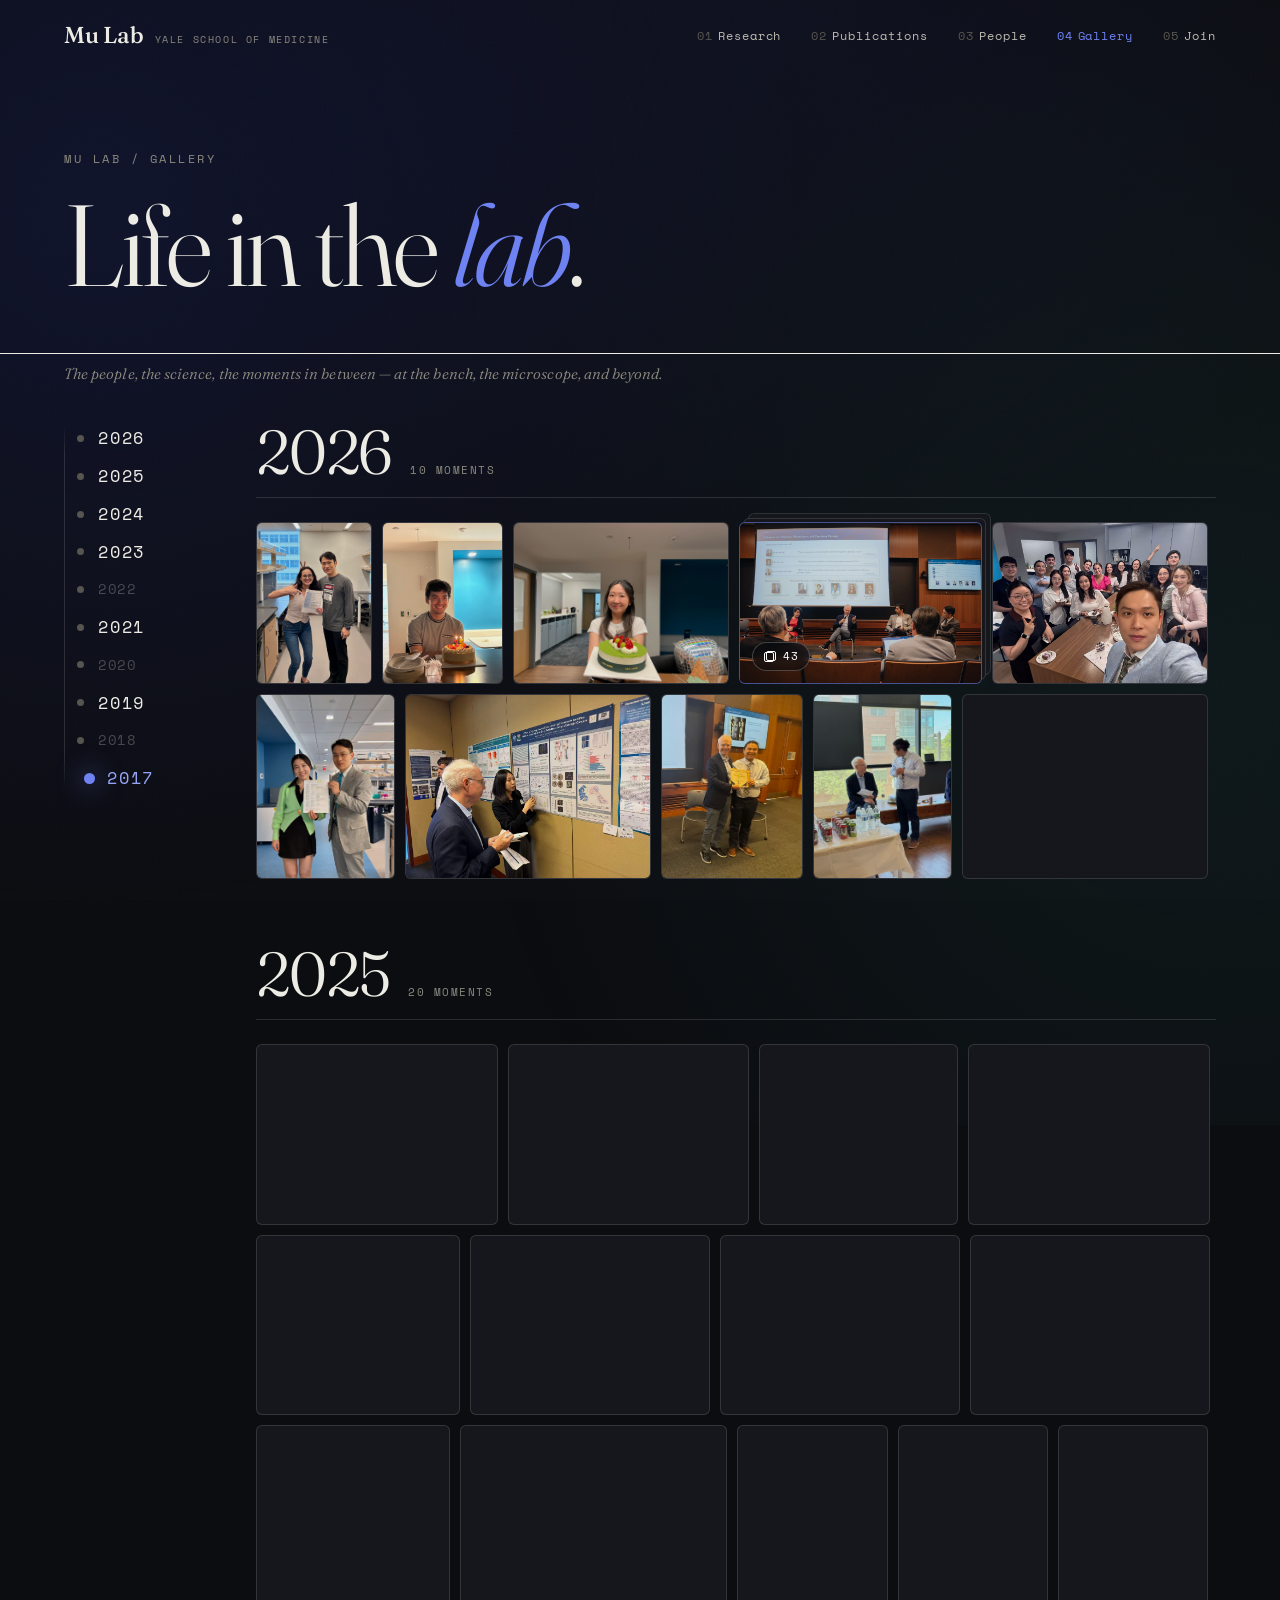
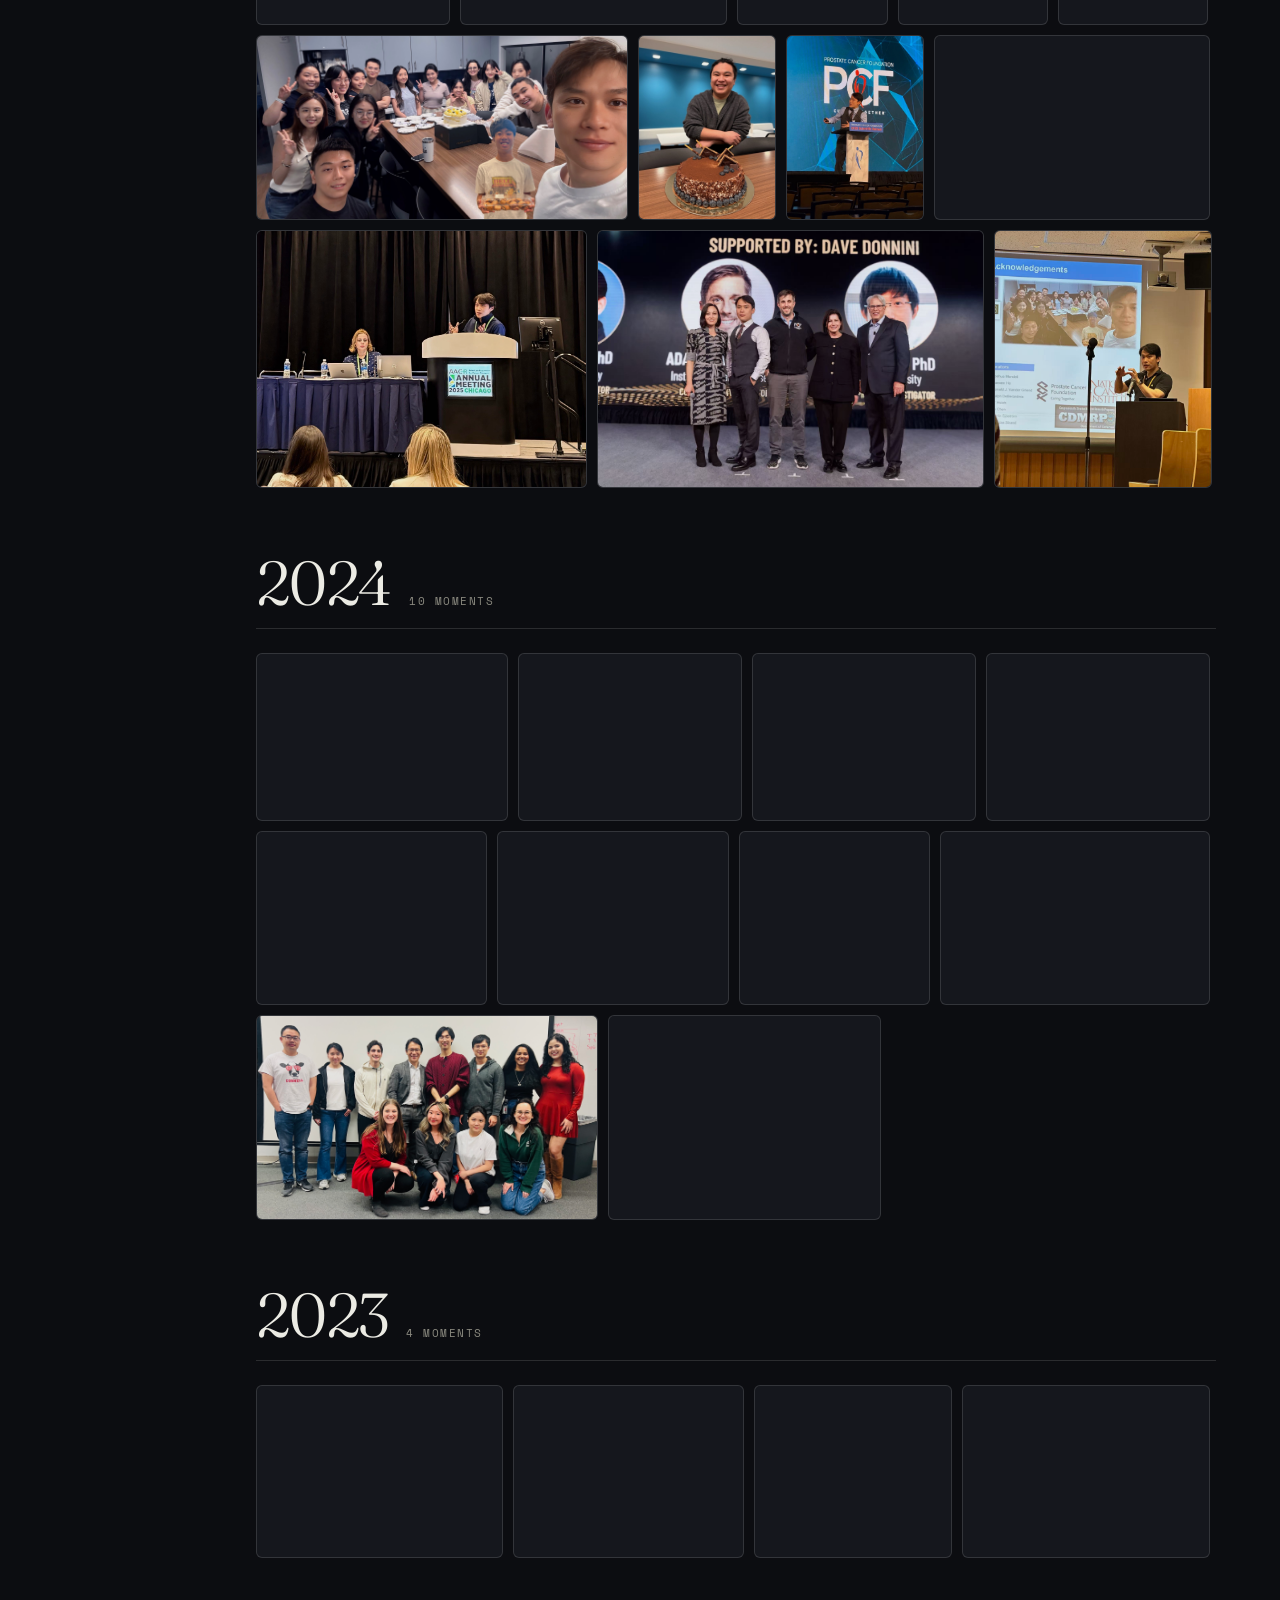
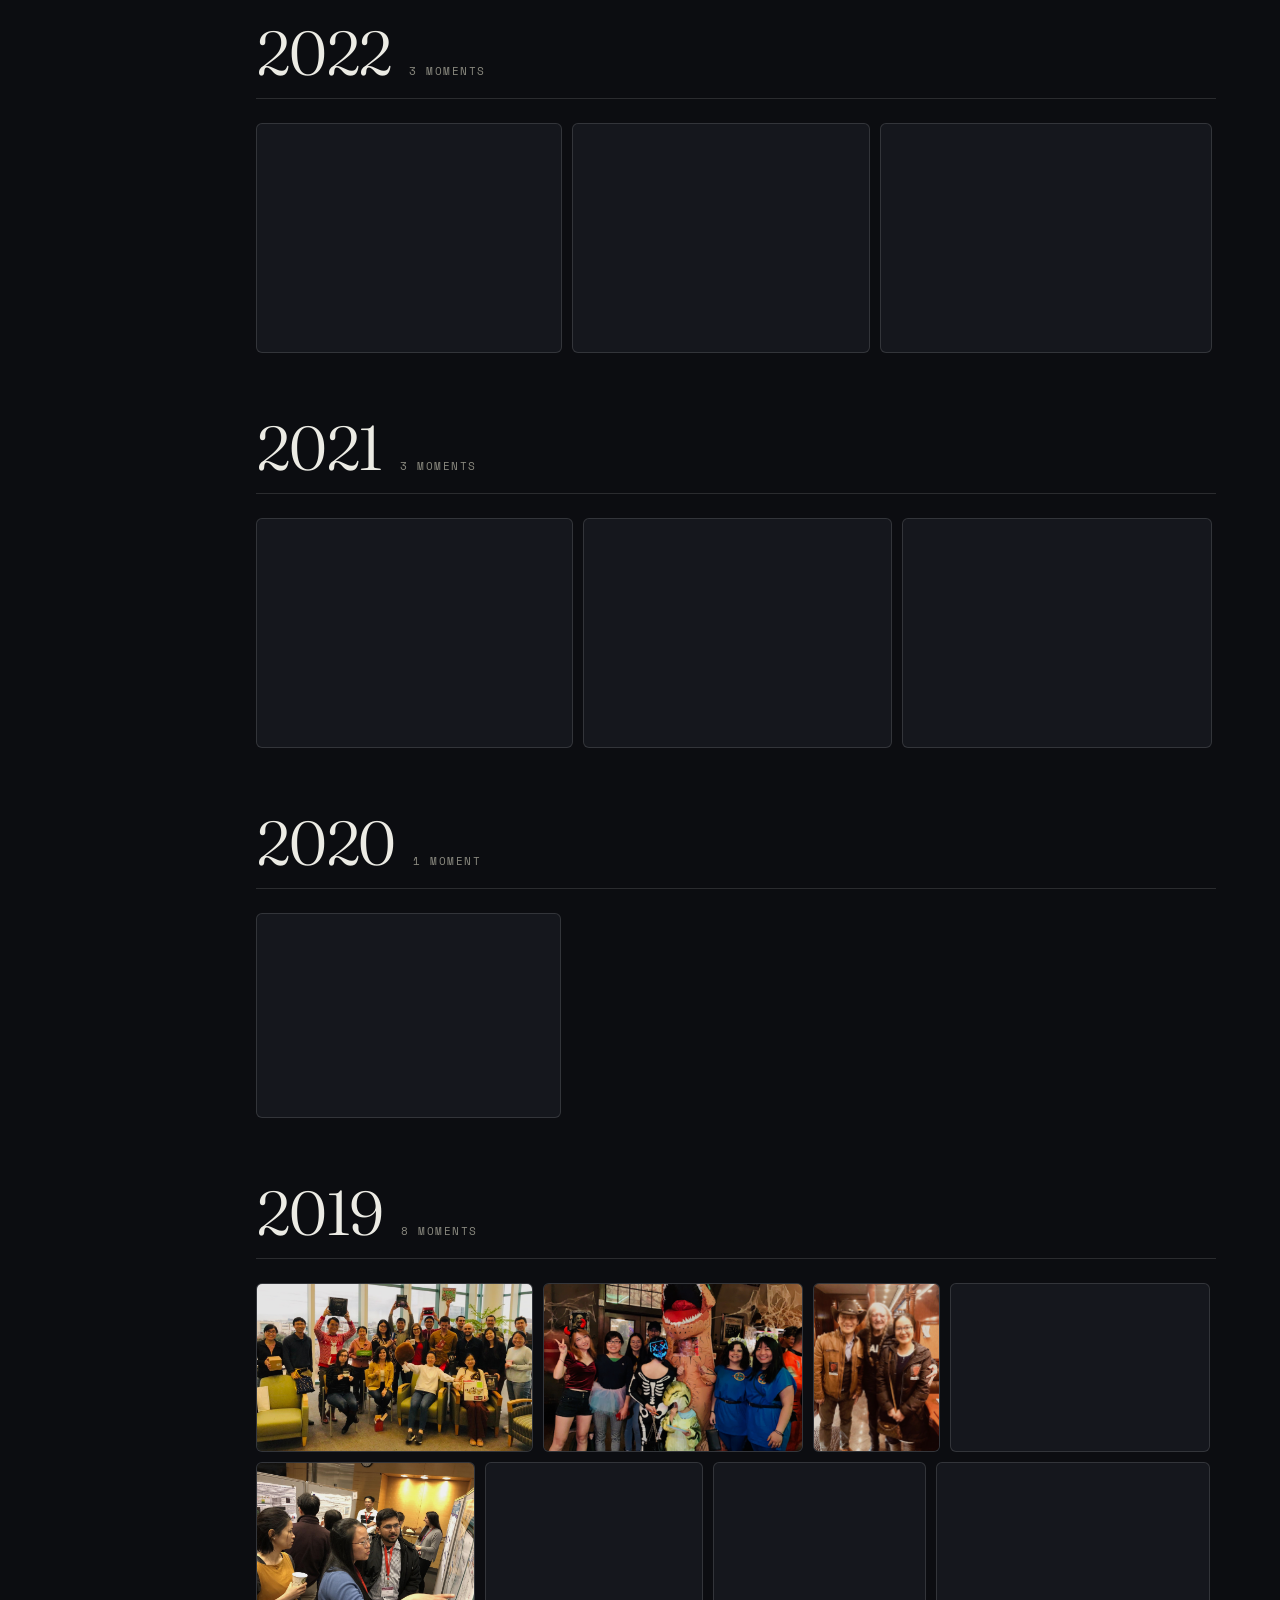
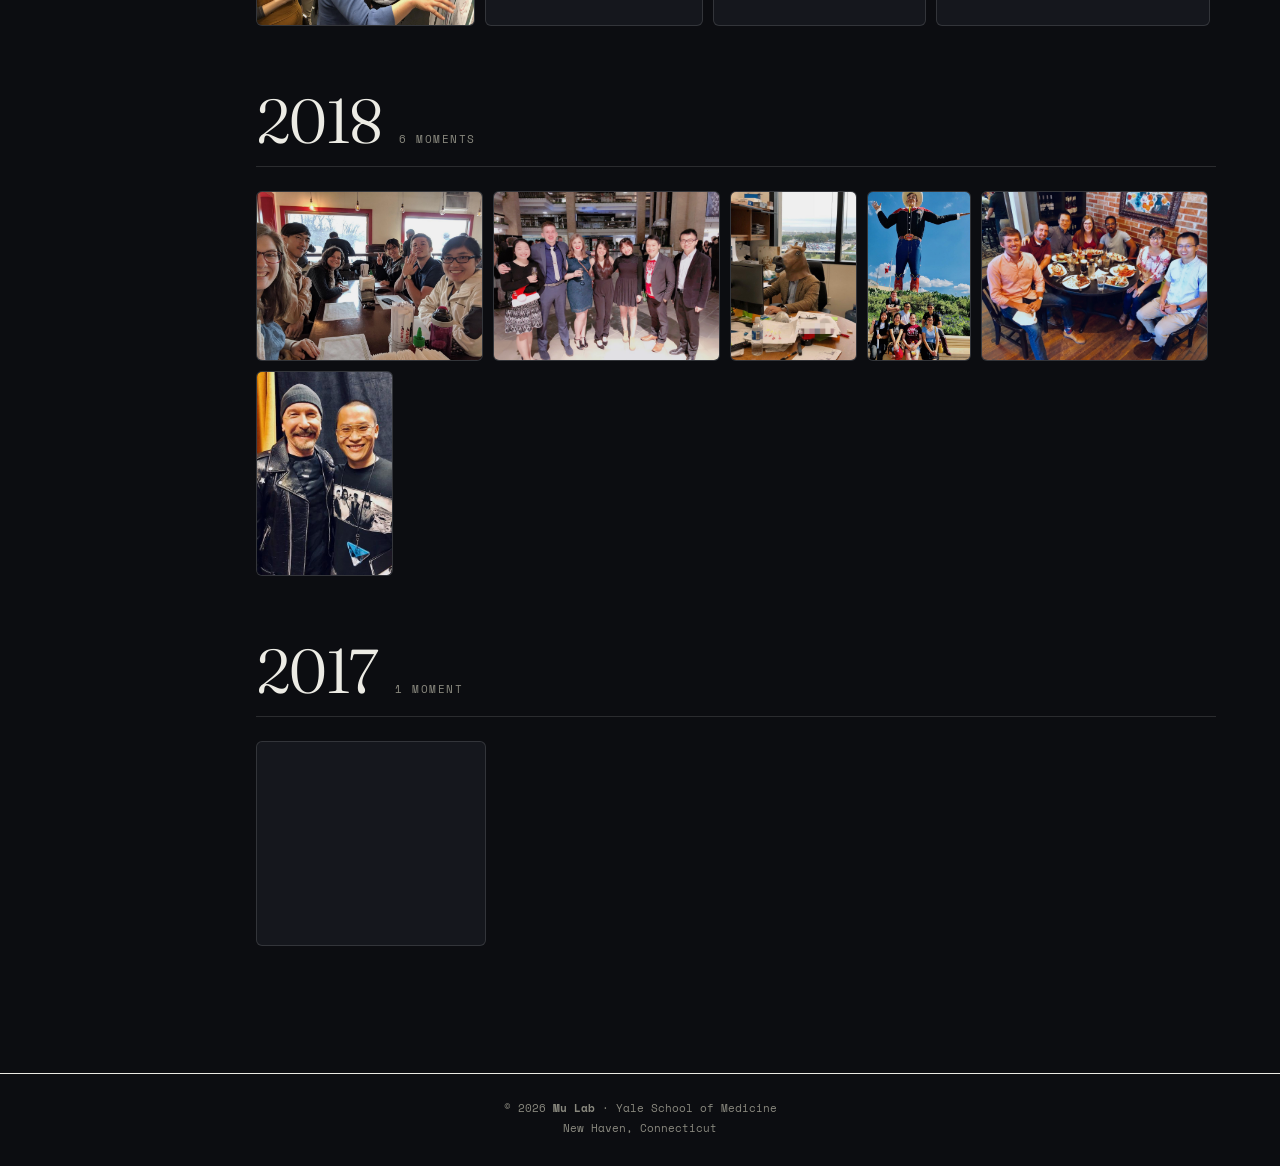
==== gallery.html @ 8434dd69 "Update lab members, alumni, news, and gallery" ====
<!DOCTYPE html>
<html lang="en">
<head>
<meta charset="UTF-8">
<meta name="viewport" content="width=device-width, initial-scale=1.0">
<title>Gallery — Mu Lab · Yale School of Medicine</title>
<link rel="preconnect" href="https://fonts.googleapis.com">
<link rel="preconnect" href="https://fonts.gstatic.com" crossorigin>
<link href="https://fonts.googleapis.com/css2?family=Fraunces:ital,opsz,wght@0,9..144,300..600;1,9..144,300..500&family=Inter:wght@300;400;500&family=Space+Mono:wght@400;700&display=swap" rel="stylesheet">
<link rel="stylesheet" href="styles.css">
<link rel="stylesheet" href="gallery-v4.css">
<script src="gallery-data.js?v=20260809-christmas-2021" defer></script>
<script src="gallery-albums.js" defer></script>
<script src="gallery-v4.js" defer></script>
<script src="script.js" defer></script>
</head>
<body>

<div class="progress" id="prog"></div>

<header id="hdr">
  <nav>
    <a class="wordmark" href="index.html"><b>Mu Lab</b><span class="reg">Yale School of Medicine</span></a>
    <div class="navlinks">
      <a href="research.html"><span class="n">01</span>Research</a>
      <a href="publications.html"><span class="n">02</span>Publications</a>
      <span class="navitem"><a href="people.html"><span class="n">03</span>People</a><span class="navdrop"><a href="people.html">All members</a><a href="ping-mu.html">Principal Investigator</a></span></span>
      <a href="gallery.html" class="active"><span class="n">04</span>Gallery</a>
      <a href="join.html"><span class="n">05</span>Join</a>
    </div>
  </nav>
</header>

<section class="page-hero wrap">
  <div class="mlabel">Mu Lab / Gallery</div>
  <h1 class="serif">Life in the <em>lab</em>.</h1>
</section>

<section class="wrap gallery-block">
  <p class="v4-intro">The people, the science, the moments in between — at the bench, the microscope, and beyond.</p>
  <div class="v4-archive" aria-label="Mu Lab photo archive">
    <aside class="y4-rail-shell" aria-label="Timeline">
      <div class="y4-rail" id="v4Rail"></div>
    </aside>
    <div id="v4Gallery"></div>
  </div>
</section>

<footer class="wrap">
  <div class="foot">
      <div class="mono">© 2026 <b>Mu Lab</b> · Yale School of Medicine<br>New Haven, Connecticut</div>
    </div>
  </footer>

</body>
</html>
---- styles.css ----
:root{
  --paper:#0c0d11;        /* page bg — deep ink */
  --paper2:#15171d;       /* surfaces */
  --ink:#ecebe4;          /* primary text (light) */
  --ink2:#bdbcb3;         /* secondary text */
  --muted:#8a897f;
  --faint:#56554f;
  --line:rgba(255,255,255,.13);
  --accent:#6f82f2;       /* cobalt — primary (lifted for dark) */
  --accent-soft:#97a4f6;
  --clay:#dd9466;         /* clay — scientific term highlight */
  --teal:#46b3a4;
  --ochre:#dcaf48;
  --maxw:1300px;
}
*{margin:0;padding:0;box-sizing:border-box}
html{scroll-behavior:smooth}
/* scroll-snap is DESKTOP ONLY — on touch/mobile even a stray scroll-snap-align makes iOS bounce back */
@media(min-width:881px){
  html.home{scroll-snap-type:y proximity}
  .home .page{scroll-snap-align:start}
}
.page.full{min-height:100vh;display:flex;flex-direction:column;justify-content:center;position:relative}
@media(min-width:881px) and (max-height:680px){html.home{scroll-snap-type:none}}
@media(max-height:680px){.page.full{min-height:auto;padding:120px 0}}
body{background:var(--paper);color:var(--ink);font-family:'Inter',system-ui,sans-serif;font-weight:400;line-height:1.65;-webkit-font-smoothing:antialiased;overflow-x:hidden}
::selection{background:var(--accent);color:#0c0d11}
a{color:inherit;text-decoration:none}
.serif{font-family:'Fraunces',Georgia,serif}
.mono{font-family:'Space Mono',monospace}
.italic{font-style:italic}

body::before{content:'';position:fixed;inset:0;z-index:1;pointer-events:none;opacity:.5;
  background-image:url("data:image/svg+xml,%3Csvg xmlns='http://www.w3.org/2000/svg' width='200' height='200'%3E%3Cfilter id='n'%3E%3CfeTurbulence type='fractalNoise' baseFrequency='0.85' numOctaves='3' stitchTiles='stitch'/%3E%3C/filter%3E%3Crect width='100%25' height='100%25' filter='url(%23n)' opacity='0.045'/%3E%3C/svg%3E")}


/* global ambient — subtle slow drifting glow on the lowest layer (all sections) */
body::after{content:'';position:fixed;inset:-25%;z-index:0;pointer-events:none;
  background:radial-gradient(circle at 22% 32%,rgba(45,66,224,.13),transparent 40%),radial-gradient(circle at 80% 68%,rgba(33,120,110,.11),transparent 42%),radial-gradient(circle at 58% 18%,rgba(45,66,224,.07),transparent 38%);
  animation:drift 34s ease-in-out infinite alternate;will-change:transform}
@keyframes drift{0%{transform:translate(0,0) rotate(0deg) scale(1)}100%{transform:translate(3.5%,-4%) rotate(5deg) scale(1.08)}}

/* skip the opening (internal nav back to home): show everything instantly, no loader */
.no-intro #loader{display:none!important}
.no-intro .hl-line span{animation:none;transform:none}
.no-intro .fadeup{animation:none;opacity:1;transform:none}
.no-intro .hero-cine video.bg{animation:kenburns 34s ease-in-out infinite alternate;opacity:1}

.wrap{max-width:var(--maxw);margin:0 auto;padding:0 clamp(28px,5vw,64px);position:relative;z-index:2}
.mlabel{font-family:'Space Mono',monospace;font-size:11.5px;letter-spacing:.22em;text-transform:uppercase;color:var(--muted)}

/* top bar */
header{position:fixed;top:0;left:0;right:0;z-index:60;transition:.4s;border-bottom:1px solid transparent}
header.scrolled{background:rgba(12,13,17,.78);backdrop-filter:blur(14px);border-bottom:1px solid var(--line)}
nav{display:flex;align-items:center;justify-content:space-between;height:72px;max-width:var(--maxw);margin:0 auto;padding:0 clamp(28px,5vw,64px)}
.wordmark{display:flex;align-items:baseline;gap:11px}
.wordmark b{font-family:'Fraunces';font-weight:500;font-size:23px;letter-spacing:-.01em}
.wordmark .reg{font-family:'Space Mono';font-size:10px;letter-spacing:.16em;text-transform:uppercase;color:var(--muted)}
.navlinks{display:flex;gap:30px;align-items:center}
.navlinks a{font-family:'Space Mono';font-size:12px;letter-spacing:.08em;color:var(--ink2);transition:.25s;position:relative}
.navlinks a:hover,.navlinks a.active{color:var(--accent)}
.navlinks a.active .n,.navlinks a:hover .n{color:var(--accent)}
.navlinks a .n{color:var(--faint);margin-right:5px}

/* page hero (inner pages) */
.page-hero{padding-top:150px;padding-bottom:56px;border-bottom:1px solid var(--ink)}
.page-hero .mlabel{margin-bottom:22px}
.page-hero h1{font-family:'Fraunces';font-weight:320;font-size:clamp(46px,9vw,118px);line-height:.92;letter-spacing:-.03em}
.page-hero h1 em{font-style:italic;color:var(--accent)}
.page-hero .lead{font-size:clamp(16px,1.5vw,20px);color:var(--ink2);max-width:62ch;margin-top:30px;font-weight:300}

/* hero (home) */
.hero{padding:148px 0 80px;position:relative}
.hero-top{display:flex;justify-content:space-between;align-items:flex-end;border-bottom:1px solid var(--line);padding-bottom:20px;margin-bottom:48px;flex-wrap:wrap;gap:16px}
.hero-top .right{text-align:right}
.hero h1{font-family:'Fraunces';font-weight:340;font-size:clamp(38px,6.6vw,92px);line-height:1.0;letter-spacing:-.025em;max-width:15ch}
.hero h1 em{font-style:italic;color:var(--accent);font-weight:380}
.hero .deck{display:grid;grid-template-columns:1.45fr 1fr;gap:48px;margin-top:54px;align-items:start}
.hero .deck p{font-size:clamp(16px,1.45vw,19px);color:var(--ink2);max-width:42ch;font-weight:300}
.hero .deck p .drop{font-family:'Fraunces';float:left;font-size:64px;line-height:.78;padding:6px 10px 0 0;font-weight:400;color:var(--ink)}

.morph{margin-top:36px;font-family:'Space Mono';font-size:14px;letter-spacing:.02em;color:var(--muted);display:flex;align-items:center;gap:10px;flex-wrap:wrap}
.morph .tok{background:var(--paper2);border:1px solid var(--line);padding:4px 12px;border-radius:2px;min-width:168px;display:inline-block;text-align:center;color:var(--accent);font-weight:700}

/* hero lab-news broadcast — floating glass ticker card (designed to catch the eye) */
.newswire{margin-top:clamp(38px,5.6vh,62px);display:flex;align-items:center;gap:clamp(14px,1.5vw,20px);width:min(600px,100%);
  padding:13px 20px 13px 14px;border-radius:15px;
  background:linear-gradient(120deg,rgba(111,130,242,.12),rgba(255,255,255,.05));
  -webkit-backdrop-filter:blur(14px) saturate(1.1);backdrop-filter:blur(14px) saturate(1.1);
  border:1px solid rgba(111,130,242,.34);
  box-shadow:0 30px 70px -38px rgba(45,66,224,.7),inset 0 1px 0 rgba(255,255,255,.06)}
.nw-tag{display:inline-flex;align-items:center;gap:8px;flex:0 0 auto;background:var(--accent);color:#fff;font-family:'Space Mono';font-size:9.5px;font-weight:700;letter-spacing:.13em;text-transform:uppercase;padding:8px 13px;border-radius:30px;white-space:nowrap;box-shadow:0 6px 18px -6px rgba(45,66,224,.8)}
.nw-dot{width:6px;height:6px;border-radius:50%;background:#fff;animation:nwpulse 2.2s ease-out infinite}
@keyframes nwpulse{0%{box-shadow:0 0 0 0 rgba(255,255,255,.65)}70%{box-shadow:0 0 0 7px rgba(255,255,255,0)}100%{box-shadow:0 0 0 0 rgba(255,255,255,0)}}
.nw-slot{display:flex;align-items:baseline;gap:12px;min-width:0;flex:1 1 auto;transition:opacity .45s ease,transform .5s cubic-bezier(.16,1,.3,1)}
.nw-slot.swap{opacity:0;transform:translateY(8px)}
.nw-meta{font-family:'Space Mono';font-size:9.5px;letter-spacing:.1em;text-transform:uppercase;color:var(--accent-soft);white-space:nowrap;flex:0 0 auto}
.nw-head{font-family:'Inter';font-weight:500;font-size:15px;color:#fff;letter-spacing:-.006em;white-space:nowrap;overflow:hidden;text-overflow:ellipsis;transition:color .3s ease}
.nw-go{color:var(--accent-soft);flex:0 0 auto;transition:transform .32s cubic-bezier(.16,1,.3,1)}
.nw-slot:hover .nw-head{color:var(--accent-soft)}
.nw-slot:hover .nw-go{transform:translateX(5px)}
@media(max-width:640px){
  .newswire{width:100%;flex-direction:column;align-items:flex-start;gap:11px}
  .nw-slot{flex-direction:column;width:100%;align-items:flex-start;gap:7px}
  .nw-meta{flex:0 0 auto}
  /* fixed 2-line headline so the news box never resizes between items */
  .nw-head{flex:0 0 auto;width:100%;min-width:0;white-space:normal;font-size:15px;line-height:1.4;
    display:-webkit-box;-webkit-line-clamp:2;line-clamp:2;-webkit-box-orient:vertical;overflow:hidden;height:2.8em}
  .nw-go{display:none}
}

/* lab news section (home) — static scannable grid */
.news{min-height:100vh;padding:0;display:flex;flex-direction:column;justify-content:center;position:relative;z-index:2}
.news-body{width:100%;padding-top:clamp(60px,8vh,110px);padding-bottom:clamp(24px,3.4vh,52px)}
.news-head{display:flex;justify-content:space-between;align-items:flex-end;gap:24px;flex-wrap:wrap;margin-bottom:clamp(20px,3.2vh,42px)}
.news-head .mlabel{margin-bottom:14px}
.news-head h2{font-family:'Fraunces';font-weight:330;font-size:clamp(28px,4vw,54px);line-height:1.04;letter-spacing:-.025em}
.news-all{display:inline-flex;align-items:center;gap:7px;white-space:nowrap;transition:color .25s}
.news-all>span{transition:transform .3s cubic-bezier(.16,1,.3,1)}
.news-all:hover{color:var(--accent)}
.news-all:hover>span{transform:translateX(4px)}
.news-list{display:flex;flex-direction:column}
.news-row{display:grid;grid-template-columns:clamp(116px,13vw,168px) 1fr auto;gap:clamp(16px,2.2vw,40px);align-items:baseline;padding:clamp(13px,1.8vh,22px) 0;border-top:1px solid var(--line);transition:padding .35s cubic-bezier(.16,1,.3,1),color .25s}
.news-row:last-child{border-bottom:1px solid var(--line)}
a.news-row{cursor:pointer}
a.news-row:hover{padding-left:14px}
.nr-meta{display:flex;flex-direction:column;gap:6px}
.nr-date{font-family:'Space Mono';font-size:12.5px;letter-spacing:.02em;color:var(--ink)}
.nr-cat{font-family:'Space Mono';font-size:9.5px;letter-spacing:.13em;text-transform:uppercase;color:var(--accent-soft)}
.nr-main{min-width:0}
.nr-title{font-family:'Fraunces';font-weight:400;font-size:clamp(17px,1.7vw,23px);line-height:1.2;letter-spacing:-.014em;color:var(--ink);transition:color .25s}
a.news-row:hover .nr-title{color:var(--accent-soft)}
.nr-desc{margin-top:7px;font-size:13.5px;font-weight:300;color:var(--ink2);line-height:1.5;max-width:72ch}
.nr-go{align-self:center;color:var(--accent-soft);font-size:18px;transition:transform .32s cubic-bezier(.16,1,.3,1)}
a.news-row:hover .nr-go{transform:translateX(6px)}
.news-more{display:inline-flex;align-items:center;gap:8px;margin-top:clamp(14px,2vh,26px);font-family:'Space Mono';font-size:11px;letter-spacing:.12em;text-transform:uppercase;color:var(--ink2);transition:color .25s}
.news-more>span{transition:transform .3s cubic-bezier(.16,1,.3,1)}
.news-more:hover{color:var(--accent)}
.news-more:hover>span{transform:translateX(5px)}
@media(max-width:640px){.news-row{grid-template-columns:1fr;gap:8px}.nr-meta{flex-direction:row;gap:12px;align-items:baseline}.nr-go{display:none}.news{min-height:0}}

/* news archive page (news.html) — year-grouped list */
.news-archive{padding-top:10px;padding-bottom:clamp(64px,10vh,120px)}
.na-group{margin-top:clamp(42px,6vh,74px)}
.na-group:first-child{margin-top:clamp(18px,3vh,34px)}
.na-year{font-family:'Fraunces';font-weight:330;font-size:clamp(30px,4.4vw,54px);letter-spacing:-.022em;line-height:1;color:var(--ink);margin-bottom:clamp(12px,1.8vh,22px)}
.na-year .cnt{font-family:'Space Mono';font-size:11px;letter-spacing:.14em;text-transform:uppercase;color:var(--muted);margin-left:14px;vertical-align:middle}

/* umap */
.umap-card{border:1px solid var(--line);background:linear-gradient(180deg,var(--paper),var(--paper2));border-radius:4px;padding:18px;position:relative;aspect-ratio:1/1}
.umap-card canvas{width:100%;height:100%;display:block}
.umap-card .cap{position:absolute;left:18px;bottom:14px}
.umap-card .axes{position:absolute;left:18px;top:16px}
.legend{display:flex;flex-direction:column;gap:7px;position:absolute;right:16px;top:16px;background:rgba(12,13,17,.66);backdrop-filter:blur(3px);border:1px solid var(--line);border-radius:3px;padding:10px 12px}
.legend div{display:flex;align-items:center;gap:7px;font-family:'Space Mono';font-size:10.5px;color:var(--ink2)}
.legend i{width:9px;height:9px;border-radius:50%;display:inline-block}

/* ribbon */
.ribbon{display:grid;grid-template-columns:repeat(4,1fr);border-top:1px solid var(--line);border-bottom:1px solid var(--line);margin-top:80px}
.ribbon div{padding:26px 0;border-right:1px solid var(--line)}
.ribbon div:last-child{border-right:0}
.ribbon .v{font-family:'Fraunces';font-size:clamp(30px,3.4vw,46px);font-weight:400;line-height:1}
.ribbon .k{font-family:'Space Mono';font-size:11px;letter-spacing:.12em;text-transform:uppercase;color:var(--muted);margin-top:8px}

/* scroll progress */
.progress{position:fixed;top:0;left:0;height:2px;width:0;background:var(--accent);z-index:80;transition:width .08s linear}

/* marquee */
.marquee{border-top:1px solid var(--line);border-bottom:1px solid var(--line);overflow:hidden;white-space:nowrap;padding:20px 0;-webkit-mask-image:linear-gradient(90deg,transparent,#000 8%,#000 92%,transparent)}
.marquee .track{display:inline-block;animation:scrollx 34s linear infinite}
.marquee:hover .track{animation-play-state:paused}
.marquee .track span{font-family:'Fraunces';font-size:clamp(22px,2.6vw,34px);font-weight:380;letter-spacing:-.01em;color:var(--ink)}
.marquee .track i{color:var(--accent);font-style:normal;margin:0 18px;font-size:.8em;vertical-align:middle}
@keyframes scrollx{from{transform:translateX(0)}to{transform:translateX(-50%)}}

/* cinematic film band */
.filmband{position:relative;width:100%;height:90vh;min-height:540px;max-height:880px;overflow:hidden;background:#06070c;margin:72px 0}
.filmband video.bg{position:absolute;inset:0;width:100%;height:100%;object-fit:cover;filter:saturate(1.1) contrast(1.06);animation:kenburns 42s ease-in-out infinite alternate;transform-origin:50% 45%}
.filmband.page{height:auto;min-height:100vh;margin:0}
.film-center{position:relative;z-index:3;min-height:100vh;max-width:var(--maxw);margin:0 auto;padding:96px clamp(28px,5vw,64px);display:flex;flex-direction:column;align-items:center;justify-content:center;text-align:center;color:#fff;gap:20px}
.film-center .kick{font-family:'Space Mono';font-size:12px;letter-spacing:.22em;text-transform:uppercase;color:rgba(236,234,226,.72)}
.film-center h2{font-family:'Fraunces';font-weight:340;font-size:clamp(30px,5vw,62px);line-height:1.04;letter-spacing:-.025em;color:#fff;max-width:17ch}
.film-center h2 em{font-style:italic;color:var(--accent-soft)}
.film-center p{font-family:'Inter';font-weight:300;font-size:16px;color:rgba(236,234,226,.82);max-width:52ch}
.watchbtn.big{margin:8px 0 2px}
.watchbtn.big .circ{width:94px;height:94px;font-size:22px}

/* film feature — contained editorial plate */
.filmfeature{justify-content:center}
.ff-top{display:flex;justify-content:space-between;align-items:baseline;border-bottom:1px solid var(--line);padding-bottom:16px}
.ff-head{font-family:'Fraunces';font-weight:340;font-size:clamp(28px,4.4vw,56px);line-height:1.02;letter-spacing:-.025em;max-width:18ch;margin:30px 0 34px}
.ff-head em{font-style:italic;color:var(--accent)}
.ff-frame{position:relative;width:100%;aspect-ratio:16/9;max-height:54vh;border:1px solid var(--line);border-radius:7px;overflow:hidden;cursor:pointer;background:#06070c;margin:0}
.ff-frame video{position:absolute;inset:0;width:100%;height:100%;object-fit:cover;filter:saturate(1.08) contrast(1.05);animation:kenburns 42s ease-in-out infinite alternate;transform-origin:50% 45%}
.ff-frame::after{content:'';position:absolute;inset:0;pointer-events:none;background:radial-gradient(circle at 50% 46%,transparent 38%,rgba(4,5,10,.55))}
.ff-play{position:absolute;inset:0;z-index:3;display:flex;align-items:center;justify-content:center}
.ff-play .circ{width:84px;height:84px;border-radius:50%;border:1px solid rgba(255,255,255,.6);display:flex;align-items:center;justify-content:center;font-size:19px;color:#fff;background:rgba(0,0,0,.22);transition:.4s cubic-bezier(.16,1,.3,1);position:relative}
.ff-play .circ::after{content:'';position:absolute;inset:-1px;border-radius:50%;border:1px solid rgba(255,255,255,.28);animation:ring 3s ease-out infinite}
.ff-frame:hover .ff-play .circ{background:var(--accent);border-color:var(--accent);transform:scale(1.08)}
.ff-sheen{position:absolute;inset:0;z-index:2;pointer-events:none;background:linear-gradient(108deg,transparent 38%,rgba(255,255,255,.15) 50%,transparent 62%);transform:translateX(-135%);transition:transform 1.1s ease}
.ff-frame:hover .ff-sheen{transform:translateX(135%)}
.ff-cap{display:flex;justify-content:space-between;gap:14px 30px;flex-wrap:wrap;margin-top:18px;font-family:'Space Mono';font-size:11.5px;letter-spacing:.05em;color:var(--muted)}
.ff-cap span:last-child{color:var(--accent)}

/* film feature — split layout */
.filmsplit{justify-content:center}
.fs-grid{display:grid;grid-template-columns:0.82fr 1.18fr;gap:clamp(36px,5vw,76px);align-items:center;width:100%}
.fs-text .mlabel{margin-bottom:20px}
.fs-text h2{font-family:'Fraunces';font-weight:340;font-size:clamp(32px,4.4vw,60px);line-height:1.0;letter-spacing:-.025em;max-width:13ch}
.fs-text h2 em{font-style:italic;color:var(--accent)}
.fs-text p{font-size:16px;color:var(--ink2);font-weight:300;max-width:40ch;margin-top:24px;line-height:1.62}
.fs-meta{font-family:'Space Mono';font-size:11.5px;letter-spacing:.08em;color:var(--muted);margin-top:26px}
.fs-cta{margin-top:32px;gap:14px;color:var(--ink)}
.fs-cta .circ{width:54px;height:54px;font-size:15px;border-color:var(--line)}
.fs-cta:hover .circ{background:var(--accent);border-color:var(--accent)}
.fs-cta .fs-dur{margin-left:auto;padding-left:18px;color:var(--muted);font-size:12px;letter-spacing:.1em;border-left:1px solid var(--line)}
.filmsplit{position:relative}
.fs-text{transition:opacity .5s ease,transform .6s cubic-bezier(.16,1,.3,1)}
.fs-frame{position:relative;aspect-ratio:16/9;max-height:72vh;border:0;border-radius:8px;overflow:hidden;z-index:2;backface-visibility:hidden}
.fs-frame:focus,.fs-frame:focus-visible,.fs-cta:focus,.fs-cta:focus-visible,.fs-close:focus,.fs-close:focus-visible{outline:none}
.fs-frame video.bg{position:absolute;inset:0;width:100%;height:100%;object-fit:cover;animation:kenburns 42s ease-in-out infinite alternate;transform-origin:50% 45%;filter:brightness(.92);transition:filter .4s ease}
.fs-frame:hover video.bg{filter:brightness(1.08) saturate(1.04)}
.fs-frame::after{content:'';position:absolute;inset:0;z-index:2;pointer-events:none;background:linear-gradient(180deg,rgba(0,0,0,.82) 0,transparent 11%,transparent 89%,rgba(0,0,0,.82) 100%);transition:opacity .35s ease}
.filmsplit.playing .fs-frame::after{opacity:0}
.filmsplit:not(.playing) .fs-frame:hover::after{opacity:.7}
.ff-play,.ff-sheen{transition:opacity .4s ease,transform 1.1s ease}
/* full film sits inside the frame; the frame itself grows (FLIP) into the player */
#filmFull{position:absolute;inset:0;width:100%;height:100%;object-fit:cover;background:#000;opacity:0;pointer-events:none;transition:opacity .4s ease .12s;z-index:3}
.filmsplit.playing #filmFull{opacity:1;pointer-events:auto}
.filmsplit.playing .ff-play,.filmsplit.playing .ff-sheen{opacity:0;pointer-events:none}
/* embedded cinema: frame grows in-place within the section (scrolls with the page), borderless feather, pushes text away */
.filmsplit.playing #filmFrame{position:absolute;inset:0;margin:auto;width:min(1080px,86%);height:auto;aspect-ratio:16/9;max-height:76vh;z-index:60;border-radius:6px;cursor:default;box-shadow:0 40px 120px -30px rgba(0,0,0,.9)}
.filmsplit.playing .fs-text{opacity:0;transform:translateX(-52px);pointer-events:none}
.fs-backdrop{position:absolute;inset:0;z-index:55;background:transparent;opacity:0;visibility:hidden;transition:opacity .4s ease,visibility 0s .4s}
.filmsplit.playing .fs-backdrop{opacity:1;visibility:visible;transition:opacity .4s ease}
.fs-close{position:absolute;top:clamp(18px,3vh,30px);right:clamp(20px,5vw,48px);z-index:66;width:42px;height:42px;border-radius:50%;background:rgba(255,255,255,.12);border:1px solid rgba(255,255,255,.32);color:#fff;cursor:pointer;display:none;align-items:center;justify-content:center;font-size:15px;transition:.25s}
.filmsplit.playing .fs-close{display:flex}
.fs-close:hover{background:var(--accent);border-color:var(--accent)}
.filmband .veil{position:absolute;inset:0;background:linear-gradient(180deg,rgba(6,7,12,.62) 0%,rgba(6,7,12,.16) 36%,rgba(6,7,12,.86) 100%)}
.filmband .veil2{position:absolute;inset:0;mix-blend-mode:soft-light;background:radial-gradient(130% 90% at 82% 16%,rgba(35,54,196,.6),transparent 55%),radial-gradient(120% 90% at 8% 92%,rgba(31,107,99,.5),transparent 55%)}
.filmband .grain{position:absolute;inset:0;opacity:.4;mix-blend-mode:overlay;
  background-image:url("data:image/svg+xml,%3Csvg xmlns='http://www.w3.org/2000/svg' width='180' height='180'%3E%3Cfilter id='n'%3E%3CfeTurbulence type='fractalNoise' baseFrequency='0.9' numOctaves='2'/%3E%3C/filter%3E%3Crect width='100%25' height='100%25' filter='url(%23n)'/%3E%3C/svg%3E")}
.filmband .inner{position:relative;z-index:3;height:100%;max-width:var(--maxw);margin:0 auto;padding:0 clamp(28px,5vw,64px) clamp(40px,6vh,68px);display:flex;flex-direction:column;justify-content:flex-end;color:var(--paper)}
.filmband .top{position:absolute;top:clamp(26px,5vh,42px);left:clamp(28px,5vw,64px);right:clamp(28px,5vw,64px);display:flex;justify-content:space-between;font-family:'Space Mono';font-size:11.5px;letter-spacing:.2em;text-transform:uppercase;color:rgba(236,234,226,.72)}
.filmband h2{font-family:'Fraunces';font-weight:330;font-size:clamp(30px,5.2vw,70px);line-height:1.01;letter-spacing:-.022em;max-width:17ch;color:#fff;margin-bottom:26px}
.filmband h2 em{font-style:italic;color:var(--accent-soft)}
.filmband .row{display:flex;align-items:center;gap:30px;flex-wrap:wrap}
.watchbtn{display:inline-flex;align-items:center;gap:16px;cursor:pointer;background:none;border:0;color:#fff;font-family:'Space Mono';font-size:13px;letter-spacing:.08em;padding:0}
.watchbtn .circ{width:64px;height:64px;border-radius:50%;border:1px solid rgba(255,255,255,.5);display:flex;align-items:center;justify-content:center;font-size:15px;transition:.4s cubic-bezier(.16,1,.3,1);position:relative}
.watchbtn .circ::after{content:'';position:absolute;inset:-1px;border-radius:50%;border:1px solid rgba(255,255,255,.25);animation:ring 3s ease-out infinite}
@keyframes ring{0%{transform:scale(1);opacity:.7}100%{transform:scale(1.5);opacity:0}}
.watchbtn:hover .circ{background:var(--accent);border-color:var(--accent);transform:scale(1.08)}
.filmband .cap{font-family:'Inter';font-size:15px;color:rgba(236,234,226,.8);max-width:42ch;font-weight:300}

/* intro loader */
#loader{position:fixed;inset:0;z-index:999;background:#010102;color:var(--ink);overflow:hidden;animation:loaderlift 1.05s cubic-bezier(.76,0,.24,1) 2.1s forwards}
#loader .loader-bust{position:absolute;top:50%;right:-2%;transform:translateY(-50%);height:108vh;max-width:68vw;object-fit:contain;object-position:right center;opacity:0;filter:brightness(.95) contrast(1.06);
  -webkit-mask-image:linear-gradient(90deg,transparent 0%,#000 46%),linear-gradient(180deg,transparent 0%,#000 16%,#000 84%,transparent 100%);
  mask-image:linear-gradient(90deg,transparent 0%,#000 46%),linear-gradient(180deg,transparent 0%,#000 16%,#000 84%,transparent 100%);
  -webkit-mask-composite:source-in;mask-composite:intersect;
  animation:bustin 2s cubic-bezier(.16,1,.3,1) .2s forwards}
@keyframes bustin{from{opacity:0;transform:translateY(-50%) scale(1.07)}to{opacity:.72;transform:translateY(-50%) scale(1)}}
#loader .loader-copy{position:absolute;inset:0;display:flex;flex-direction:column;align-items:center;justify-content:center;gap:18px;text-align:center;z-index:2}
#loader .lname{font-family:'Fraunces';font-size:clamp(30px,4.4vw,46px);font-weight:400;letter-spacing:-.01em;opacity:0;animation:lfade 1s ease .35s forwards}
#loader .lline{width:0;height:1px;background:rgba(236,234,226,.45);animation:lgrow 1.7s cubic-bezier(.4,0,.2,1) .45s forwards}
#loader .lsub{font-family:'Space Mono';font-size:11px;letter-spacing:.24em;text-transform:uppercase;color:rgba(236,234,226,.5);opacity:0;animation:lfade 1s ease .55s forwards}
@keyframes loaderlift{to{transform:translateY(-105%)}}
@keyframes lgrow{to{width:min(280px,62vw)}}
@keyframes lfade{to{opacity:1}}

/* cinematic hero (home opening) */
.hero-cine{position:relative;width:100%;height:100vh;min-height:600px;overflow:hidden;background:#06070c}
.hero-cine video.bg{position:absolute;inset:0;width:100%;height:100%;object-fit:cover;filter:saturate(1.12) contrast(1.08);animation:heroin 2.2s ease .1s both, kenburns 34s ease-in-out 2.2s infinite alternate;transform-origin:56% 44%}
@keyframes heroin{from{opacity:0;transform:scale(1.16)}to{opacity:1;transform:scale(1.05)}}
@keyframes kenburns{0%{transform:scale(1.05) translate(0,0)}100%{transform:scale(1.15) translate(-2.2%,-1.6%)}}
.hero-cine .veil{position:absolute;inset:0;background:linear-gradient(180deg,#04050a 0%,#04050a 7%,rgba(5,6,11,.5) 17%,rgba(5,6,11,.16) 42%,rgba(5,6,11,.42) 70%,#05060b 88%,#04050a 100%),radial-gradient(125% 110% at 50% 42%,transparent 46%,rgba(1,2,5,.66) 100%)}
.hero-cine .veil2{position:absolute;inset:0;mix-blend-mode:soft-light;background:radial-gradient(120% 80% at 80% 16%,rgba(45,66,224,.78),transparent 56%),radial-gradient(110% 95% at 5% 98%,rgba(33,120,110,.66),transparent 56%)}
.hero-cine .grain{position:absolute;inset:0;opacity:.38;mix-blend-mode:overlay;
  background-image:url("data:image/svg+xml,%3Csvg xmlns='http://www.w3.org/2000/svg' width='180' height='180'%3E%3Cfilter id='n'%3E%3CfeTurbulence type='fractalNoise' baseFrequency='0.9' numOctaves='2'/%3E%3C/filter%3E%3Crect width='100%25' height='100%25' filter='url(%23n)'/%3E%3C/svg%3E")}
.hero-cine .topmeta{position:absolute;top:86px;left:clamp(28px,5vw,64px);right:clamp(28px,5vw,64px);z-index:3;display:flex;justify-content:space-between;font-family:'Space Mono';font-size:11.5px;letter-spacing:.2em;text-transform:uppercase;color:rgba(236,234,226,.7)}
.hero-cine .inner{position:relative;z-index:3;height:100%;max-width:var(--maxw);margin:0 auto;padding:7vh clamp(28px,5vw,64px) 0;display:flex;flex-direction:column;justify-content:center;color:#fff}
.hero-cine h1{font-family:'Fraunces';font-weight:330;font-size:clamp(40px,7vw,102px);line-height:1.0;letter-spacing:-.028em;color:#fff;max-width:16ch}
.hero-cine h1 em{font-style:italic;color:var(--accent-soft)}
.hl-line{display:block;overflow:hidden;padding-bottom:.02em}
.hl-line span{display:block;transform:translateY(112%);animation:lineup 1.05s cubic-bezier(.16,1,.3,1) forwards}
@keyframes lineup{to{transform:translateY(0)}}
.hero-cine .morph{color:rgba(236,234,226,.72)}
.hero-cine .morph .tok{background:rgba(255,255,255,.08);border-color:rgba(255,255,255,.28);color:#fff}
.hero-cine .herobtns{display:flex;align-items:center;gap:32px;margin-top:42px;flex-wrap:wrap}
.hero-cine .glink{font-family:'Space Mono';font-size:13px;letter-spacing:.05em;color:#fff;border-bottom:1.5px solid var(--accent-soft);padding-bottom:5px;transition:.3s}
.hero-cine .glink:hover{color:var(--accent-soft)}
.hero-cine .glink.soft{border-bottom-color:rgba(236,234,226,.35);color:rgba(236,234,226,.82)}
.hero-cine .glink.soft:hover{color:#fff;border-bottom-color:var(--accent-soft)}
.fadeup{opacity:0;animation:fadeup 1s ease forwards}
@keyframes fadeup{from{opacity:0;transform:translateY(18px)}to{opacity:1;transform:none}}
.hero-cine .scrollcue{position:absolute;bottom:28px;left:50%;transform:translateX(-50%);z-index:3;display:flex;flex-direction:column;align-items:center;gap:9px;font-family:'Space Mono';font-size:10px;letter-spacing:.22em;text-transform:uppercase;color:rgba(236,234,226,.6)}
.hero-cine .scrollcue .ln{width:1px;height:40px;background:linear-gradient(rgba(236,234,226,.7),transparent);animation:cuedrop 2s ease infinite}
@keyframes cuedrop{0%{opacity:0;transform:translateY(-8px)}50%{opacity:1}100%{opacity:0;transform:translateY(10px)}}

/* split hero: copy + bust artwork */
.hero-cine .inner.hero-grid{display:grid;grid-template-columns:1.05fr .95fr;gap:clamp(30px,5vw,64px);align-items:center}
.hero-copy h1{font-size:clamp(33px,4.7vw,76px)}
.hero-art{position:relative;justify-self:end;width:100%;max-width:500px;margin:0}
.hero-art img{width:100%;display:block;animation:kenburns 26s ease-in-out infinite alternate;
  -webkit-mask-image:radial-gradient(132% 122% at 56% 44%,#000 70%,transparent 100%);mask-image:radial-gradient(132% 122% at 56% 44%,#000 70%,transparent 100%)}
@keyframes kenburns{from{transform:scale(1)}to{transform:scale(1.05)}}
.art-cap{position:absolute;bottom:6px;left:0;right:0;text-align:center;font-size:10px;letter-spacing:.16em;text-transform:uppercase;color:rgba(236,234,226,.5)}

/* home header light over hero */
body.home header:not(.scrolled) .wordmark b,body.home header:not(.scrolled) .wordmark .reg,body.home header:not(.scrolled) .navlinks a,body.home header:not(.scrolled) .navlinks a .n{color:#fff}
body.home header:not(.scrolled) .navlinks a .n{opacity:.55}

/* mission — aims (home) */
.mission .mlabel{margin-bottom:20px}
.mission .mission-h{font-family:'Fraunces';font-weight:330;font-size:clamp(30px,4.4vw,58px);line-height:1.04;letter-spacing:-.025em;max-width:18ch}
.mission .mission-h em{font-style:italic;color:var(--accent)}
.aims{list-style:none;margin-top:clamp(34px,5vh,56px)}
.aims li{display:grid;grid-template-columns:60px 1fr;gap:30px;padding:clamp(18px,2.6vh,28px) 0;border-top:1px solid var(--line);align-items:baseline;transition:.35s}
.aims li:last-child{border-bottom:1px solid var(--line)}
.aims li:hover{padding-left:12px}
.aims .ix{font-family:'Space Mono';font-size:13px;color:var(--accent);padding-top:5px}
.aims h3{font-family:'Inter';font-weight:500;font-size:clamp(18px,1.9vw,25px);letter-spacing:-.01em;margin-bottom:7px}
.aims p{font-size:15.5px;color:var(--ink2);font-weight:400;max-width:62ch;line-height:1.55}

/* mission — vertically-centered statement (home); left-aligned like the rest */
.mission-cine .mlabel{margin-bottom:clamp(22px,3.4vh,42px)}
.mission-cine .mission-h{max-width:22ch}
.mission-lead{font-family:'Fraunces';font-weight:330;font-size:clamp(17px,1.85vw,25px);line-height:1.62;letter-spacing:-.006em;color:var(--ink2);max-width:none;margin-top:clamp(30px,5vh,54px);text-align:justify;text-justify:inter-word;hyphens:auto}
.mission-lead .jn{font-style:italic;font-weight:600;color:var(--ink)}

/* research directions (home) — compact two-column index, footer pinned in-view */
.directions{min-height:100vh;padding:0;display:flex;flex-direction:column;position:relative;z-index:2}
.dir-body{flex:1;width:100%;display:flex;flex-direction:column;justify-content:center;padding-top:clamp(54px,7.5vh,110px);padding-bottom:clamp(10px,1.6vh,24px)}
.directions footer{padding:clamp(18px,2.6vh,30px) 0 clamp(20px,3vh,34px)}
.directions .foot .big{font-size:clamp(30px,3vw,42px)}
.directions .mlabel{margin-bottom:12px}
.directions h2{font-family:'Fraunces';font-weight:330;font-size:clamp(28px,4vw,54px);line-height:1.04;letter-spacing:-.025em}
.directions .dir-all{display:inline-block;margin-top:12px;transition:transform .3s ease,color .25s}
.dir-all:hover{transform:translateX(12px)}
.dirs{list-style:none;margin-top:clamp(16px,2.6vh,34px);display:grid;grid-template-columns:1fr 1fr;column-gap:clamp(34px,5vw,90px)}
.dirs li{display:grid;grid-template-columns:44px 1fr;gap:16px;padding:clamp(10px,1.6vh,20px) 0;border-top:1px solid var(--line);align-items:baseline;transition:.3s}
.dirs li>*{transition:transform .35s cubic-bezier(.16,1,.3,1)}
.dirs li:hover>*{transform:translateX(11px)}
.dirs .ix{font-family:'Space Mono';font-size:12.5px;color:var(--accent);padding-top:7px}
.dirs h3{font-family:'Fraunces';font-weight:360;font-size:clamp(18px,1.9vw,26px);letter-spacing:-.018em;line-height:1.08;margin-bottom:6px;color:var(--ink)}
.dirs p{font-size:13.5px;color:var(--ink2);line-height:1.5;max-width:44ch;font-weight:400}

/* funders (home) — logo chips, footer pinned in-view */
.funders{min-height:100vh;padding:0;display:flex;flex-direction:column;position:relative;z-index:2}
.fund-body{flex:1;width:100%;display:flex;flex-direction:column;justify-content:center;padding-top:clamp(78px,10vh,130px);padding-bottom:clamp(16px,3vh,40px)}
.funders .mlabel{margin-bottom:12px}
.funders h2{font-family:'Fraunces';font-weight:330;font-size:clamp(28px,4vw,54px);line-height:1.04;letter-spacing:-.025em}
.fund-grid{margin:clamp(34px,5.6vh,68px) auto 0;display:grid;grid-template-columns:repeat(6,1fr);gap:clamp(10px,1vw,16px)}
.fund-logo{background:#fff;border-radius:9px;height:clamp(62px,5.4vw,82px);display:flex;align-items:center;justify-content:center;padding:clamp(10px,1vw,16px);transition:transform .35s cubic-bezier(.16,1,.3,1),box-shadow .35s ease;box-shadow:0 8px 26px -20px rgba(0,0,0,.7)}
.fund-logo img{max-width:100%;max-height:100%;width:auto;height:auto;object-fit:contain;display:block}
.fund-logo:hover{transform:translateY(-4px);box-shadow:0 16px 40px -22px rgba(0,0,0,.85)}
.funders footer{width:100%}
.funders .foot .big{font-size:clamp(30px,3vw,42px)}
@media(max-width:980px){.fund-grid{grid-template-columns:repeat(3,1fr)}}
@media(max-width:880px){.funders{min-height:0}}
@media(max-width:560px){.fund-grid{grid-template-columns:repeat(2,1fr)}}

/* full-page magnetic scroll-snap — DESKTOP ONLY.
   On mobile even scroll-snap-align must be absent (iOS WebKit snaps on align alone,
   even when the container's scroll-snap-type is none). */
@media(min-width:881px){
  html.home{scroll-snap-type:y proximity;scroll-behavior:smooth}
  body.home>section{scroll-snap-align:start}
  html.home.js-snap{scroll-snap-type:none;scroll-behavior:auto}
}
@media(max-width:880px){
  .directions{min-height:0}
  .dirs{grid-template-columns:1fr}
}

/* duo (lead + figure) */
.duo{display:grid;grid-template-columns:1.4fr 1fr;gap:54px;align-items:center}
.duo p em{font-style:normal;color:var(--accent);font-weight:500}

/* theater */
.theater{position:fixed;inset:0;z-index:200;background:rgba(5,6,10,.95);backdrop-filter:blur(8px);display:none;align-items:center;justify-content:center;padding:clamp(16px,4vw,5vw)}
.theater.open{display:flex}
.theater video{width:100%;max-width:1120px;border-radius:6px;box-shadow:0 40px 100px -24px #000;background:#000}
.theater .close{position:absolute;top:22px;right:28px;color:#fff;font-family:'Space Mono';font-size:12px;letter-spacing:.14em;text-transform:uppercase;cursor:pointer;display:flex;gap:9px;align-items:center;background:none;border:0}
.theater .close:hover{color:var(--accent-soft)}

/* section frame */
section{padding:104px 0}
.sec-head{display:flex;justify-content:space-between;align-items:baseline;border-bottom:1px solid var(--ink);padding-bottom:16px;margin-bottom:8px}
.sec-head h2{font-family:'Fraunces';font-weight:380;font-size:clamp(26px,3vw,40px);letter-spacing:-.02em}
/* page-enter reveal (sub-pages) */
@media(prefers-reduced-motion:no-preference){
  .page-hero .mlabel,.page-hero h1,.page-hero .lead,.gallery-block .v4-intro{opacity:0;animation:fadeup .9s cubic-bezier(.16,1,.3,1) forwards}
  .page-hero .mlabel{animation-delay:.06s}
  .page-hero h1{animation-delay:.16s}
  .page-hero .lead{animation-delay:.3s}
  .gallery-block .v4-intro{animation-delay:.3s}
  .closing .join h2,.closing .join .cta,.closing .join .info{opacity:0;animation:fadeup .9s cubic-bezier(.16,1,.3,1) forwards}
  .closing .join h2{animation-delay:.1s}
  .closing .join .cta{animation-delay:.28s}
  .closing .join .info{animation-delay:.42s}
}

.sec-head .idx{font-family:'Space Mono';font-size:12px;letter-spacing:.16em;color:var(--muted);transition:.25s}
a.idx:hover{color:var(--accent)}

/* research mini (home teaser) */
.rmini{display:grid;grid-template-columns:1fr 1fr;gap:0 60px;margin-top:6px}
.rmini a{display:flex;justify-content:space-between;align-items:baseline;gap:18px;padding:22px 0;border-bottom:1px solid var(--line);transition:.3s}
.rmini a:hover{padding-left:10px}
.rmini a:hover .t{color:var(--accent)}
.rmini .t{font-family:'Inter';font-size:18px;font-weight:500;letter-spacing:0;transition:.3s}
.rmini .n{font-family:'Space Mono';font-size:11px;color:var(--muted);white-space:nowrap}

/* research list */
.ritem{display:grid;grid-template-columns:54px 1fr 1.55fr 150px;gap:26px;align-items:start;padding:32px 0;border-bottom:1px solid var(--line);transition:.35s}
.ritem:hover{background:linear-gradient(90deg,rgba(35,54,196,.05),transparent);padding-left:14px}
.ritem .no{font-family:'Space Mono';font-size:13px;color:var(--accent);padding-top:6px}
.ritem h3{font-family:'Fraunces';font-weight:440;font-size:24px;line-height:1.14;letter-spacing:-.01em}
.ritem p{font-size:15.5px;color:var(--ink2);font-weight:400;line-height:1.62}
.ritem p em{font-style:italic;color:var(--clay);font-weight:400}
.ritem .key{font-family:'Space Mono';font-size:11.5px;color:var(--muted);text-align:right;line-height:1.65;padding-top:4px}
.ritem .key b{color:var(--clay);font-weight:700;display:block;font-size:12.5px;margin-bottom:3px}

/* approach / pull */
.pull{padding:120px 0;border-top:1px solid var(--line);border-bottom:1px solid var(--line)}
.pull blockquote{font-family:'Fraunces';font-weight:330;font-size:clamp(26px,3.6vw,50px);line-height:1.18;letter-spacing:-.02em;max-width:20ch}
.pull blockquote em{font-style:italic;color:var(--accent)}
.pull .src{font-family:'Space Mono';font-size:12px;color:var(--muted);margin-top:30px;letter-spacing:.06em}

/* publications */
.pub{display:grid;grid-template-columns:74px 1fr auto;gap:28px;align-items:baseline;padding:24px 0;border-bottom:1px solid var(--line);transition:.3s}
.pub:hover{padding-left:12px}
.pub .yr{font-family:'Space Mono';font-size:14px;color:var(--accent)}
.pub h4{font-family:'Inter';font-weight:500;font-size:18px;line-height:1.4}
.pub .au{font-size:13px;color:var(--muted);margin-top:6px;font-weight:300}
.pub .jr{font-family:'Space Mono';font-size:12px;text-align:right;color:var(--clay);white-space:nowrap}
.pub .jr .ar{color:var(--faint);transition:.3s;display:inline-block}
.pub:hover .jr .ar{color:var(--accent);transform:translateX(3px)}

/* publications — flip cards */
.pubgrid{display:grid;grid-template-columns:repeat(auto-fit,minmax(225px,1fr));gap:34px 28px;margin-top:50px}
.pcard{cursor:pointer;outline:none}
.flip{position:relative;perspective:1700px}
.flip-inner{position:relative;width:100%;aspect-ratio:3/4;transform-style:preserve-3d;transition:transform 1s cubic-bezier(.2,.85,.25,1)}
.pcard:hover .flip-inner,.pcard:focus-visible .flip-inner{transform:rotateY(180deg)}
.face{position:absolute;inset:0;-webkit-backface-visibility:hidden;backface-visibility:hidden;border-radius:9px;overflow:hidden;border:1px solid var(--line)}
.face.back{transform:rotateY(180deg)}
.face img{width:100%;height:100%;object-fit:cover;display:block}
.face.front img{object-position:center}
.face.back img{object-position:top center;background:#fff}
.bk-label{position:absolute;left:0;right:0;bottom:0;padding:14px 14px 12px;background:linear-gradient(transparent,rgba(2,3,6,.82));font-family:'Space Mono';font-size:10px;letter-spacing:.1em;text-transform:uppercase;color:#fff}
.cover{position:absolute;inset:0;display:flex;flex-direction:column;justify-content:space-between;padding:22px 20px;color:#fff;background:#12131a}
.cover.nat{background:radial-gradient(125% 80% at 82% 8%,#1c4b46,#091312)}
.cover.cd{background:radial-gradient(125% 80% at 82% 8%,#322a63,#120f24)}
.cover.cc{background:radial-gradient(125% 80% at 82% 8%,#163b6b,#0a1626)}
.cover.onc{background:radial-gradient(125% 80% at 82% 8%,#6a3220,#22100b)}
.cover .ctop{font-family:'Space Mono';font-size:9.5px;letter-spacing:.22em;text-transform:uppercase;opacity:.62}
.cover .cname{font-family:'Fraunces';font-weight:400;font-size:clamp(26px,2.4vw,33px);line-height:1.0;letter-spacing:-.01em}
.cover .cyear{font-family:'Fraunces';font-weight:300;font-size:clamp(40px,4vw,58px);line-height:1;opacity:.5;margin-top:14px}
.cover .cmeta{font-family:'Space Mono';font-size:10.5px;letter-spacing:.08em;opacity:.7}
.cover.back-plate{justify-content:center;align-items:flex-start;gap:8px}
.cover .bk-gene{font-family:'Fraunces';font-size:38px;font-weight:400}
.cover .bk-sub{font-family:'Space Mono';font-size:11px;letter-spacing:.1em;text-transform:uppercase;opacity:.7}
.flip .sheen{position:absolute;inset:0;z-index:5;pointer-events:none;border-radius:9px;overflow:hidden}
.flip .sheen::before{content:'';position:absolute;inset:0;background:linear-gradient(108deg,transparent 36%,rgba(255,255,255,.26) 49%,transparent 61%);transform:translateX(-130%);transition:transform 1s ease}
.pcard:hover .sheen::before{transform:translateX(130%)}
.pcap{margin-top:18px}
.pcap .jr{font-family:'Space Mono';font-size:11px;color:var(--accent);letter-spacing:.04em}
.pcap h3{font-family:'Inter';font-weight:500;font-size:16px;line-height:1.34;margin-top:8px;letter-spacing:-.01em;transition:.3s}
.pcard:hover .pcap h3{color:var(--accent-soft)}
.pcap .more{font-family:'Space Mono';font-size:10.5px;color:var(--muted);margin-top:10px;display:inline-flex;gap:7px;transition:.3s}
.pcap .more span{transition:.3s}
/* mobile: featured covers two-per-row */
@media(max-width:640px){
  .pubgrid{grid-template-columns:1fr 1fr;gap:24px 14px;margin-top:34px}
  .pcap{margin-top:13px}
  .pcap h3{font-size:14px;line-height:1.28;margin-top:7px}
  .pcap .jr{font-size:10px}
  .pcap .more{display:none}
}
/* touch: publication list rows collapse to title; tap expands, tap again navigates */
@media(hover:none){
  .pub-list .pub .au{max-height:0;opacity:0;overflow:hidden;margin-top:0;
    transition:max-height .4s cubic-bezier(.16,1,.3,1),opacity .3s ease,margin-top .3s ease}
  .pub-list .pub.exp .au{max-height:320px;opacity:1;margin-top:7px}
  .pub-list .pub.exp{background:linear-gradient(90deg,rgba(111,130,242,.06),transparent)}
  .pub-list .pub .jr .ar{transition:transform .35s cubic-bezier(.16,1,.3,1)}
  .pub-list .pub.exp .jr .ar{transform:rotate(90deg)}
}
.pcard:hover .pcap .more{color:var(--accent)}
.pcard:hover .pcap .more span{transform:translateX(3px)}

/* publications — modal */
.pub-modal{position:fixed;inset:0;z-index:200;background:rgba(5,6,10,.86);backdrop-filter:blur(10px);display:none;align-items:center;justify-content:center;padding:clamp(16px,4vw,5vw)}
.pub-modal.open{display:flex;animation:pmfade .3s ease}
@keyframes pmfade{from{opacity:0}to{opacity:1}}
.pm-card{position:relative;width:100%;max-width:960px;max-height:88vh;overflow:auto;background:var(--paper2);border:1px solid var(--line);border-radius:14px}
.pm-grid{display:grid;grid-template-columns:1fr 1fr}
.pm-art{background:#06070c;min-height:340px}
.pm-art img{width:100%;height:100%;object-fit:cover;display:block}
.pm-body{padding:clamp(28px,3.5vw,52px)}
.pm-body .jr{font-family:'Space Mono';font-size:12px;color:var(--accent);letter-spacing:.05em}
.pm-body h2{font-family:'Fraunces';font-weight:400;font-size:clamp(22px,2.5vw,32px);line-height:1.16;letter-spacing:-.015em;margin:14px 0 12px}
.pm-auth{font-family:'Space Mono';font-size:12px;color:var(--muted);margin-bottom:22px}
.pm-sum{font-size:16px;line-height:1.6;color:var(--ink2);font-weight:400}
.pm-link{display:inline-flex;margin-top:30px;font-family:'Space Mono';font-size:13px;letter-spacing:.04em;border-bottom:1.5px solid var(--accent);padding-bottom:5px;transition:.3s}
.pm-link:hover{color:var(--accent);gap:6px}
.pm-close{position:absolute;top:16px;right:18px;z-index:3;background:rgba(0,0,0,.35);border:1px solid var(--line);color:#fff;width:34px;height:34px;border-radius:50%;cursor:pointer;font-size:14px}
.pm-close:hover{background:var(--accent);border-color:var(--accent)}

/* people — PI feature */
.pi{display:grid;grid-template-columns:300px 1fr;gap:clamp(32px,4vw,60px);align-items:center}
.pi .portrait{display:block;aspect-ratio:4/5;border:1px solid var(--line);border-radius:6px;overflow:hidden;position:relative;background:var(--paper2)}
.pi .portrait img{width:100%;height:100%;object-fit:cover;filter:saturate(.94);transition:transform .6s cubic-bezier(.16,1,.3,1),filter .6s}
.pi .portrait:hover img{transform:scale(1.03);filter:saturate(1.06)}
.pi .portrait .pl{position:absolute;top:12px;left:12px;z-index:2;background:rgba(6,7,12,.5);backdrop-filter:blur(6px);padding:5px 10px;border-radius:20px;font-size:9.5px;color:var(--ink)}
.pi .bio .name{font-family:'Fraunces';font-weight:440;font-size:clamp(28px,3.4vw,40px);letter-spacing:-.01em}
.pi .bio .role{font-family:'Space Mono';font-size:12px;color:var(--accent);letter-spacing:.05em;margin:10px 0 20px;line-height:1.7}
.pi .bio p{color:var(--ink2);max-width:60ch;font-size:15.5px;font-weight:300;line-height:1.62}
.pi .bio p+p{margin-top:14px}
.pi-training{margin-top:26px;padding-top:24px;border-top:1px solid var(--line);max-width:60ch}
.pi-training .mlabel{margin-bottom:6px}
.pi-training div:not(.mlabel){display:flex;justify-content:space-between;align-items:baseline;gap:20px;padding:10px 0;border-bottom:1px solid var(--line)}
.pi-training div:not(.mlabel):last-child{border-bottom:0}
.pi-training b{font-family:'Inter';font-weight:500;font-size:14px;letter-spacing:-.005em;color:var(--ink)}
.pi-training span{font-family:'Space Mono';font-size:11px;letter-spacing:.04em;color:var(--muted);text-align:right;flex:0 0 auto;max-width:46%}
.bio-links{display:flex;flex-wrap:wrap;gap:22px;margin-top:24px;font-family:'Space Mono';font-size:12px;letter-spacing:.03em}
.bio-links a{color:var(--ink2);border-bottom:1px solid var(--line);padding-bottom:3px;transition:.25s}
.bio-links a:hover{color:var(--accent);border-color:var(--accent)}

/* member grid — portrait cards */
.pgrid{display:grid;grid-template-columns:repeat(4,1fr);gap:clamp(16px,1.9vw,28px)}
.pgrid .pcard{display:flex;flex-direction:column;border-radius:8px;transition:transform .45s cubic-bezier(.16,1,.3,1)}
.pgrid .pcard:hover,.pgrid .pcard:focus-visible{transform:translateY(-4px)}
.pgrid .pcard:focus-visible{outline:2px solid var(--accent);outline-offset:4px}
.pcard .ph{display:block;aspect-ratio:4/5;border-radius:6px;overflow:hidden;background:var(--paper2);border:1px solid var(--line)}
.pcard .ph img{width:100%;height:100%;object-fit:cover;filter:saturate(.88) contrast(1.01);transition:transform .6s cubic-bezier(.16,1,.3,1),filter .6s}
.pgrid .pcard:hover .ph img,.pgrid .pcard:focus-visible .ph img{transform:scale(1.05);filter:saturate(1.06)}
.pcard .ph.noimg{display:flex;align-items:center;justify-content:center;background:linear-gradient(160deg,var(--paper2),var(--paper)),radial-gradient(circle at 50% 40%,rgba(35,54,196,.18),transparent 60%)}
.pcard .ph.noimg .ini{font-family:'Fraunces';font-size:44px;color:var(--accent);opacity:.55}
.pcard .nm{margin-top:14px;font-family:'Inter';font-weight:500;font-size:15.5px;color:var(--ink);letter-spacing:-.01em;width:fit-content;transition:color .25s}
.pgrid .pcard:hover .nm,.pgrid .pcard:focus-visible .nm{color:var(--accent-soft)}
.pcard .rl{font-family:'Space Mono';font-size:10.5px;color:var(--muted);margin-top:4px;letter-spacing:.03em;line-height:1.5}
.pgrid .rv:nth-child(4n+2){transition-delay:.05s}
.pgrid .rv:nth-child(4n+3){transition-delay:.1s}
.pgrid .rv:nth-child(4n+4){transition-delay:.15s}

/* people — lab group photo band (rounded widescreen frame at the top) */
.labgroup-wrap{padding-top:clamp(22px,3.4vh,44px)}
.labgroup{position:relative;margin:0;overflow:hidden;border-radius:16px;border:1px solid var(--line);background:var(--paper2);box-shadow:0 34px 74px -42px rgba(0,0,0,.82)}
.labgroup img{display:block;width:100%;aspect-ratio:2/1;object-fit:cover;object-position:center 24%;filter:saturate(.97) contrast(1.01)}
.labgroup::after{content:'';position:absolute;inset:0;pointer-events:none;box-shadow:inset 0 1px 0 rgba(255,255,255,.05),inset 0 -60px 90px -60px rgba(4,5,10,.55)}
@media(max-width:640px){.labgroup img{aspect-ratio:3/2;object-position:center 22%}}

/* people intro line — sits below the hero divider, gallery-note style */
.pintro{font-family:'Fraunces';font-style:italic;font-weight:330;font-size:clamp(14px,1.2vw,17px);letter-spacing:.004em;color:var(--muted);line-height:1.6;max-width:80ch;margin:0}
.pi-intro-gap{margin-top:clamp(46px,6.5vh,76px)}

/* PI featured card (opens the profile modal) */
.pi-feature{display:grid;grid-template-columns:clamp(150px,18vw,208px) 1fr;gap:clamp(26px,3.6vw,52px);align-items:center;padding:clamp(20px,2.4vw,34px);border:1px solid var(--line);border-radius:16px;background:linear-gradient(150deg,rgba(111,130,242,.07),transparent 58%),var(--paper2);cursor:pointer;transition:border-color .4s ease,transform .45s cubic-bezier(.16,1,.3,1),box-shadow .45s ease}
.pi-feature:hover,.pi-feature:focus-visible{border-color:rgba(111,130,242,.42);transform:translateY(-3px);box-shadow:0 34px 66px -36px rgba(0,0,0,.82);outline:none}
.pif-photo{position:relative;aspect-ratio:4/5;border-radius:11px;overflow:hidden;border:1px solid var(--line);background:var(--paper2)}
.pif-photo img{width:100%;height:100%;object-fit:cover;object-position:top center;filter:saturate(.92);transition:transform .6s cubic-bezier(.16,1,.3,1),filter .5s}
.pi-feature:hover .pif-photo img{transform:scale(1.04);filter:saturate(1.03)}
.pif-photo .pl{position:absolute;top:12px;left:12px;z-index:2;background:rgba(6,7,12,.5);backdrop-filter:blur(6px);padding:5px 10px;border-radius:20px;font-size:9.5px;color:var(--ink)}
.pif-text{min-width:0}
.pif-text>.mlabel{margin-bottom:14px}
.pif-name{font-family:'Fraunces';font-weight:440;font-size:clamp(28px,3.6vw,46px);letter-spacing:-.016em;line-height:1.03}
.pif-role{font-family:'Space Mono';font-size:12.5px;color:var(--accent);letter-spacing:.03em;margin-top:15px;line-height:1.75;max-width:54ch}
.pif-cta{display:inline-flex;align-items:center;gap:9px;margin-top:24px;font-family:'Space Mono';font-size:11px;letter-spacing:.12em;text-transform:uppercase;color:var(--ink2);transition:color .3s ease}
.pif-cta>span{transition:transform .3s cubic-bezier(.16,1,.3,1)}
.pi-feature:hover .pif-cta{color:var(--accent-soft)}
.pi-feature:hover .pif-cta>span{transform:translateX(6px)}
.ppl-source{display:none}
a.pi-feature{text-decoration:none;color:inherit}
@media(max-width:640px){.pi-feature{grid-template-columns:1fr;gap:22px}.pif-photo{max-width:210px}}

/* nav dropdown (People → All members / Principal Investigator) */
.navitem{position:relative;display:inline-flex;align-items:center}
.navdrop{position:absolute;top:100%;left:-12px;margin-top:11px;min-width:206px;background:rgba(9,10,15,.94);-webkit-backdrop-filter:blur(16px);backdrop-filter:blur(16px);border:1px solid var(--line);border-radius:12px;padding:7px;display:flex;flex-direction:column;gap:1px;opacity:0;transform:translateY(-6px);pointer-events:none;transition:opacity .24s ease,transform .28s cubic-bezier(.16,1,.3,1);z-index:70;box-shadow:0 28px 64px -30px rgba(0,0,0,.9)}
.navdrop::before{content:'';position:absolute;top:-13px;left:0;right:0;height:13px}
.navitem:hover .navdrop,.navitem:focus-within .navdrop{opacity:1;transform:none;pointer-events:auto}
.navdrop a{font-family:'Inter';font-size:13px;font-weight:400;letter-spacing:0;text-transform:none;color:var(--ink2);padding:9px 12px;border-radius:8px;transition:background .2s ease,color .2s ease;white-space:nowrap}
.navdrop a:hover{background:rgba(111,130,242,.15);color:#fff}

/* Principal Investigator page (ping-mu.html) */
.pi-page-hero{padding-left:clamp(28px,5vw,64px);padding-right:clamp(28px,5vw,64px);padding-bottom:clamp(38px,5.5vh,66px)}
.pi-back{display:inline-block;margin-bottom:clamp(26px,4.5vh,52px);color:var(--muted);transition:color .25s}
.pi-back:hover{color:var(--accent)}
.pi-lead{display:grid;grid-template-columns:minmax(280px,360px) minmax(0,1fr);gap:clamp(36px,5vw,80px);align-items:center}
.pi-lead .pi-head{padding-left:clamp(16px,2.8vw,44px)}
.pi-loc{font-family:'Space Mono';font-size:11.5px;letter-spacing:.04em;color:var(--muted);margin-top:18px;line-height:1.6}
/* hero v2 — big-name masthead */
.pi-bigkick{margin-bottom:clamp(16px,2.2vh,24px)}
.pi-bigname{font-family:'Fraunces';font-weight:330;font-size:clamp(50px,9vw,118px);line-height:.94;letter-spacing:-.035em}
.pi-lead2{display:grid;grid-template-columns:minmax(180px,248px) minmax(0,1fr);gap:clamp(30px,4vw,58px);align-items:center;margin-top:clamp(28px,4.5vh,52px);padding-top:clamp(28px,4.5vh,52px);border-top:1px solid var(--line)}
.pi-details{align-self:center;max-width:62ch}
.pi-lead2 .pi-role{margin-top:0}
.pi-portrait{margin:0;aspect-ratio:4/5;border-radius:14px;overflow:hidden;border:1px solid var(--line);background:var(--paper2);box-shadow:18px 18px 0 -1px rgba(111,130,242,.12);transition:box-shadow .5s cubic-bezier(.16,1,.3,1)}
.pi-portrait:hover{box-shadow:10px 10px 0 -1px rgba(111,130,242,.28)}
.pi-portrait img{width:100%;height:100%;object-fit:cover;object-position:top center;filter:saturate(.95)}
.pi-head .mlabel{margin-bottom:16px}
.pi-head h1{font-family:'Fraunces';font-weight:340;font-size:clamp(40px,6vw,74px);line-height:.98;letter-spacing:-.03em}
.pi-head h1 em{font-style:italic;color:var(--accent)}
.pi-role{font-family:'Space Mono';font-size:13px;color:var(--accent);letter-spacing:.03em;margin-top:20px;line-height:1.7;max-width:52ch}
.pi-links{display:flex;flex-wrap:wrap;gap:24px;margin-top:26px;font-family:'Space Mono';font-size:12.5px;letter-spacing:.03em}
.pi-links a{color:var(--ink2);border-bottom:1px solid var(--line);padding-bottom:4px;transition:.25s}
.pi-links a:hover{color:var(--accent);border-color:var(--accent)}
.pi-meta{align-self:center;text-align:right;padding-left:clamp(24px,3vw,48px);border-left:1px solid var(--line);display:flex;flex-direction:column;gap:clamp(20px,3vh,30px);font-family:'Space Mono';font-size:12px;letter-spacing:.03em;white-space:nowrap}
.pi-meta .mlabel{margin-bottom:11px}
.pi-meta-group{display:flex;flex-direction:column;gap:7px}
.pi-meta-group a{color:var(--ink2);transition:color .25s}
.pi-meta-group a:hover{color:var(--accent)}
.pi-meta-line{color:var(--muted);line-height:1.5}
/* PI page — two columns: sticky TOC rail (gallery-style) + content */
.pi-main{display:grid;grid-template-columns:168px minmax(0,1fr);gap:clamp(34px,6vw,88px);align-items:start;padding-top:clamp(40px,6vh,76px);padding-bottom:clamp(64px,10vh,120px)}
.pi-toc-shell{position:sticky;top:96px}
.pi-toc{position:relative;display:flex;flex-direction:column;align-items:flex-start;gap:clamp(16px,2.4vh,28px);padding:6px 0 6px 16px}
.pi-toc-line{position:absolute;left:0;top:5px;bottom:5px;width:1px;background:linear-gradient(180deg,transparent,var(--line) 10%,var(--line) 90%,transparent)}
.pi-toc-node{position:relative;display:flex;align-items:center;gap:14px;text-decoration:none}
.pi-toc-dot{flex:0 0 auto;width:7px;height:7px;border-radius:50%;margin-left:-3px;background:var(--faint);box-shadow:0 0 0 0 rgba(111,130,242,0);transition:background .3s ease,box-shadow .3s ease,transform .25s cubic-bezier(.18,1,.3,1)}
.pi-toc-label{font-family:'Space Mono';font-size:11.5px;letter-spacing:.05em;white-space:nowrap;color:var(--ink);opacity:.36;transition:opacity .3s ease,color .3s ease}
.pi-toc-node:hover .pi-toc-dot{transform:scale(1.5)}
.pi-toc-node:hover .pi-toc-label{opacity:1;color:#fff}
.pi-toc-node.active .pi-toc-dot{background:var(--accent);box-shadow:0 0 16px 1px rgba(111,130,242,.55);transform:scale(1.3)}
.pi-toc-node.active .pi-toc-label{opacity:1;color:var(--accent-soft)}
.pi-content{min-width:0}
.pi-sec{padding:0;scroll-margin-top:96px}
.pi-sec + .pi-sec{margin-top:clamp(46px,7vh,86px);padding-top:clamp(46px,7vh,86px);border-top:1px solid var(--line)}
.pi-h{font-family:'Fraunces';font-weight:340;font-size:clamp(23px,2.8vw,36px);letter-spacing:-.02em;line-height:1.04;margin-bottom:clamp(20px,3vh,30px)}
.pi-bio{color:var(--ink2);font-size:clamp(15.5px,1.4vw,18px);font-weight:300;line-height:1.74}
.pi-bio p+p{margin-top:16px}
.pi-bio em{color:var(--ink);font-style:italic}
.pi-bio p:first-of-type::first-letter{font-family:'Fraunces';font-weight:400;font-size:3.2em;float:left;line-height:.82;padding:6px 12px 0 0;color:var(--accent-soft)}
.pi-overview{color:var(--ink2);font-size:clamp(15px,1.35vw,17.5px);font-weight:300;line-height:1.7;max-width:74ch}
.pi-overview em{color:var(--ink);font-style:italic}
.pi-dirs{list-style:none;margin-top:clamp(26px,4vh,42px);display:flex;flex-direction:column;gap:clamp(24px,4vh,40px)}
.pi-dirs li{display:grid;grid-template-columns:38px 1fr;gap:clamp(12px,1.6vw,22px)}
.pi-dirs .ix{font-family:'Space Mono';font-size:13px;color:var(--accent);padding-top:6px}
.pi-dirs h3{font-family:'Fraunces';font-weight:400;font-size:clamp(18px,1.9vw,24px);line-height:1.16;letter-spacing:-.014em;margin-bottom:11px;color:var(--ink)}
.pi-dirs p{font-size:14.5px;font-weight:300;color:var(--ink2);line-height:1.66;max-width:72ch}
.pi-interests,.pi-affil{margin-top:clamp(28px,4.5vh,44px);padding-top:clamp(22px,3vh,30px);border-top:1px solid var(--line)}
.pi-interests .mlabel,.pi-affil .mlabel{margin-bottom:16px}
.pi-tags{display:flex;flex-wrap:wrap;gap:9px}
.pi-tags span{font-family:'Space Mono';font-size:11px;letter-spacing:.02em;color:var(--ink2);border:1px solid var(--line);border-radius:20px;padding:6px 13px;transition:border-color .25s ease,color .25s ease}
.pi-tags span:hover{border-color:rgba(111,130,242,.4);color:var(--accent-soft)}
.pi-honors{display:flex;flex-direction:column}
.pi-honor{display:grid;grid-template-columns:56px 1fr;gap:clamp(16px,2vw,34px);align-items:baseline;padding:clamp(14px,2vh,20px) 0;border-top:1px solid var(--line);transition:padding .3s ease}
.pi-honor:last-child{border-bottom:1px solid var(--line)}
.pi-honor:hover{padding-left:10px}
.ph-date{font-family:'Space Mono';font-size:13px;color:var(--accent);letter-spacing:.02em}
.ph-name{font-family:'Fraunces';font-weight:400;font-size:clamp(16px,1.5vw,19px);letter-spacing:-.01em;line-height:1.2;color:var(--ink)}
.ph-org{font-family:'Space Mono';font-size:10.5px;letter-spacing:.04em;color:var(--muted);margin-top:6px;line-height:1.5}
.pi-edu{max-width:640px;margin-top:clamp(22px,3.5vh,36px);padding-top:0;border-top:0}
@media(max-width:860px){.pi-main{grid-template-columns:1fr}.pi-toc-shell{display:none}}
@media(max-width:760px){.pi-lead{grid-template-columns:1fr;gap:26px}.pi-lead2{grid-template-columns:1fr;gap:24px}.pi-lead2 .pi-portrait{max-width:280px}.pi-details{max-width:none}.pi-portrait{order:-1;max-width:300px}}

/* people profile modal — landscape cover: full-height portrait panel + scrolling column */
.ppl-card{position:relative;width:100%;max-width:1060px;height:min(650px,86vh);overflow:hidden;background:var(--paper2);border:1px solid var(--line);border-radius:16px;display:grid;grid-template-columns:minmax(300px,388px) 1fr;animation:pplrise .5s cubic-bezier(.16,1,.3,1)}
@keyframes pplrise{from{opacity:0;transform:translateY(16px) scale(.985)}to{opacity:1;transform:none}}
.ppl-media{position:relative;overflow:hidden;background:linear-gradient(160deg,var(--paper2),var(--paper)),radial-gradient(circle at 50% 38%,rgba(35,54,196,.2),transparent 60%);display:flex;align-items:center;justify-content:center}
.ppl-media img{position:absolute;inset:0;width:100%;height:100%;object-fit:cover;object-position:top center;filter:saturate(.97)}
.ppl-media::after{content:'';position:absolute;inset:0;z-index:1;background:linear-gradient(178deg,transparent 34%,rgba(4,5,10,.5) 66%,rgba(3,4,8,.9));pointer-events:none}
.ppl-media .ini{font-size:clamp(52px,7vw,74px);color:var(--accent);opacity:.55}
.ppl-cap{position:absolute;left:0;right:0;bottom:0;z-index:2;padding:clamp(24px,3vw,38px)}
.ppl-kick{margin-bottom:13px;color:var(--accent-soft)}
.ppl-name{color:#fff;font-weight:440;font-size:clamp(26px,3vw,37px);letter-spacing:-.016em;line-height:1.04}
.ppl-role{color:rgba(236,235,228,.8);font-family:'Space Mono';font-size:12px;letter-spacing:.04em;margin-top:12px;line-height:1.6}
.ppl-body{overflow-y:auto;overscroll-behavior:contain;padding:clamp(30px,3.4vw,48px);scrollbar-width:thin;scrollbar-color:rgba(111,130,242,.35) transparent}
.ppl-body::-webkit-scrollbar{width:7px}
.ppl-body::-webkit-scrollbar-thumb{background:rgba(111,130,242,.3);border-radius:4px}
.ppl-body::-webkit-scrollbar-track{background:transparent}
.ppl-links{display:flex;flex-wrap:wrap;gap:20px;font-family:'Space Mono';font-size:11.5px;letter-spacing:.03em;margin-top:30px;padding-top:26px;border-top:1px solid var(--line)}
.ppl-links a{color:var(--ink2);border-bottom:1px solid var(--line);padding-bottom:3px;transition:.25s}
.ppl-links a:hover{color:var(--accent);border-color:var(--accent)}
.ppl-body>.ppl-bio:first-child{margin-top:2px}
.ppl-bio{color:var(--ink2);font-size:15px;font-weight:300;line-height:1.72}
.ppl-bio p+p{margin-top:15px}
.ppl-bio em{color:var(--ink);font-style:italic}
.ppl-bio p:first-of-type::first-letter{font-family:'Fraunces';font-weight:400;font-size:3.1em;float:left;line-height:.82;padding:6px 12px 0 0;color:var(--accent-soft)}
.ppl-bio.empty{color:var(--muted);font-style:italic}
.ppl-training{margin-top:30px;padding-top:26px;border-top:1px solid var(--line)}
.ppl-training .mlabel{margin-bottom:20px}
.ppl-training div:not(.mlabel){position:relative;padding:0 0 20px 26px}
.ppl-training div:not(.mlabel):last-child{padding-bottom:2px}
.ppl-training div:not(.mlabel)::before{content:'';position:absolute;left:1px;top:4px;width:9px;height:9px;border-radius:50%;background:var(--accent);box-shadow:0 0 0 4px rgba(111,130,242,.13);z-index:1}
.ppl-training div:not(.mlabel)::after{content:'';position:absolute;left:5px;top:15px;bottom:-2px;width:1px;background:linear-gradient(var(--line),rgba(255,255,255,.02))}
.ppl-training div:not(.mlabel):last-child::after{display:none}
.ppl-training b{display:block;font-family:'Inter';font-weight:500;font-size:14px;letter-spacing:-.006em;color:var(--ink);margin-bottom:4px;line-height:1.25}
.ppl-training span{display:block;font-family:'Space Mono';font-size:10.5px;letter-spacing:.03em;color:var(--muted);line-height:1.55}
@media(max-width:620px){
  .ppl-card{display:flex;flex-direction:column;height:auto;max-height:90vh;overflow-y:auto}
  .ppl-media{aspect-ratio:auto;height:clamp(300px,44vh,400px);flex:0 0 auto}
  .ppl-body{overflow:visible;flex:1 1 auto}
}

/* gallery */
.gallery-block{padding-top:8px;padding-bottom:64px}
.gallery-block .mlabel{margin-bottom:2px}
.gallery-pending-block{padding-top:0;padding-bottom:96px}
.gjust{display:flex;flex-direction:column;gap:10px}
.grow{display:flex;gap:10px}
.gcard{position:relative;overflow:hidden;border-radius:6px;cursor:pointer;background:var(--paper2);border:1px solid var(--line)}
.gcard img{width:100%;height:100%;object-fit:cover;display:block;filter:brightness(.94);transition:transform .7s cubic-bezier(.16,1,.3,1),filter .4s ease}
.gcard:hover img{transform:scale(1.06);filter:brightness(1.06)}
.gcard figcaption{position:absolute;inset:0;display:flex;flex-direction:column;justify-content:flex-end;padding:14px;background:linear-gradient(transparent 42%,rgba(2,3,6,.85));opacity:0;transition:opacity .35s ease}
.gcard:hover figcaption{opacity:1}
.gdate{font-family:'Space Mono';font-size:10px;letter-spacing:.16em;text-transform:uppercase;color:var(--accent-soft);margin-bottom:5px}
.gtitle{font-size:12.5px;line-height:1.35;color:#fff;font-weight:400}
.gyear{display:flex;align-items:baseline;gap:18px;margin:54px 0 22px;border-bottom:1px solid var(--line);padding-bottom:14px}
.gyear:first-child{margin-top:28px}
.gyear-num{font-family:'Fraunces';font-weight:330;font-size:clamp(34px,5vw,62px);letter-spacing:-.02em;line-height:1;color:var(--ink)}

/* lightbox */
.lightbox{position:fixed;inset:0;z-index:200;background:rgba(4,5,9,.95);backdrop-filter:blur(8px);display:none;align-items:center;justify-content:center;padding:6vh 6vw}
.lightbox.open{display:flex;animation:pmfade .3s ease}
.lightbox .lb-fig{margin:0;display:flex;flex-direction:column;align-items:center;gap:16px}
.lightbox img{max-width:90vw;max-height:76vh;object-fit:contain;border-radius:6px;box-shadow:0 40px 120px -30px #000;background:#000}
.lightbox figcaption{text-align:center;max-width:62ch}
.lightbox .lb-date{display:block;font-family:'Space Mono';font-size:11px;letter-spacing:.16em;text-transform:uppercase;color:var(--accent-soft);margin-bottom:7px}
.lightbox .lb-cap{font-size:14.5px;color:var(--ink2);font-weight:300;line-height:1.55}
.lb-close,.lb-nav{position:fixed;width:46px;height:46px;border-radius:50%;background:rgba(255,255,255,.1);border:1px solid rgba(255,255,255,.3);color:#fff;cursor:pointer;display:flex;align-items:center;justify-content:center;transition:.25s;z-index:2}
.lb-close{top:22px;right:26px;font-size:16px}
.lb-nav{top:50%;transform:translateY(-50%);font-size:24px}
.lb-prev{left:24px}.lb-next{right:24px}
.lb-close:hover,.lb-nav:hover{background:var(--accent);border-color:var(--accent)}

/* join */
.join{display:grid;grid-template-columns:1fr 1fr;gap:60px;align-items:center;padding:110px 0}
.join h2{font-family:'Fraunces';font-weight:350;font-size:clamp(30px,4.4vw,58px);line-height:1.05;letter-spacing:-.025em}
.join h2 em{font-style:italic;color:var(--accent)}
.join .info{font-family:'Space Mono';font-size:13px;line-height:2.1;color:var(--ink2)}
.join .info b{color:var(--faint);font-weight:400;display:block;font-size:10.5px;letter-spacing:.16em;text-transform:uppercase;margin-top:20px}
.join .cta{margin-top:30px;display:inline-flex;align-items:center;gap:12px;font-family:'Space Mono';font-size:13px;letter-spacing:.05em;border-bottom:1.5px solid var(--accent);padding-bottom:5px;color:var(--ink);transition:.3s}
.join .cta:hover{gap:18px;color:var(--accent)}

.closing{min-height:100vh;display:flex;flex-direction:column;position:relative;overflow:hidden}
.closing video.bg{position:absolute;inset:0;width:100%;height:100%;object-fit:cover;opacity:.2;filter:saturate(1.05);animation:kenburns 40s ease-in-out infinite alternate;transform-origin:40% 50%}
.closing .clveil{position:absolute;inset:0;background:linear-gradient(180deg,var(--paper) 0%,rgba(12,13,17,.82) 40%,rgba(12,13,17,.86) 70%,var(--paper) 100%),radial-gradient(120% 100% at 70% 50%,rgba(45,66,224,.16),transparent 60%)}
.closing .join-wrap{flex:1;display:flex;align-items:center;padding-top:90px;position:relative;z-index:2}
.closing footer{position:relative;z-index:2;width:100%}
.closing .join{padding:0;width:100%}
footer{border-top:1px solid var(--ink)}
footer.wrap{margin-top:clamp(52px,7vh,96px);padding-top:clamp(18px,2.6vh,30px);padding-bottom:clamp(20px,3vh,34px)}
.funders footer,.closing footer{margin-top:0}
.foot{display:flex;justify-content:center;align-items:center;flex-wrap:wrap;gap:20px;text-align:center}
.foot .mono{line-height:1.9}
.foot .mono{font-size:11px;color:var(--muted)}
.foot .big{font-family:'Fraunces';font-size:46px;font-weight:400}
.foot .fnav{display:flex;gap:22px;margin-top:14px;font-family:'Space Mono';font-size:11px;letter-spacing:.06em}
.foot .fnav a{color:var(--ink2);transition:.25s}
.foot .fnav a:hover{color:var(--accent)}

/* reveal */
.rv{opacity:0;transform:translateY(22px);transition:.9s cubic-bezier(.16,1,.3,1)}
.rv.in{opacity:1;transform:none}

@media(max-width:900px){
  .navlinks{display:none}
  .hero .deck,.join,.pi,.duo,.mission-grid,.pm-grid,.fs-grid{grid-template-columns:1fr;gap:32px}
  .pm-grid{gap:0}.pm-art{min-height:240px}
  .mission-grid .label-col{position:static}
  .mission .statement{max-width:none}
  .hero-cine{height:auto;min-height:100vh;min-height:100svh;padding:0}
  .hero-cine .inner{height:auto;min-height:100vh;min-height:100svh;justify-content:center;
    padding:104px clamp(28px,6vw,44px) clamp(96px,14vh,130px)}
  .hero-cine h1{font-size:clamp(40px,10.5vw,74px);line-height:1.02;max-width:none}
  .hero-cine .topmeta{flex-direction:column;align-items:flex-start;gap:6px;font-size:10px;letter-spacing:.15em;color:rgba(236,234,226,.62)}
  .hero-cine .newswire{margin-top:clamp(26px,4.5vh,44px)}
  .hero-cine .inner.hero-grid{grid-template-columns:1fr;gap:30px}
  .hero-art{justify-self:start;max-width:340px}
  #loader .loader-bust{height:auto;width:118vw;right:-30vw;top:46%;max-width:none;
    -webkit-mask-image:linear-gradient(180deg,transparent,#000 30%,#000 72%,transparent),linear-gradient(90deg,transparent,#000 45%);mask-image:linear-gradient(180deg,transparent,#000 30%,#000 72%,transparent),linear-gradient(90deg,transparent,#000 45%);-webkit-mask-composite:source-in;mask-composite:intersect;opacity:.55}
  #loader .loader-copy{left:24px;right:24px}
  .ribbon{grid-template-columns:1fr 1fr}
  .pgrid{grid-template-columns:1fr 1fr}
  .rmini{grid-template-columns:1fr}
  .ritem{grid-template-columns:40px 1fr;gap:14px}
  .ritem .desc-col,.ritem .key{grid-column:2}
  .ritem .key{text-align:left;margin-top:8px}
  .pub{grid-template-columns:54px 1fr}
  .pub .jr{grid-column:2;text-align:left}
}

/* ===== Research page — figure-driven directions ===== */
.rp-overview{max-width:78ch;margin-top:6px}
.rp-overview p{font-family:'Fraunces';font-weight:330;font-size:clamp(19px,2.15vw,27px);line-height:1.42;letter-spacing:-.012em;color:var(--ink2);margin:0}
.rp-overview p em{font-style:normal;color:var(--ink)}

.rp-label{display:flex;align-items:baseline;gap:18px;flex-wrap:wrap;margin:clamp(56px,9vh,104px) 0 4px;padding-bottom:22px;border-bottom:1px solid var(--line)}
.rp-label .k{font-family:'Space Mono';font-size:11px;letter-spacing:.18em;text-transform:uppercase;color:var(--accent)}
.rp-label h2{font-family:'Fraunces';font-weight:350;font-size:clamp(21px,2.5vw,31px);letter-spacing:-.01em;color:var(--ink);margin:0}

.rp-dir{display:grid;grid-template-columns:minmax(0,1fr) minmax(0,.84fr);gap:clamp(32px,5vw,76px);align-items:center;padding:clamp(48px,7.5vh,92px) 0;border-bottom:1px solid var(--line)}
.rp-dir.rev .rp-figwrap{order:-1}
.rp-num{font-family:'Space Mono';font-size:12.5px;letter-spacing:.12em;color:var(--accent);margin-bottom:20px;display:flex;align-items:center;gap:13px}
.rp-num::before{content:'';width:28px;height:1px;background:var(--accent);opacity:.55}
.rp-title{font-family:'Fraunces';font-weight:400;font-size:clamp(25px,3.1vw,39px);line-height:1.07;letter-spacing:-.018em;color:var(--ink);margin:0 0 18px}
.rp-lead{font-family:'Fraunces';font-style:italic;font-weight:340;font-size:clamp(15.5px,1.65vw,20px);line-height:1.45;color:var(--accent-soft);max-width:46ch;margin:0 0 22px}
.rp-body p{font-size:15.5px;line-height:1.72;color:var(--ink2);max-width:54ch;margin:0 0 15px}
.rp-body p:last-child{margin:0}
.rp-body em{font-style:normal;color:var(--clay);font-weight:600}
.rp-cite{font-family:'Space Mono';font-size:12px;color:var(--muted);white-space:nowrap}
.rp-tag{margin-top:28px;font-family:'Space Mono';font-size:11px;letter-spacing:.14em;text-transform:uppercase;color:var(--faint)}
.rp-tag b{color:var(--clay);font-weight:700}

.rp-figwrap{position:relative;margin:0}
.rp-fig{position:relative;display:block;border-radius:14px;overflow:hidden;border:1px solid var(--line);background:var(--paper2);box-shadow:-26px 26px 0 -1px rgba(111,130,242,.09);transition:transform .55s cubic-bezier(.2,.7,.2,1),box-shadow .55s}
.rp-dir.rev .rp-fig{box-shadow:26px 26px 0 -1px rgba(111,130,242,.09)}
.rp-fig img{display:block;width:100%;height:auto}
.rp-fig::after{content:'';position:absolute;inset:0;background:linear-gradient(180deg,transparent 62%,rgba(12,13,17,.30));pointer-events:none}
.rp-fig:hover{transform:translateY(-5px);box-shadow:-18px 20px 0 -1px rgba(111,130,242,.15)}
.rp-dir.rev .rp-fig:hover{box-shadow:18px 20px 0 -1px rgba(111,130,242,.15)}
.rp-figcap{position:absolute;left:15px;bottom:13px;z-index:2;font-family:'Space Mono';font-size:10px;letter-spacing:.07em;color:#f3f2ec;background:rgba(12,13,17,.5);backdrop-filter:blur(6px);-webkit-backdrop-filter:blur(6px);padding:6px 11px;border-radius:20px;border:1px solid var(--line)}

.rp-mini{display:grid;grid-template-columns:1fr 1fr;gap:clamp(28px,4.5vw,64px);padding:clamp(48px,7.5vh,84px) 0 0}
.rp-mcard h3{font-family:'Fraunces';font-weight:400;font-size:clamp(21px,2.4vw,29px);line-height:1.1;letter-spacing:-.012em;color:var(--ink);margin:0 0 15px}
.rp-mcard p{font-size:15.5px;line-height:1.7;color:var(--ink2);max-width:44ch;margin:0}

@media(max-width:860px){
  .rp-dir{grid-template-columns:1fr;gap:30px;padding:52px 0}
  .rp-dir .rp-figwrap,.rp-dir.rev .rp-figwrap{order:0}
  .rp-fig,.rp-dir.rev .rp-fig{box-shadow:-16px 16px 0 -1px rgba(111,130,242,.09)}
  .rp-mini{grid-template-columns:1fr;gap:36px}
}

/* ===== Publications — full list ===== */
.pub-list .pub{text-decoration:none;color:inherit}
.pub .pub-mid h4{transition:color .25s}
.pub-list .pub:hover .pub-mid h4{color:var(--accent-soft)}
.pub .au{line-height:1.6}
.pub .au b{color:var(--ink);font-weight:600}
.pub .au .src{color:var(--clay)}
.pub .jr{display:inline-flex;align-items:center;gap:12px}
.pub .ty{font-family:'Space Mono';font-size:10px;letter-spacing:.11em;text-transform:uppercase;color:var(--muted);border:1px solid var(--line);border-radius:20px;padding:3px 10px;white-space:nowrap}
.rp-label .cnt-badge{font-family:'Space Mono';font-size:11px;letter-spacing:.14em;text-transform:uppercase;color:var(--muted)}
.rp-label .gs-link{margin-left:auto;font-family:'Space Mono';font-size:12px;letter-spacing:.03em;color:var(--accent-soft);text-decoration:none;border-bottom:1px solid var(--line);padding-bottom:3px;transition:color .25s,border-color .25s;white-space:nowrap}
.rp-label .gs-link:hover{color:var(--accent);border-color:var(--accent)}
.ppl-links a.soon{opacity:.4;cursor:default}
.ppl-links a.soon:hover{opacity:.6}

/* ============================================================
   Mobile experience (≤900px). All rules scoped to narrow widths —
   the desktop layout is untouched. New nav elements are hidden on desktop.
   ============================================================ */
.navtoggle{display:none}
.mobmenu{display:none}

@media(max-width:900px){
  /* clip the oversized fixed grain overlay's overscan so there is no sideways scroll */
  html{overflow-x:hidden}
  /* drop the fixed film-grain overlays on mobile — they repaint every scroll frame (iOS jank) */
  body::before,body::after{display:none}
  /* solid header once scrolled — content must never bleed through (iOS backdrop-filter is unreliable) */
  header.scrolled{background:rgba(9,10,14,.97);-webkit-backdrop-filter:none;backdrop-filter:none}
  .v4-intro{white-space:normal}

  /* hamburger toggle — occupies the right slot the nav links used to hold */
  .navtoggle{display:flex;flex-direction:column;justify-content:center;gap:5px;
    width:44px;height:44px;padding:11px;margin-right:-11px;background:none;border:0;cursor:pointer;position:relative}
  .navtoggle span{display:block;height:1.6px;width:100%;background:var(--ink);border-radius:2px;
    transition:transform .32s cubic-bezier(.6,.05,.3,1),opacity .2s ease}
  body.home header:not(.scrolled) .navtoggle span{background:#fff}
  .navtoggle.open span:nth-child(1){transform:translateY(6.6px) rotate(45deg)}
  .navtoggle.open span:nth-child(2){opacity:0}
  .navtoggle.open span:nth-child(3){transform:translateY(-6.6px) rotate(-45deg)}

  /* full-screen overlay menu (sits below the header so the toggle stays tappable) */
  .mobmenu{display:block;position:fixed;inset:0;z-index:55;overflow-y:auto;-webkit-overflow-scrolling:touch;
    background:rgba(9,10,14,.95);-webkit-backdrop-filter:blur(18px);backdrop-filter:blur(18px);
    opacity:0;pointer-events:none;transition:opacity .38s ease}
  .mobmenu.open{opacity:1;pointer-events:auto}
  .mobmenu-inner{position:absolute;inset:0;height:auto;max-width:none;margin:0;
    display:flex;flex-direction:column;justify-content:center;align-items:flex-start;gap:clamp(3px,1.1vh,11px);
    padding:calc(70px + env(safe-area-inset-top,0px)) clamp(28px,8vw,56px) calc(36px + env(safe-area-inset-bottom,0px))}
  .mm-link{display:flex;align-items:baseline;gap:14px;text-decoration:none;padding:7px 0;flex:0 0 auto;
    opacity:0;transform:translateY(16px);
    transition:opacity .5s ease,transform .55s cubic-bezier(.16,1,.3,1);
    transition-delay:calc(var(--i,0)*.045s + .05s)}
  .mobmenu.open .mm-link{opacity:1;transform:none}
  .mm-n{font-family:'Space Mono';font-size:11px;letter-spacing:.1em;color:var(--faint)}
  .mm-t{font-family:'Fraunces';font-weight:360;font-size:clamp(23px,6.4vw,34px);line-height:1.05;letter-spacing:-.015em;color:var(--ink)}
  .mm-link.active .mm-t{color:var(--accent-soft)}
  .mm-link.active .mm-n{color:var(--accent)}
  .mm-link:active .mm-t{color:var(--accent)}
}
---- gallery-v4.css ----
/* Gallery v4 — magnetic year rail (mechanic from v3, aesthetics rebuilt). Reuses .gcard/.gjust/.grow/.gyear/lightbox from styles.css */

.v4-archive{display:grid;grid-template-columns:128px minmax(0,1fr);gap:clamp(28px,5vw,72px);align-items:start}
.v4-intro{font-family:'Fraunces';font-style:italic;font-weight:330;font-size:clamp(13.5px,1.18vw,16.5px);letter-spacing:.004em;color:var(--muted);line-height:1.55;white-space:nowrap;margin:0 0 clamp(22px,3.2vw,36px)}

/* ---- magnetic rail ---- */
.y4-rail-shell{position:sticky;top:96px}
.y4-rail{position:relative;display:flex;flex-direction:column;gap:clamp(16px,2.6vh,30px);padding:10px 0 10px 16px;touch-action:none}
.y4-line{position:absolute;left:0;top:4px;bottom:4px;width:1px;background:linear-gradient(180deg,transparent,var(--line) 8%,var(--line) 90%,transparent)}
.y4-glow{position:absolute;left:-6px;top:0;width:13px;height:13px;border-radius:50%;background:var(--accent);filter:blur(6px);opacity:0;transform:translateY(0);transition:opacity .35s ease;pointer-events:none;will-change:transform}

.y4-node{position:relative;display:flex;align-items:center;gap:14px;background:none;border:0;padding:0;cursor:pointer;
  transform:translate3d(calc(var(--pull,0)*18px),var(--nudge,0px),0);
  transition:transform .2s cubic-bezier(.18,1,.3,1)}
.y4-dot{flex:0 0 auto;width:7px;height:7px;border-radius:50%;margin-left:-3px;background:var(--faint);
  transform:scale(calc(1 + var(--pull,0)*1.15));
  box-shadow:0 0 0 0 rgba(111,130,242,0);transition:background .3s ease,box-shadow .3s ease,transform .2s cubic-bezier(.18,1,.3,1)}
.y4-year{font-family:'Space Mono';font-weight:400;font-size:clamp(12px,1.12vw,15px);letter-spacing:.05em;line-height:1;white-space:nowrap;font-variant-numeric:tabular-nums;
  color:var(--ink);opacity:calc(.26 + var(--pull,0)*.74);
  transform:scale(calc(1 + var(--pull,0)*.42));transform-origin:left center;
  transition:opacity .3s ease,transform .2s cubic-bezier(.18,1,.3,1),color .3s ease}
.y4-node:hover .y4-year,.y4-node.hovered .y4-year{color:#fff}
.y4-node.active .y4-dot,.y4-node.hovered .y4-dot{background:var(--accent);box-shadow:0 0 16px 1px rgba(111,130,242,.6)}
.y4-node.active .y4-year{opacity:1;color:var(--accent-soft)}

/* ---- gallery side: year heading with count ---- */
.v4-year{padding:0;scroll-margin-top:90px}
.v4-year .gyear{margin-top:0;margin-bottom:24px}
.v4-year:not(:first-child) .gyear{margin-top:64px}
.gyear-count{font-family:'Space Mono';font-size:11px;letter-spacing:.14em;text-transform:uppercase;color:var(--muted)}

@media(max-width:880px){
  .v4-archive{grid-template-columns:1fr;gap:0}
  .y4-rail-shell{display:none}
}

/* ---- event album cover card ---- */
.gcard--album{border-color:rgba(111,130,242,.55);
  box-shadow:4px -4px 0 -1px var(--paper2),4px -4px 0 0 var(--line),9px -9px 0 -1px var(--paper2),9px -9px 0 0 var(--line);
  transition:box-shadow .4s cubic-bezier(.16,1,.3,1),border-color .3s}
.gcard--album:hover{border-color:var(--accent);
  box-shadow:5px -5px 0 -1px var(--paper2),5px -5px 0 0 var(--line),11px -11px 0 -1px var(--paper2),11px -11px 0 0 rgba(111,130,242,.5)}
.gcard--album figcaption{background:linear-gradient(transparent 24%,rgba(2,3,6,.55) 55%,rgba(2,3,6,.92))}
.galb-badge{position:absolute;top:10px;right:10px;z-index:3;font-size:10px;letter-spacing:.08em;color:#fff;background:rgba(111,130,242,.9);border:1px solid rgba(255,255,255,.25);border-radius:20px;padding:4px 11px;font-weight:700;opacity:0;transition:opacity .35s ease}
.gcard--album:hover .galb-badge,.gcard--album:focus-visible .galb-badge{opacity:1}
.galb-kick{font-size:9.5px;letter-spacing:.17em;text-transform:uppercase;color:var(--accent-soft);margin-bottom:6px}
.gcard--album .gtitle{font-family:'Fraunces';font-weight:400;font-size:clamp(15px,1.5vw,21px);line-height:1.1;letter-spacing:-.01em}
/* resting album mark (hidden on hover, replaced by the rich overlay) */
.galb-mark{position:absolute;left:12px;bottom:12px;z-index:3;display:inline-flex;align-items:center;gap:7px;
  font-size:10.5px;letter-spacing:.05em;color:#fff;background:rgba(8,10,15,.5);border:1px solid rgba(255,255,255,.22);
  border-radius:20px;padding:5px 11px;-webkit-backdrop-filter:blur(4px);backdrop-filter:blur(4px);transition:opacity .3s ease}
.gcard--album:hover .galb-mark,.gcard--album:focus-visible .galb-mark{opacity:0}
.galb-ic{position:relative;display:inline-block;width:12px;height:11px}
.galb-ic::before,.galb-ic::after{content:'';position:absolute;width:8px;height:8px;border:1.3px solid currentColor;border-radius:2px}
.galb-ic::before{right:0;top:0}
.galb-ic::after{left:0;bottom:0}

/* ---- lightbox: album mode + filmstrip ---- */
.lightbox .lb-alb{display:none}
.lightbox.album .lb-alb{display:block;font-family:'Fraunces';font-weight:400;font-size:clamp(18px,2vw,27px);letter-spacing:-.015em;color:#fff;margin-bottom:2px}
.lightbox .lb-meta{display:none}
.lightbox.album .lb-meta{display:flex;gap:16px;justify-content:center;align-items:baseline;margin-top:9px;font-family:'Space Mono';font-size:11px}
.lightbox.album .lb-by{color:var(--accent-soft);letter-spacing:.13em;text-transform:uppercase}
.lightbox.album .lb-count{color:var(--muted);letter-spacing:.1em;font-variant-numeric:tabular-nums}
.lightbox.album{padding-bottom:104px}
.lightbox.album img{max-height:60vh}
.lightbox .lb-strip{display:none}
.lightbox.album .lb-strip{display:flex;gap:8px;position:fixed;left:0;right:0;bottom:16px;z-index:3;
  padding:10px clamp(16px,5vw,64px);overflow-x:auto;overflow-y:hidden;scrollbar-width:thin;scrollbar-color:rgba(255,255,255,.25) transparent}
.lightbox.album .lb-strip::-webkit-scrollbar{height:6px}
.lightbox.album .lb-strip::-webkit-scrollbar-thumb{background:rgba(255,255,255,.22);border-radius:6px}
.lb-thumb{flex:0 0 auto;width:70px;height:46px;border-radius:4px;overflow:hidden;border:1px solid rgba(255,255,255,.16);background:#000;padding:0;cursor:pointer;opacity:.48;transition:opacity .25s,border-color .25s,transform .25s}
.lb-thumb img{width:100%;height:100%;object-fit:cover}
.lb-thumb:hover{opacity:.82}
.lb-thumb.active{opacity:1;border-color:var(--accent);transform:translateY(-3px)}
@media(max-width:640px){
  .gcard--album{box-shadow:3px -3px 0 -1px var(--paper2),3px -3px 0 0 var(--line),7px -7px 0 -1px var(--paper2),7px -7px 0 0 var(--line)}
  .lightbox.album img{max-height:52vh}
  .lb-thumb{width:56px;height:38px}
}
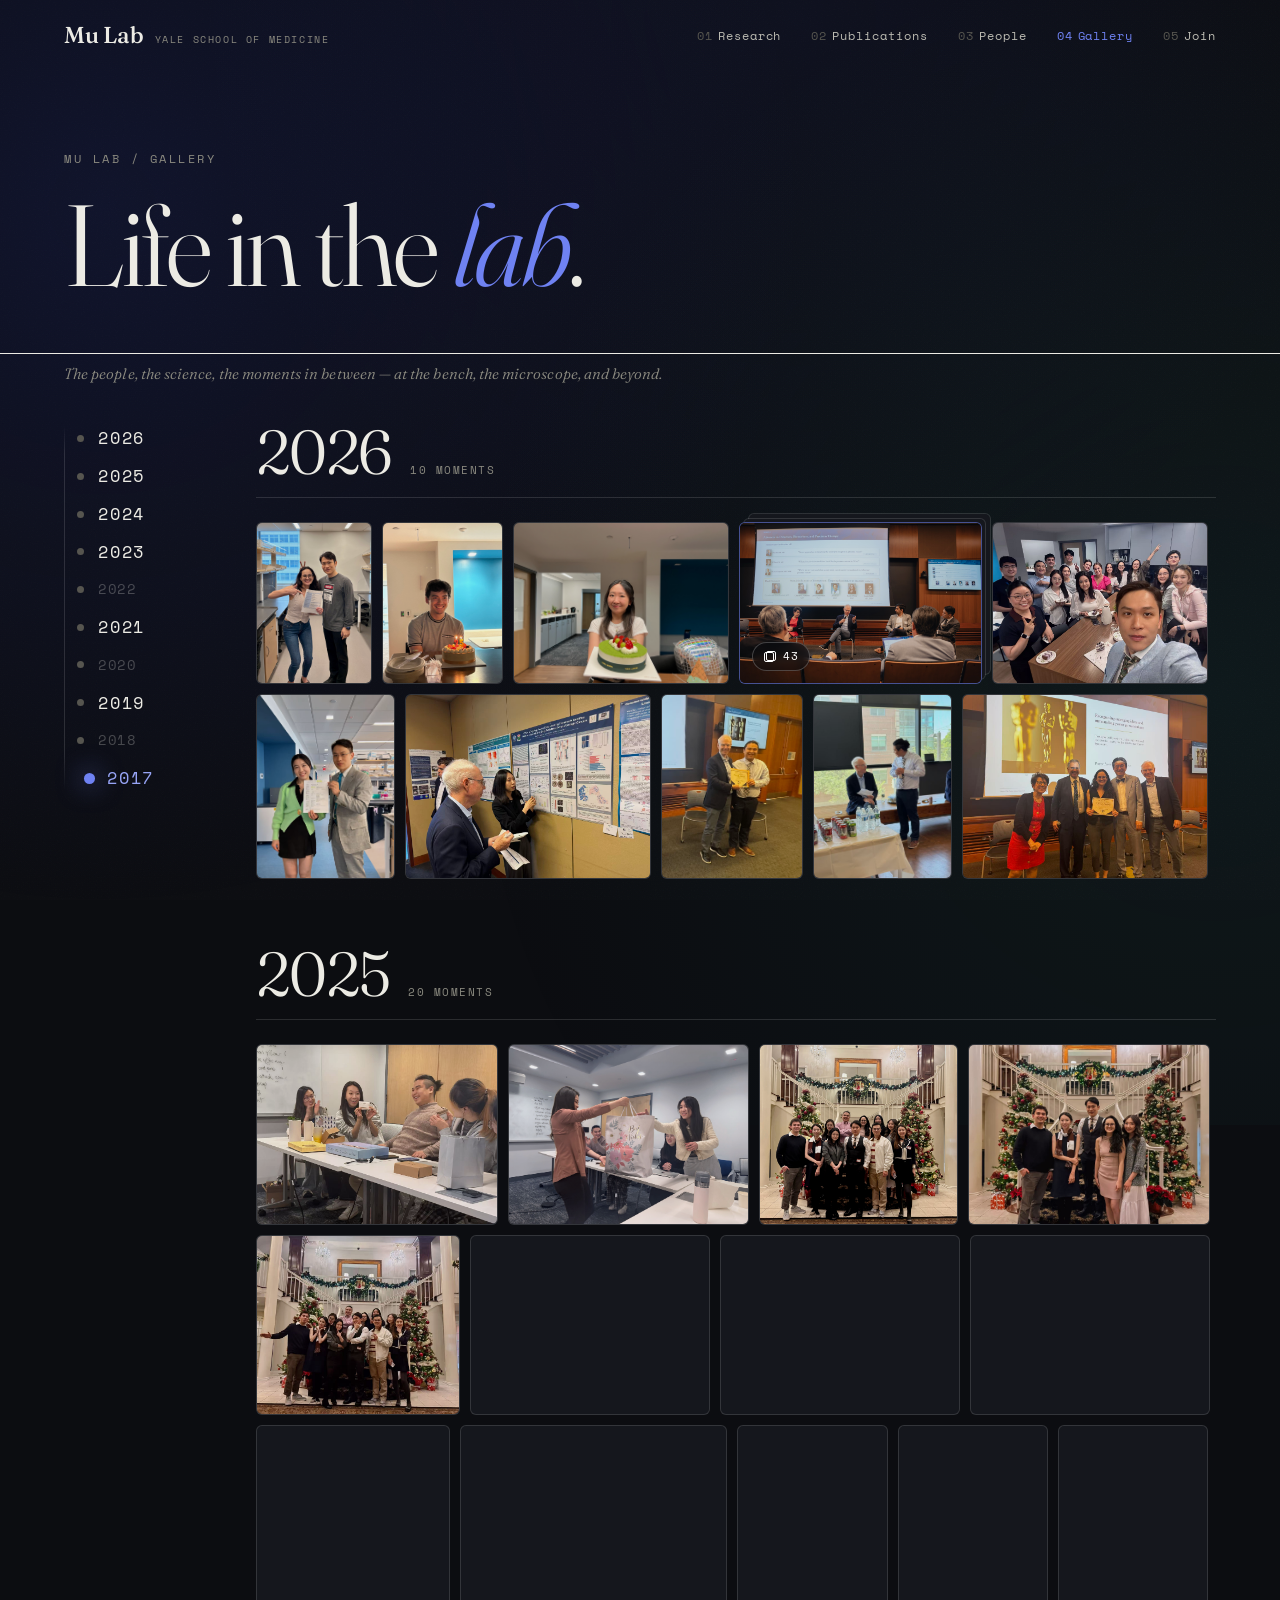
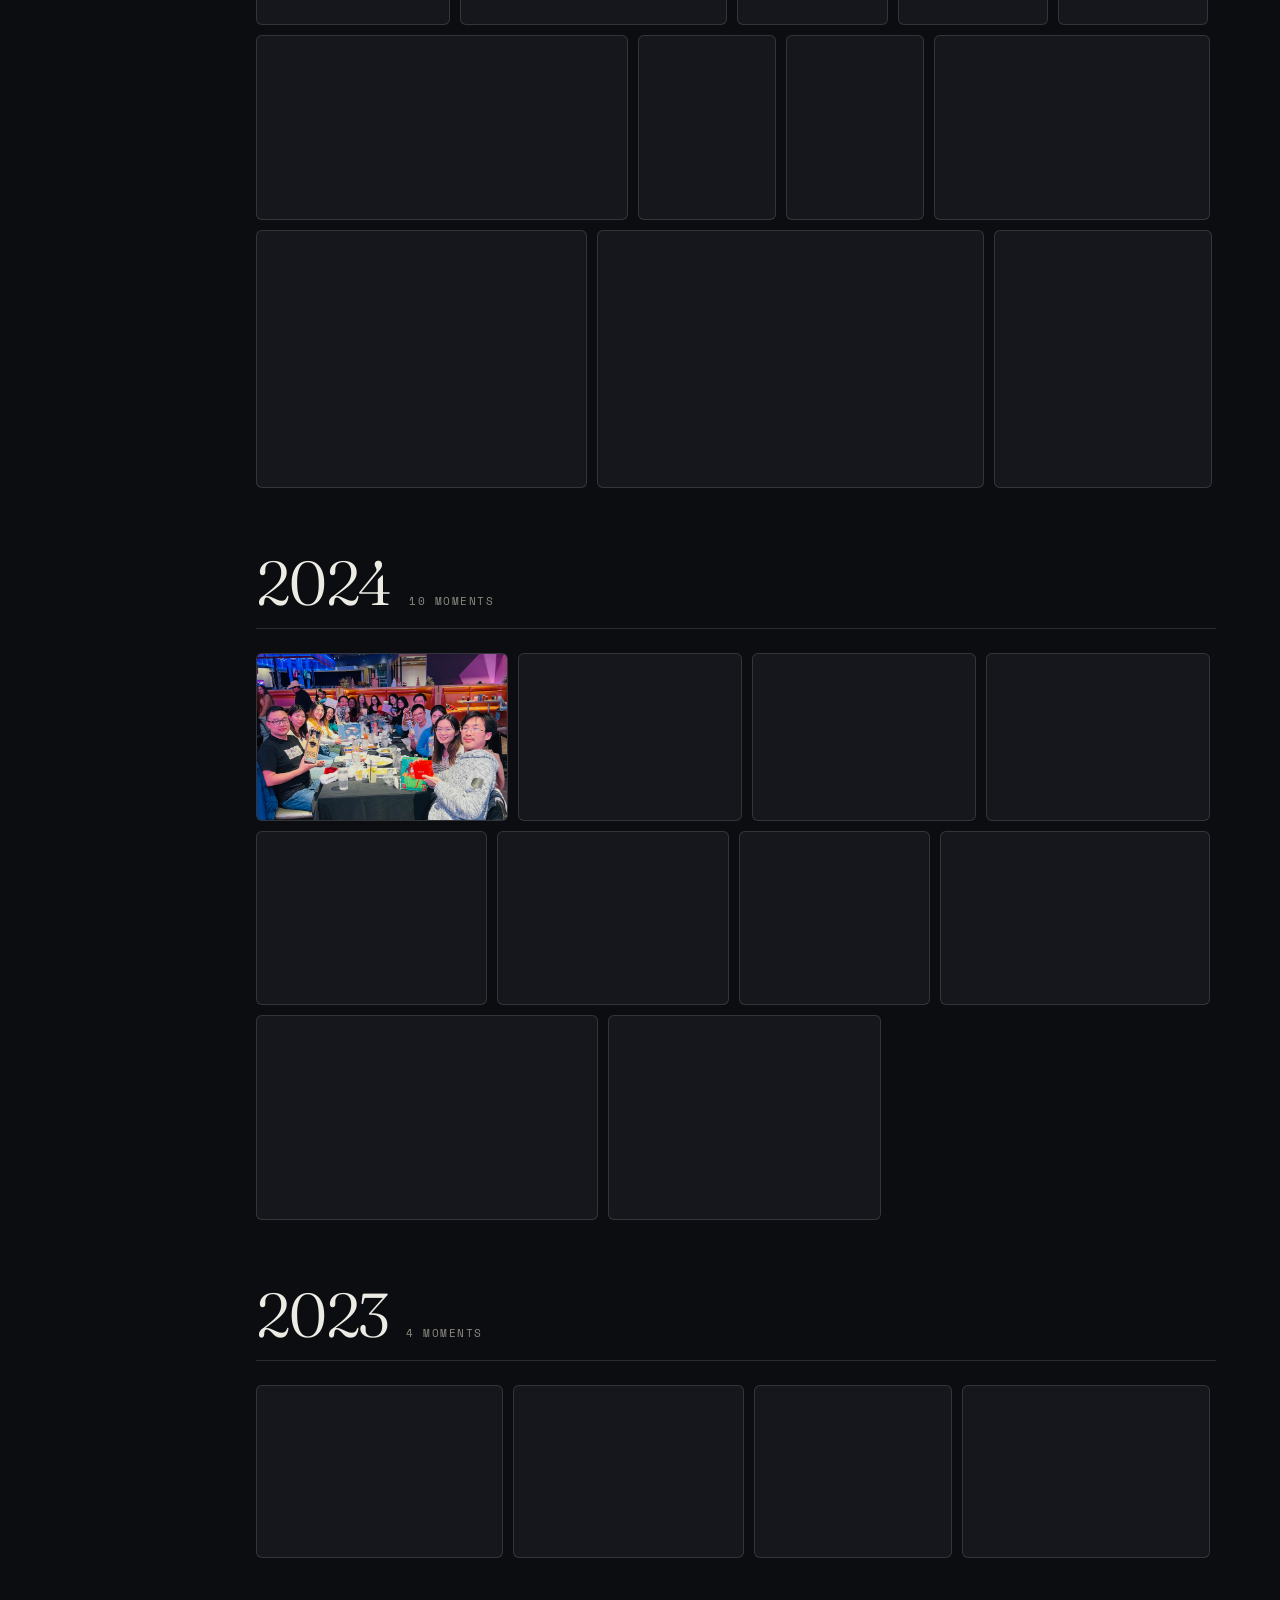
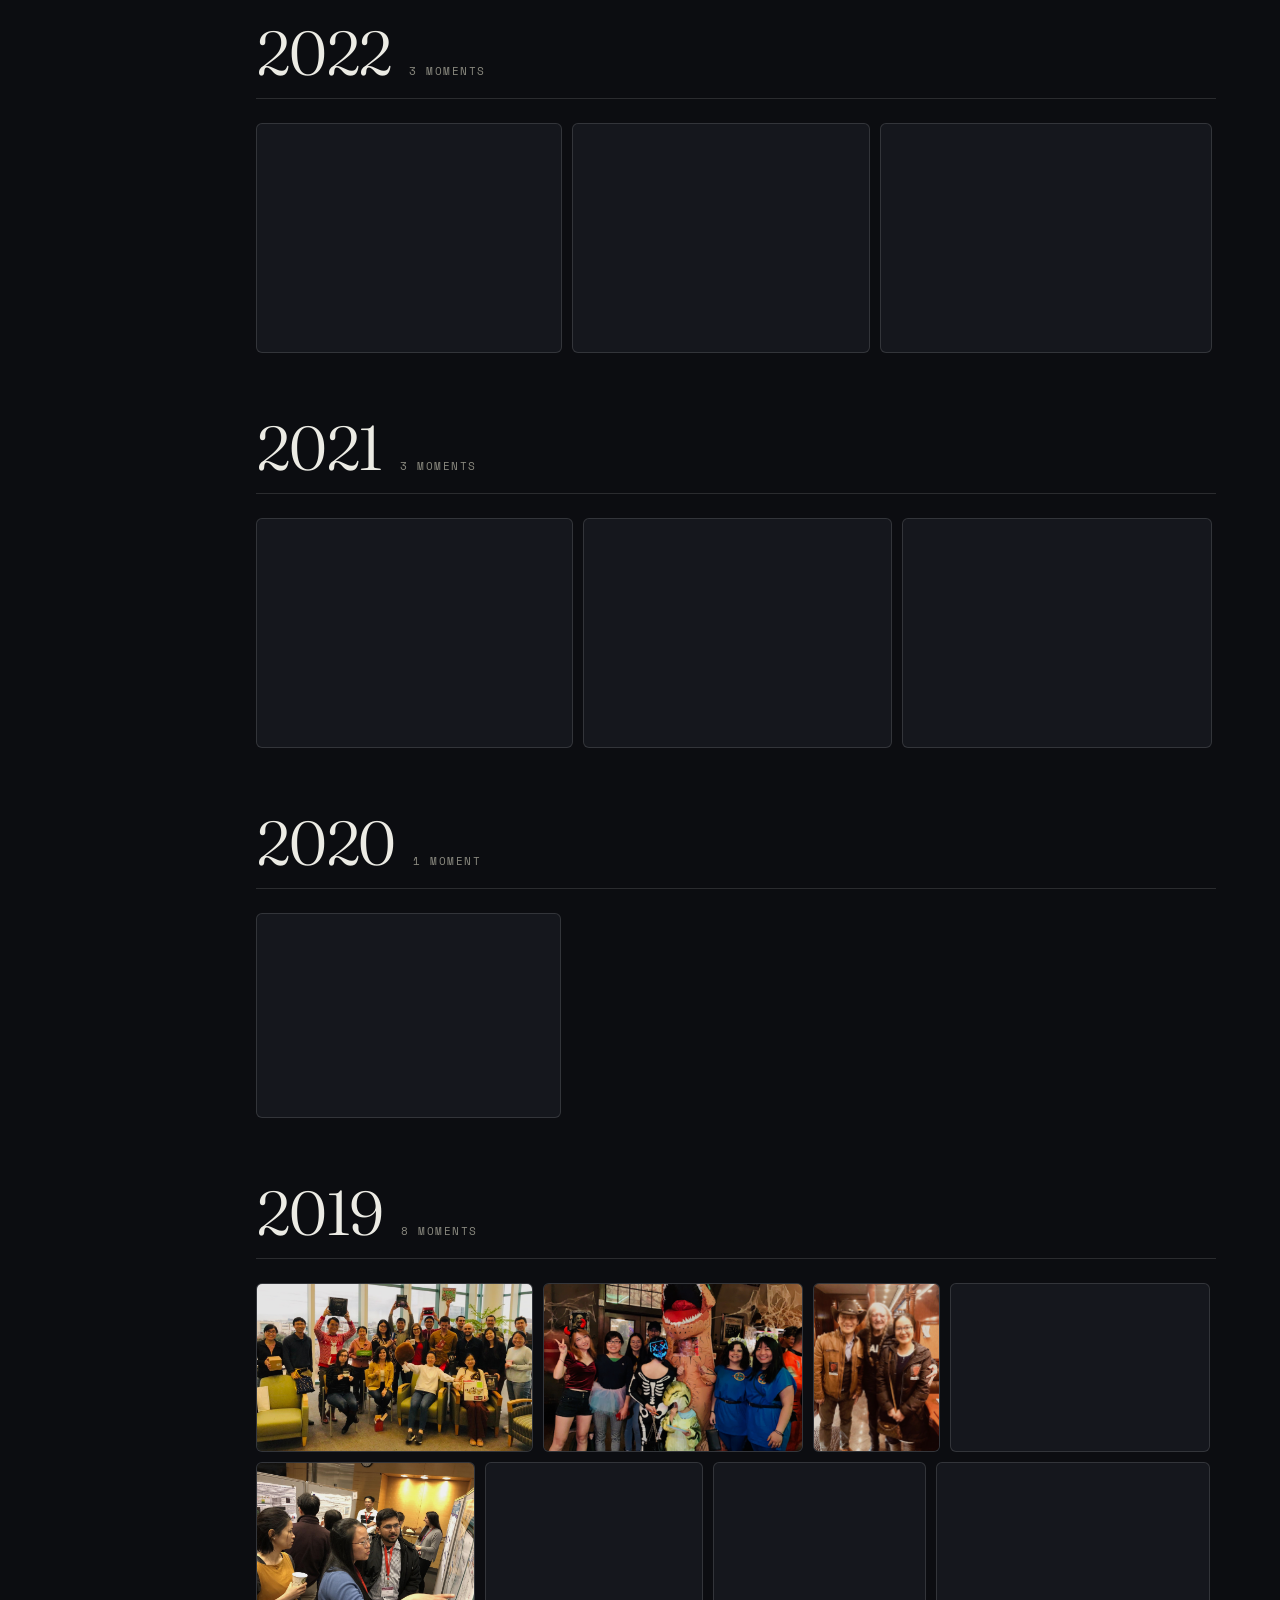
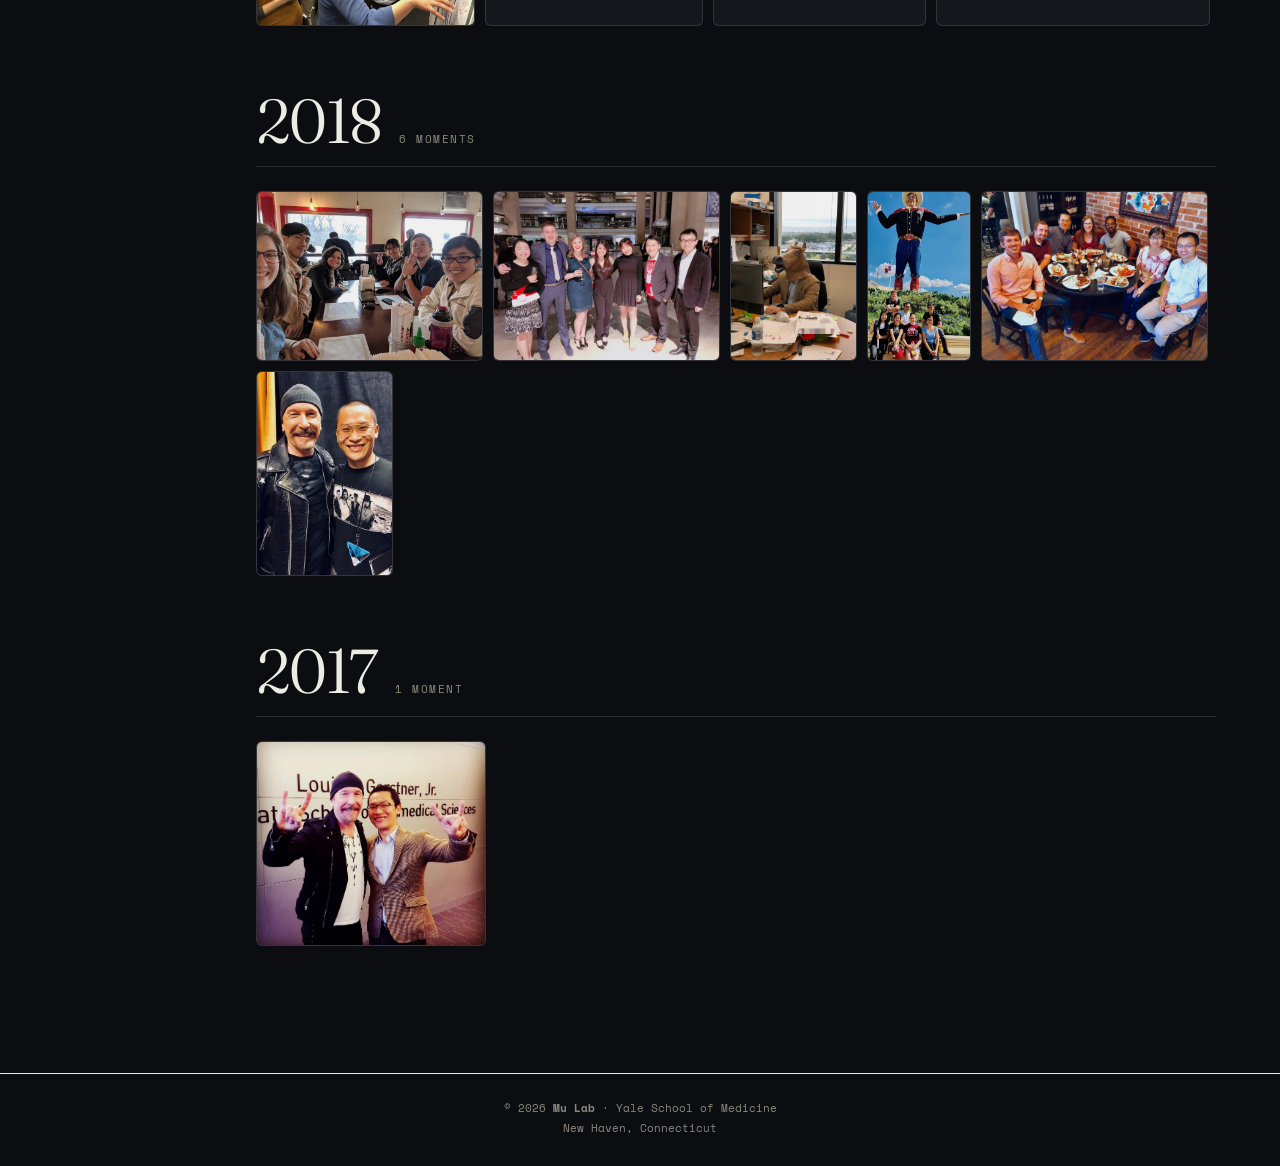
==== commit c256ad27: "Add Yale School of Medicine favicon" ====
--- a/gallery.html
+++ b/gallery.html
@@ -4,6 +4,11 @@
 <meta charset="UTF-8">
 <meta name="viewport" content="width=device-width, initial-scale=1.0">
 <title>Gallery — Mu Lab · Yale School of Medicine</title>
+<link rel="apple-touch-icon" sizes="180x180" href="apple-touch-icon.png">
+<link rel="icon" type="image/png" sizes="32x32" href="favicon-32x32.png">
+<link rel="icon" type="image/png" sizes="16x16" href="favicon-16x16.png">
+<link rel="shortcut icon" type="image/x-icon" href="favicon.ico">
+<meta name="theme-color" content="#ffffff">
 <link rel="preconnect" href="https://fonts.googleapis.com">
 <link rel="preconnect" href="https://fonts.gstatic.com" crossorigin>
 <link href="https://fonts.googleapis.com/css2?family=Fraunces:ital,opsz,wght@0,9..144,300..600;1,9..144,300..500&family=Inter:wght@300;400;500&family=Space+Mono:wght@400;700&display=swap" rel="stylesheet">
--- a/styles.css
+++ b/styles.css
@@ -672,7 +672,7 @@
 .ppl-body::-webkit-scrollbar-thumb{background:rgba(111,130,242,.3);border-radius:4px}
 .ppl-body::-webkit-scrollbar-track{background:transparent}
 .ppl-links{display:flex;flex-wrap:wrap;gap:20px;font-family:'Space Mono';font-size:11.5px;letter-spacing:.03em;margin-top:30px;padding-top:26px;border-top:1px solid var(--line)}
-.ppl-links a{color:var(--ink2);border-bottom:1px solid var(--line);padding-bottom:3px;transition:.25s}
+.ppl-links a,.ppl-links .soon{color:var(--ink2);border-bottom:1px solid var(--line);padding-bottom:3px;transition:.25s}
 .ppl-links a:hover{color:var(--accent);border-color:var(--accent)}
 .ppl-body>.ppl-bio:first-child{margin-top:2px}
 .ppl-bio{color:var(--ink2);font-size:15px;font-weight:300;line-height:1.72}
@@ -837,8 +837,7 @@
 .rp-label .cnt-badge{font-family:'Space Mono';font-size:11px;letter-spacing:.14em;text-transform:uppercase;color:var(--muted)}
 .rp-label .gs-link{margin-left:auto;font-family:'Space Mono';font-size:12px;letter-spacing:.03em;color:var(--accent-soft);text-decoration:none;border-bottom:1px solid var(--line);padding-bottom:3px;transition:color .25s,border-color .25s;white-space:nowrap}
 .rp-label .gs-link:hover{color:var(--accent);border-color:var(--accent)}
-.ppl-links a.soon{opacity:.4;cursor:default}
-.ppl-links a.soon:hover{opacity:.6}
+.ppl-links .soon{opacity:.4;cursor:default}
 
 /* ============================================================
    Mobile experience (≤900px). All rules scoped to narrow widths —
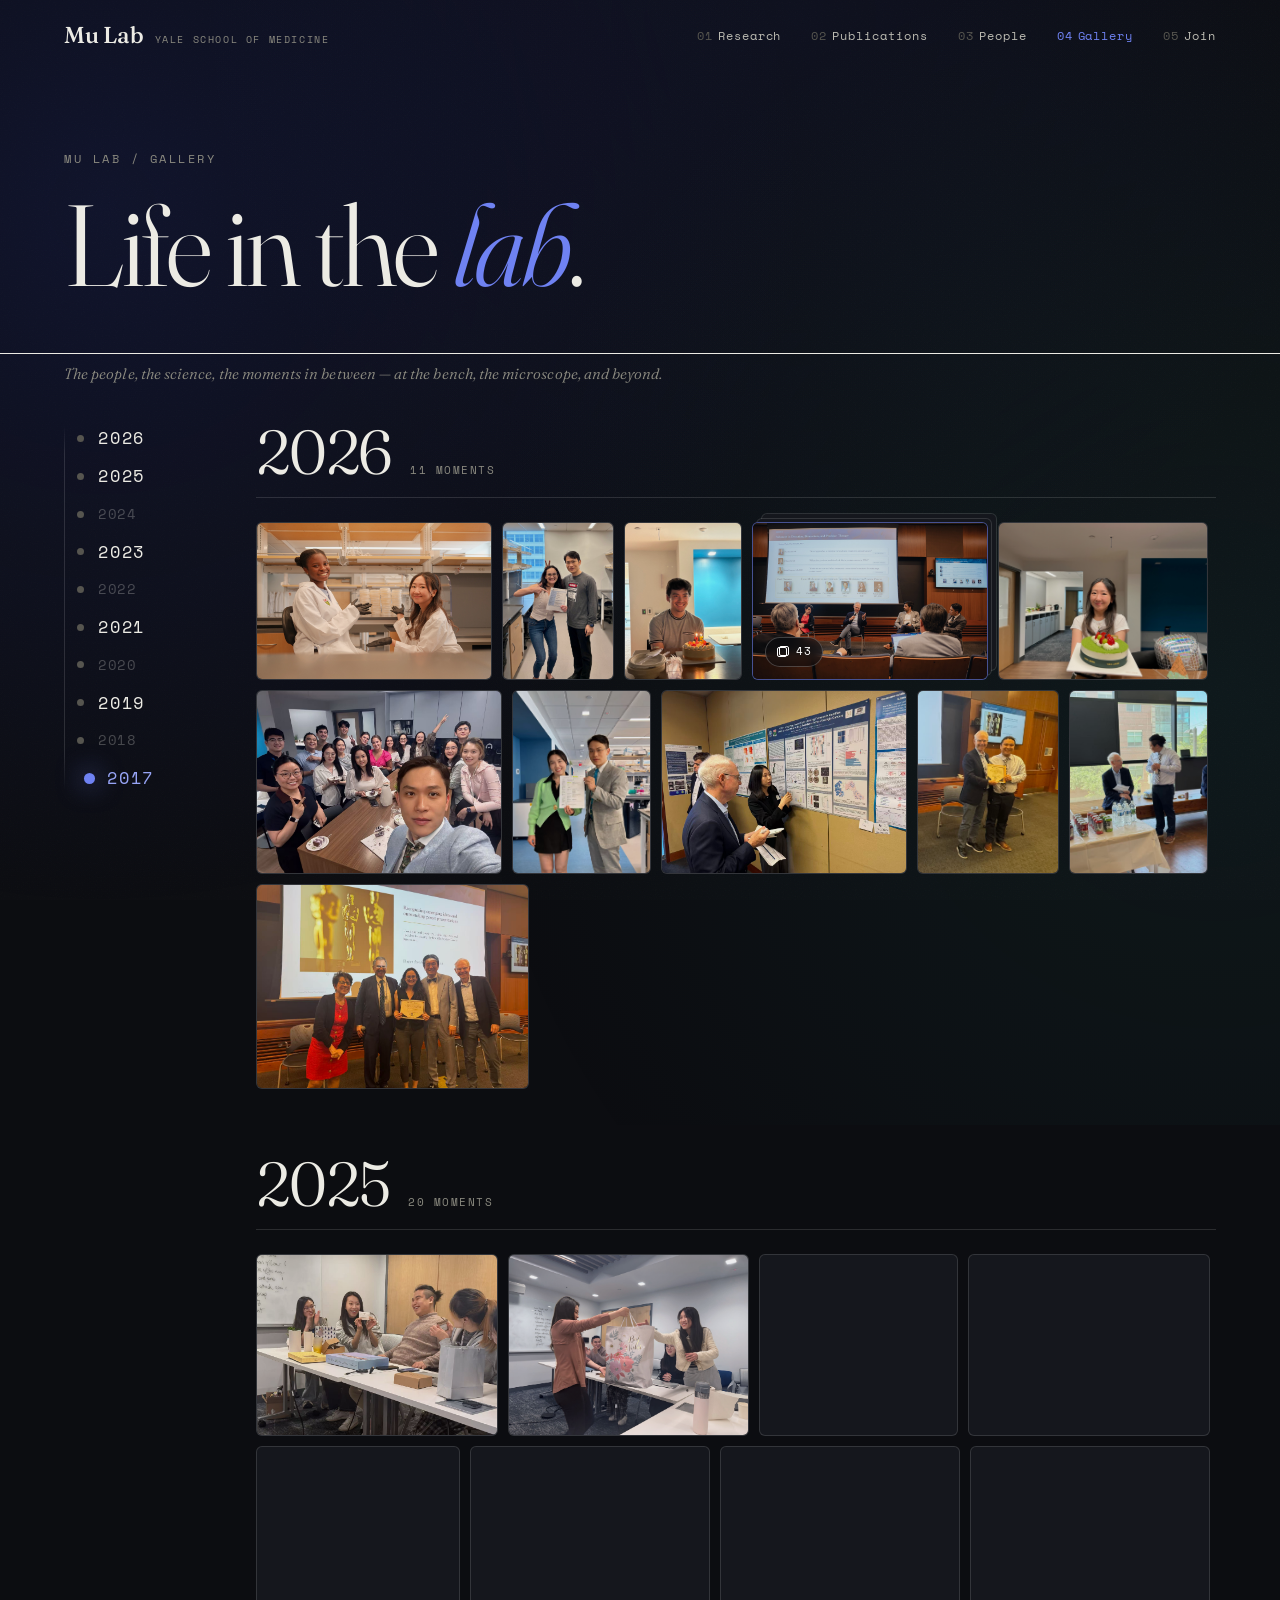
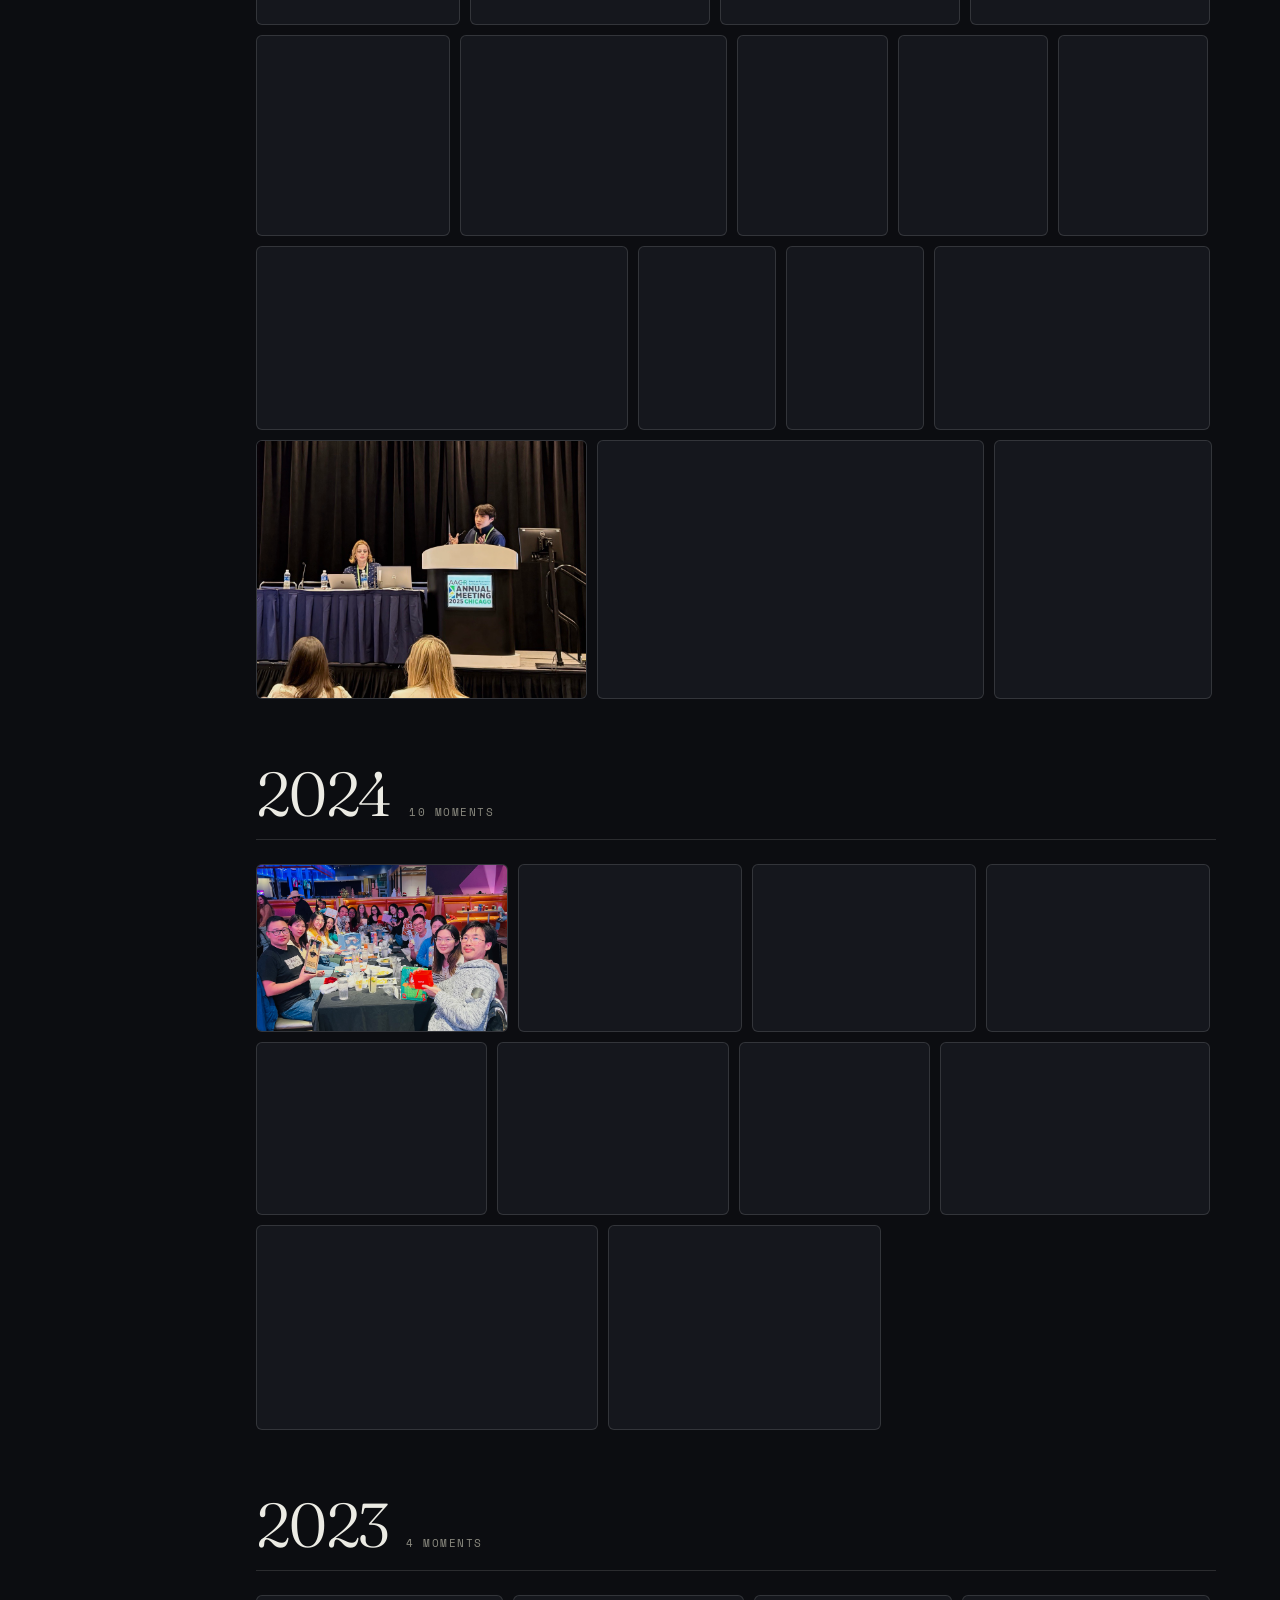
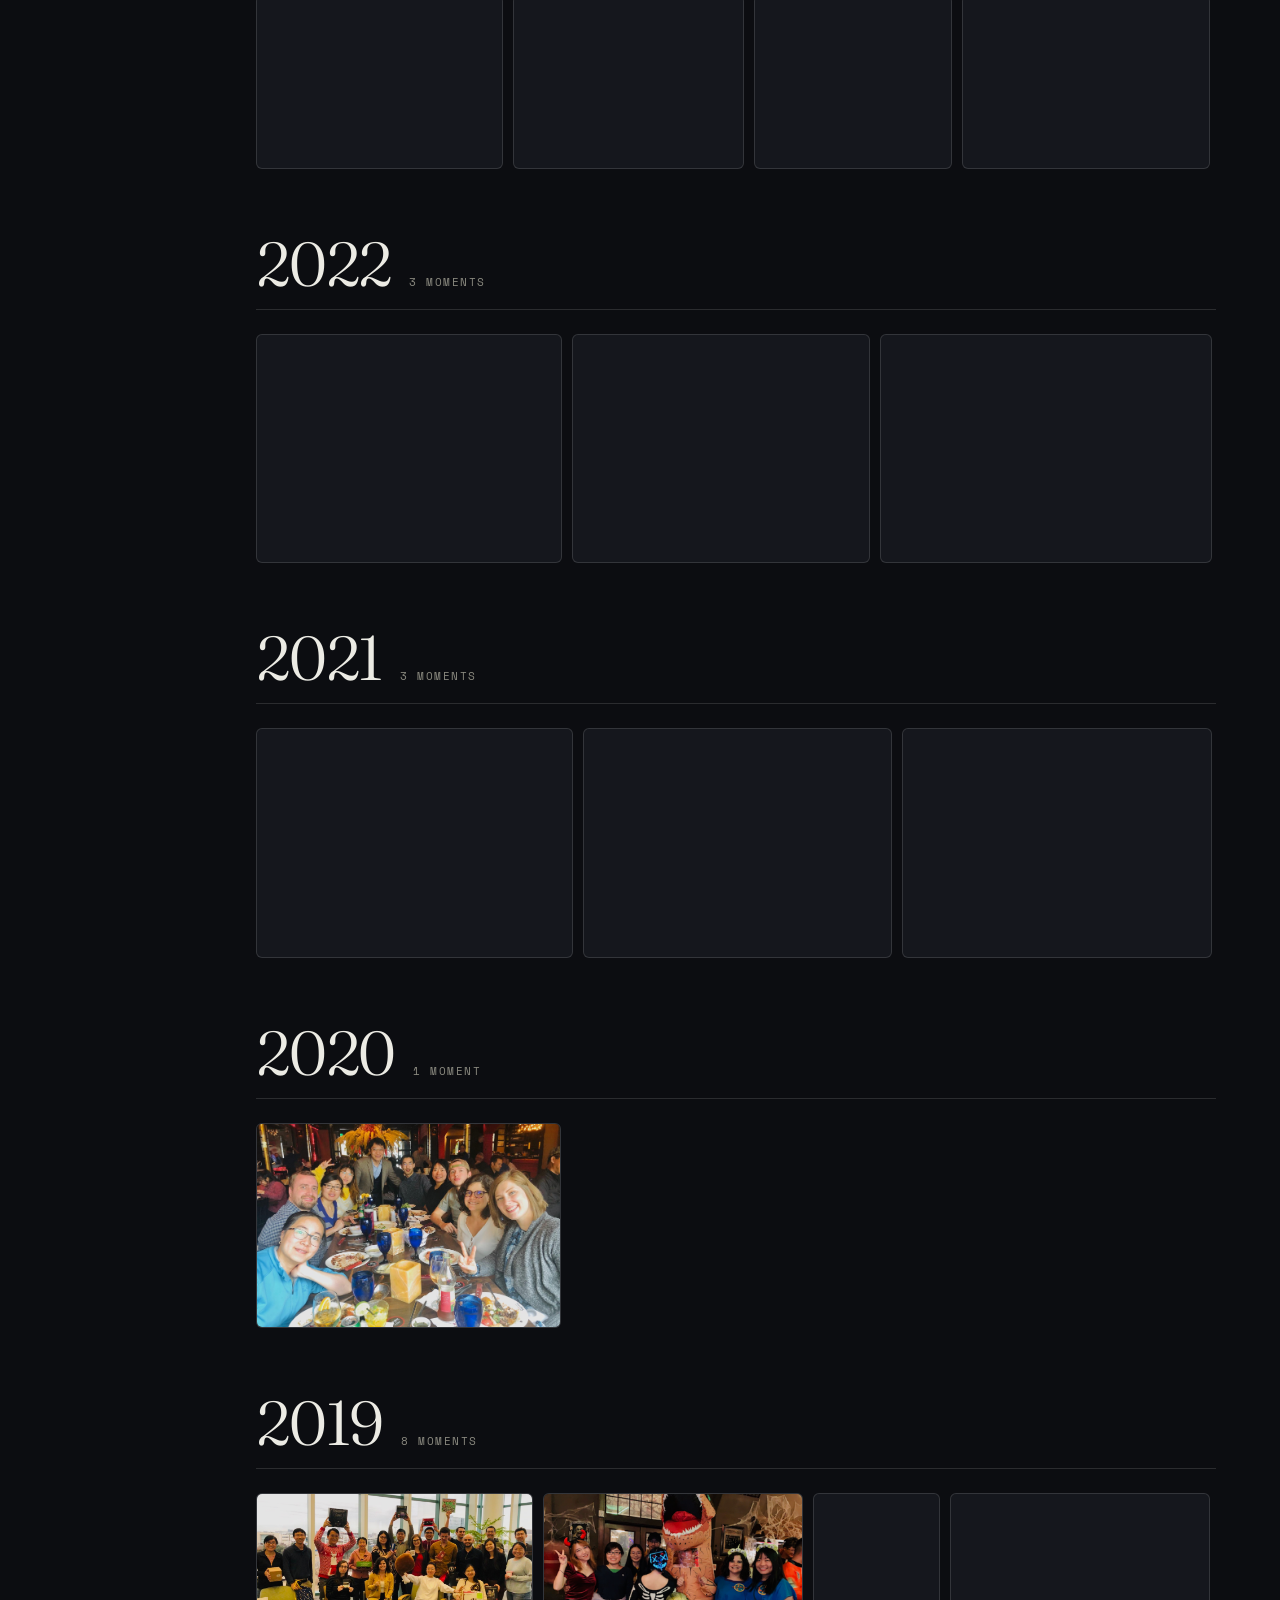
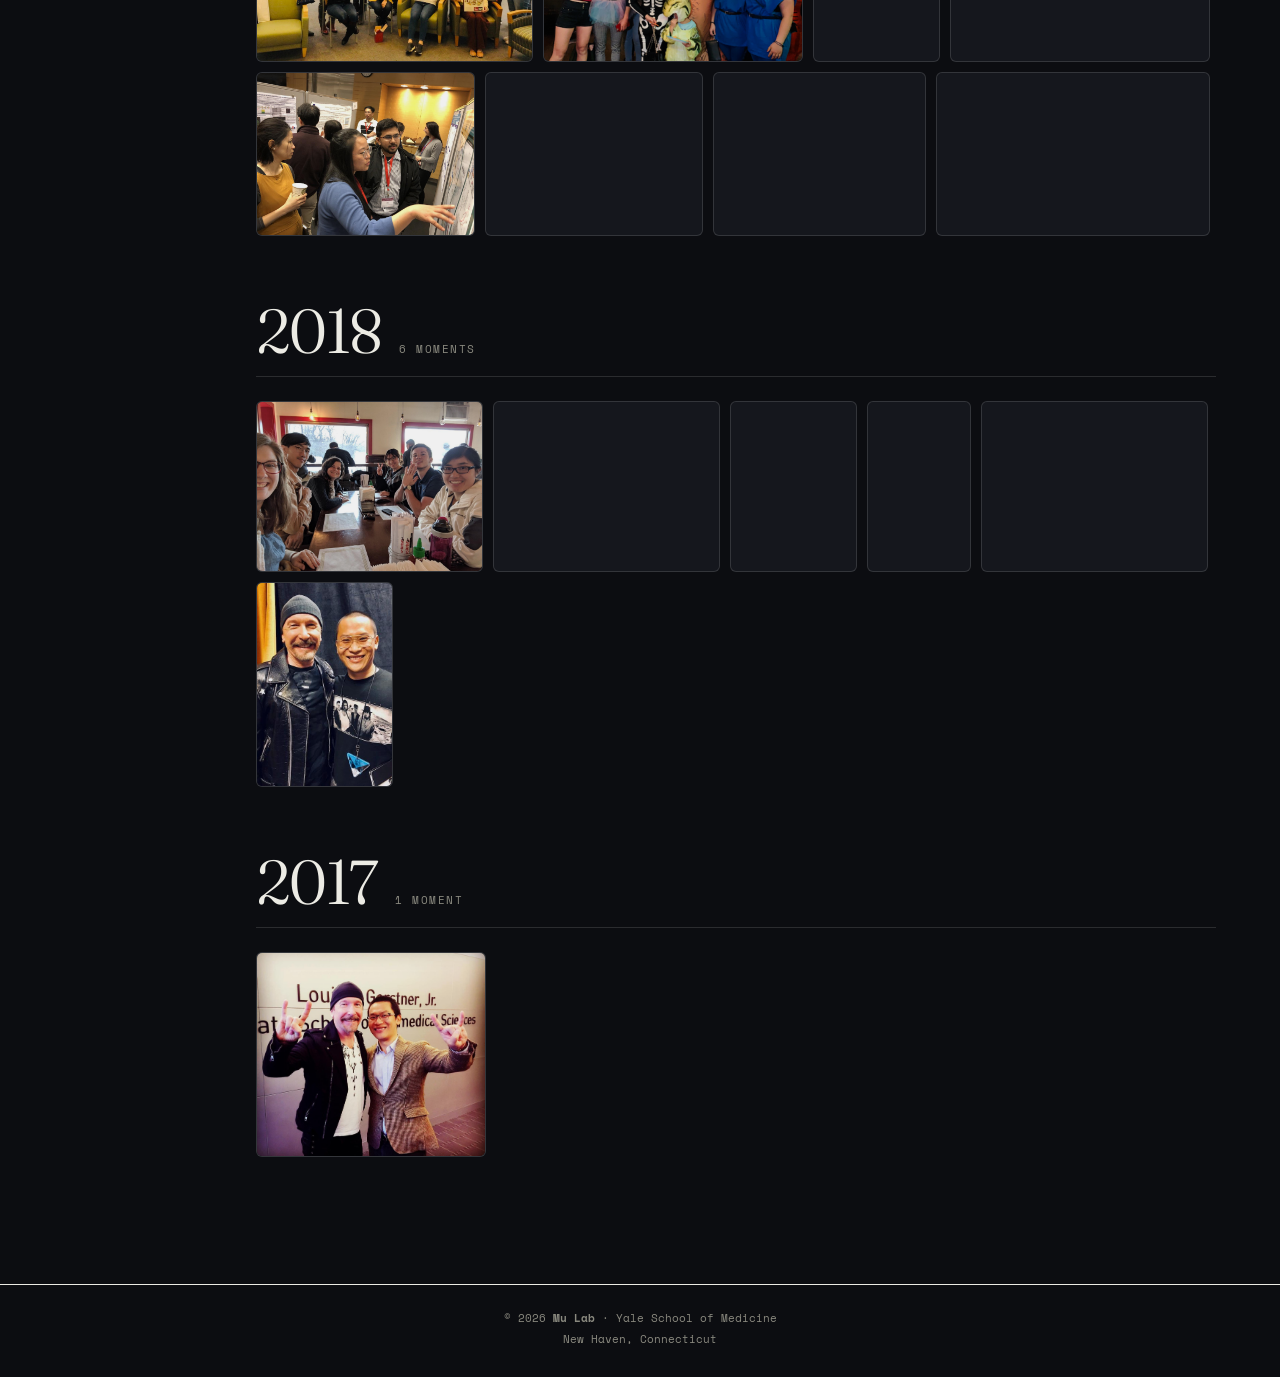
==== commit 9446335e: "Add Titi gallery and alumni profile" ====
--- a/gallery.html
+++ b/gallery.html
@@ -14,7 +14,7 @@
 <link href="https://fonts.googleapis.com/css2?family=Fraunces:ital,opsz,wght@0,9..144,300..600;1,9..144,300..500&family=Inter:wght@300;400;500&family=Space+Mono:wght@400;700&display=swap" rel="stylesheet">
 <link rel="stylesheet" href="styles.css">
 <link rel="stylesheet" href="gallery-v4.css">
-<script src="gallery-data.js?v=20260809-christmas-2021" defer></script>
+<script src="gallery-data.js?v=20260813-titi-amanda" defer></script>
 <script src="gallery-albums.js" defer></script>
 <script src="gallery-v4.js" defer></script>
 <script src="script.js" defer></script>
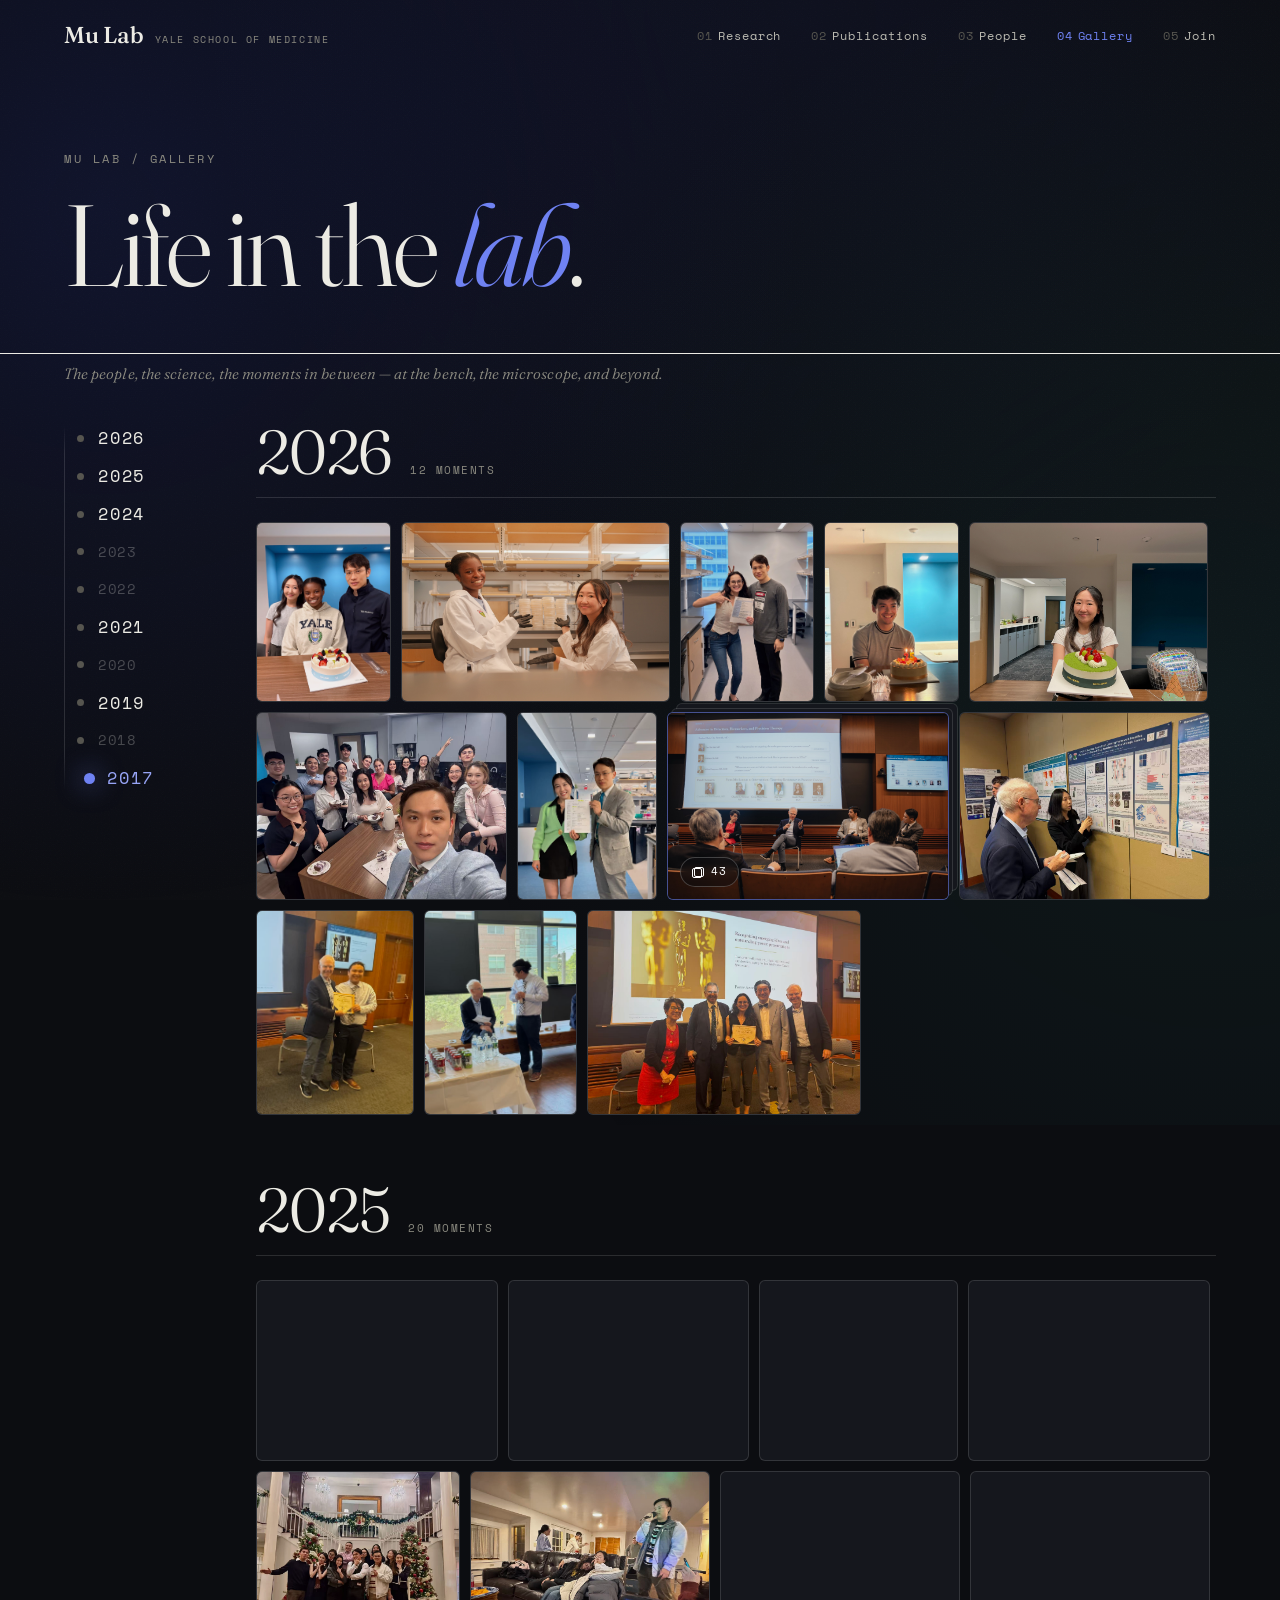
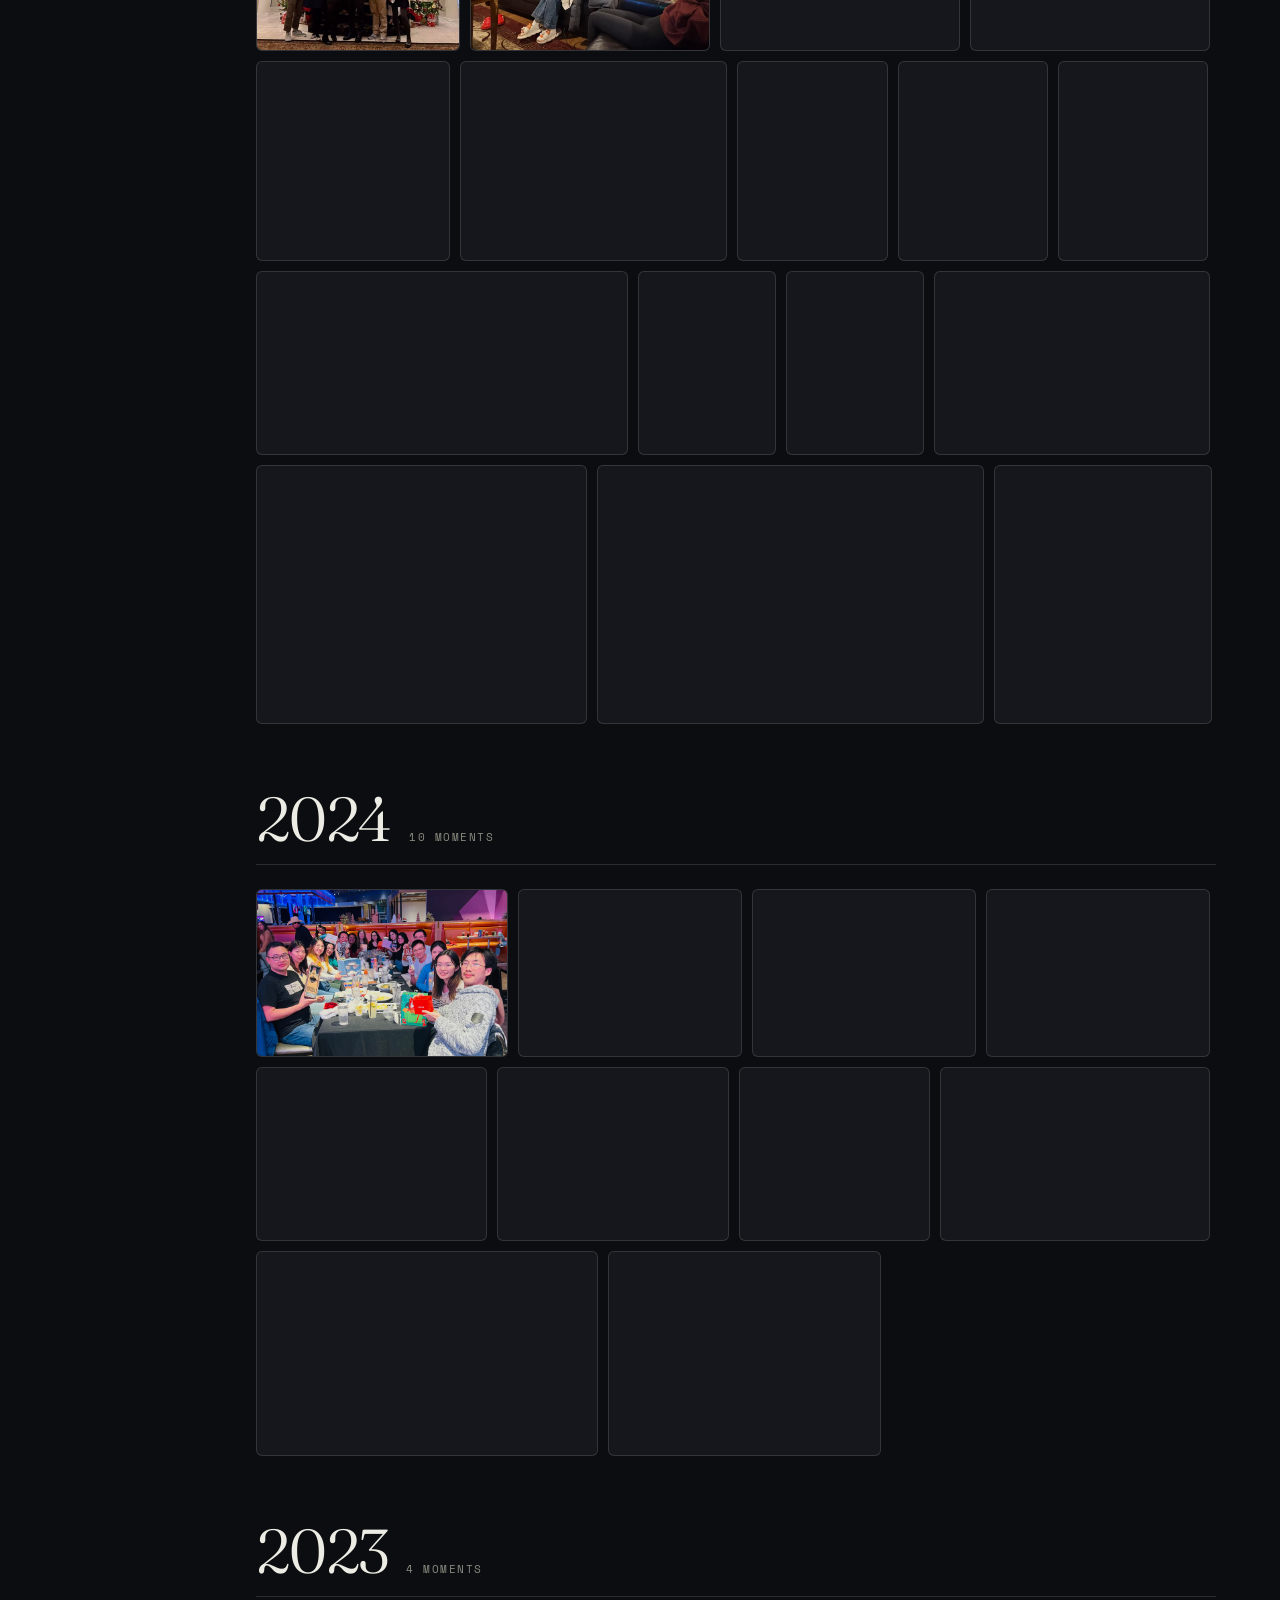
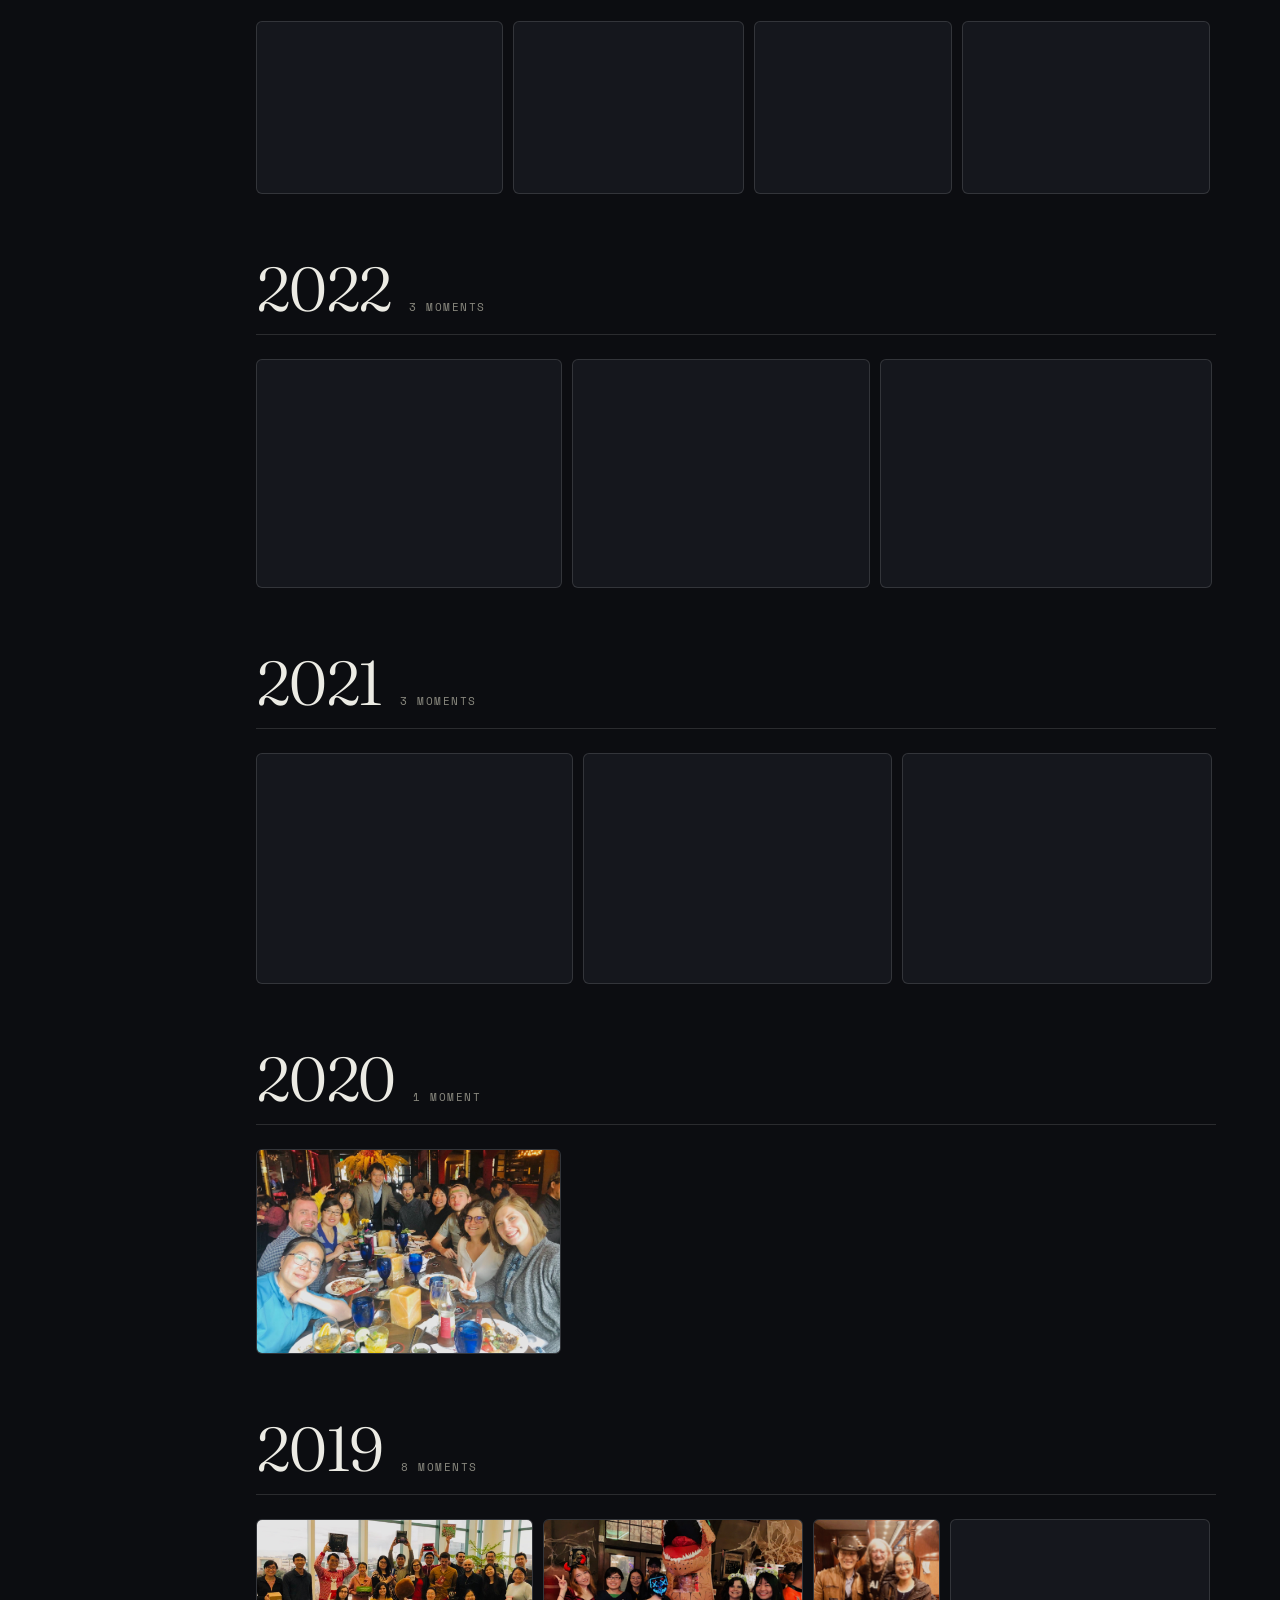
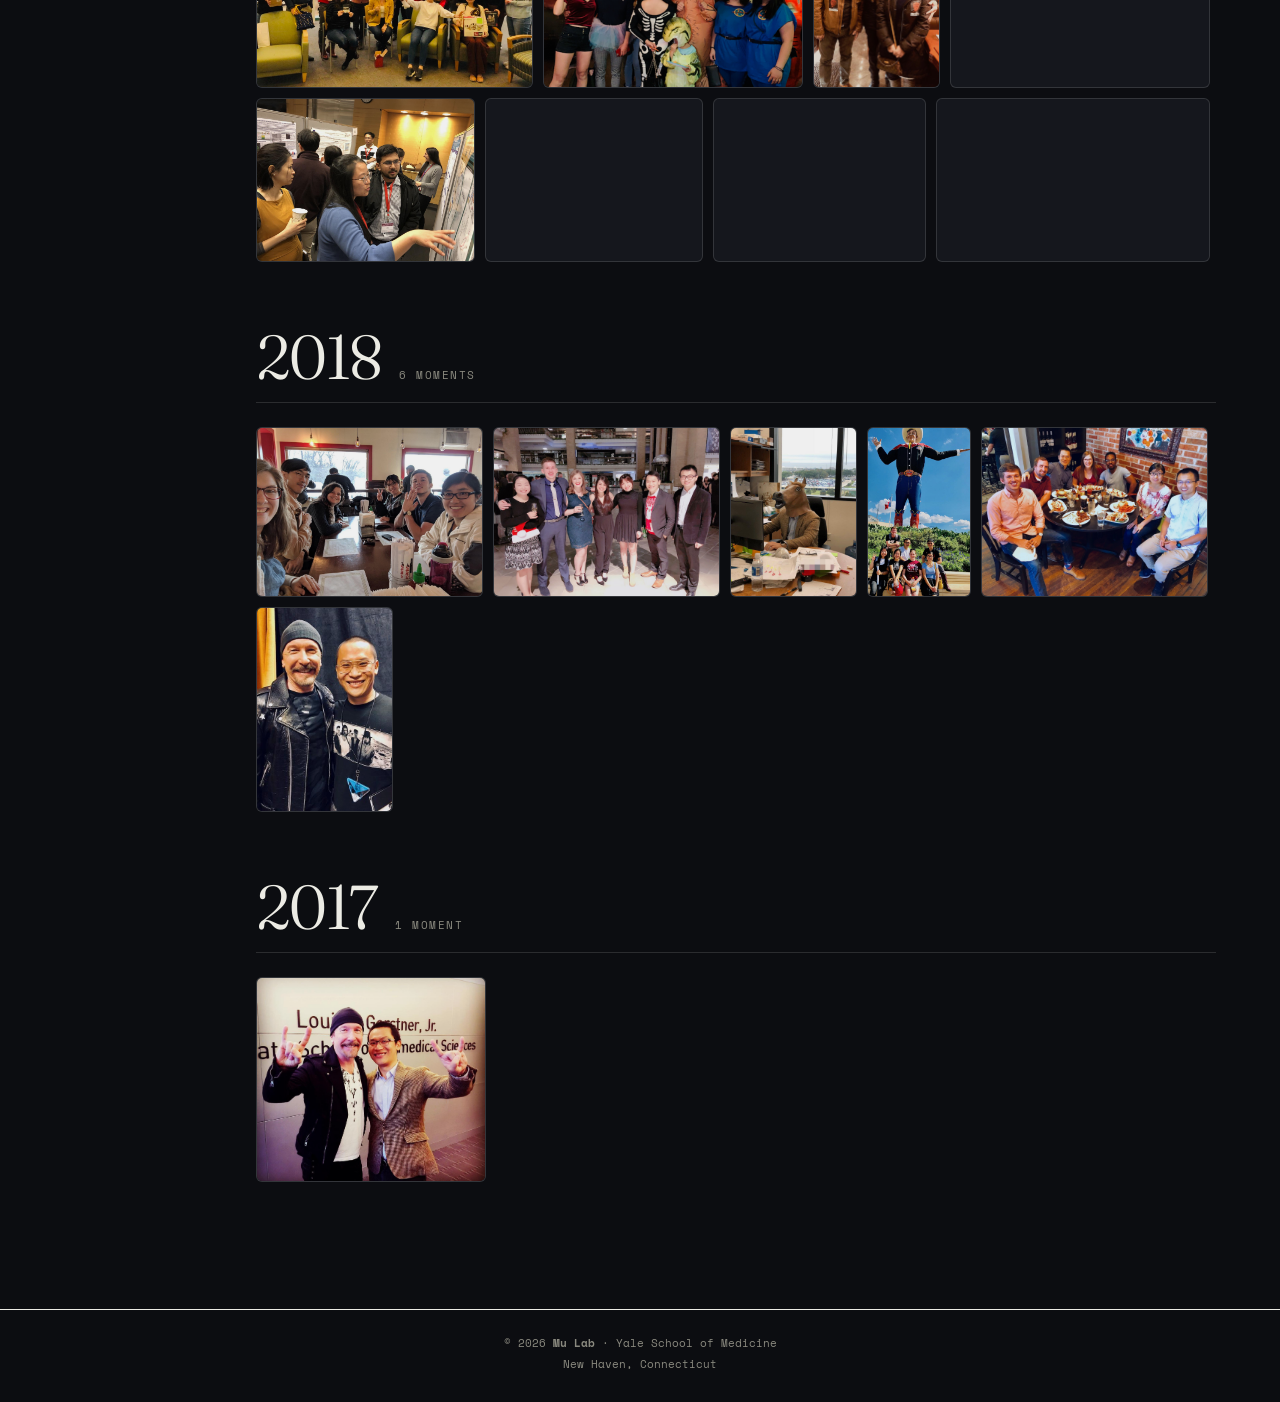
==== commit 44fef121: "Add Titi farewell and update Melanie photo" ====
--- a/gallery.html
+++ b/gallery.html
@@ -14,8 +14,8 @@
 <link href="https://fonts.googleapis.com/css2?family=Fraunces:ital,opsz,wght@0,9..144,300..600;1,9..144,300..500&family=Inter:wght@300;400;500&family=Space+Mono:wght@400;700&display=swap" rel="stylesheet">
 <link rel="stylesheet" href="styles.css">
 <link rel="stylesheet" href="gallery-v4.css">
-<script src="gallery-data.js?v=20260813-titi-amanda" defer></script>
-<script src="gallery-albums.js" defer></script>
+<script src="gallery-data.js?v=20260813-titi-last-day-melanie" defer></script>
+<script src="gallery-albums.js?v=20260813-titi-last-day" defer></script>
 <script src="gallery-v4.js" defer></script>
 <script src="script.js" defer></script>
 </head>
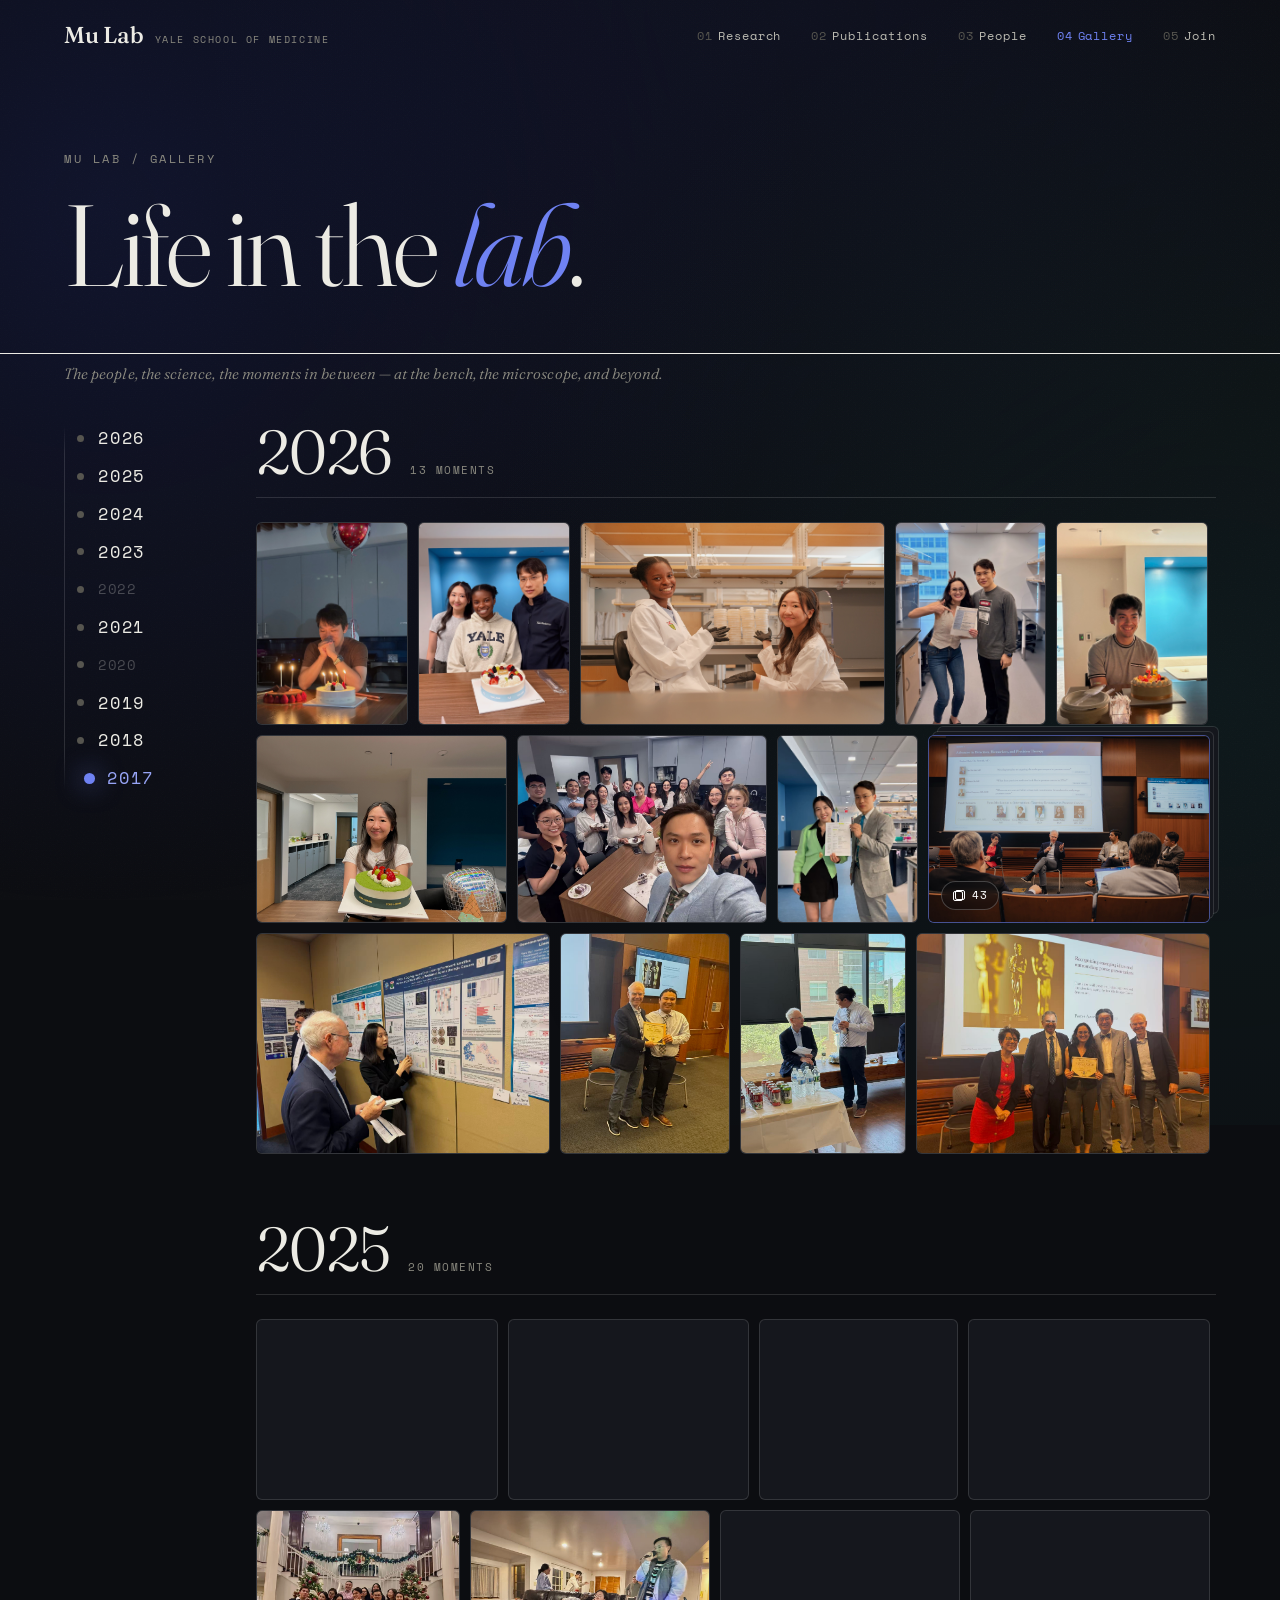
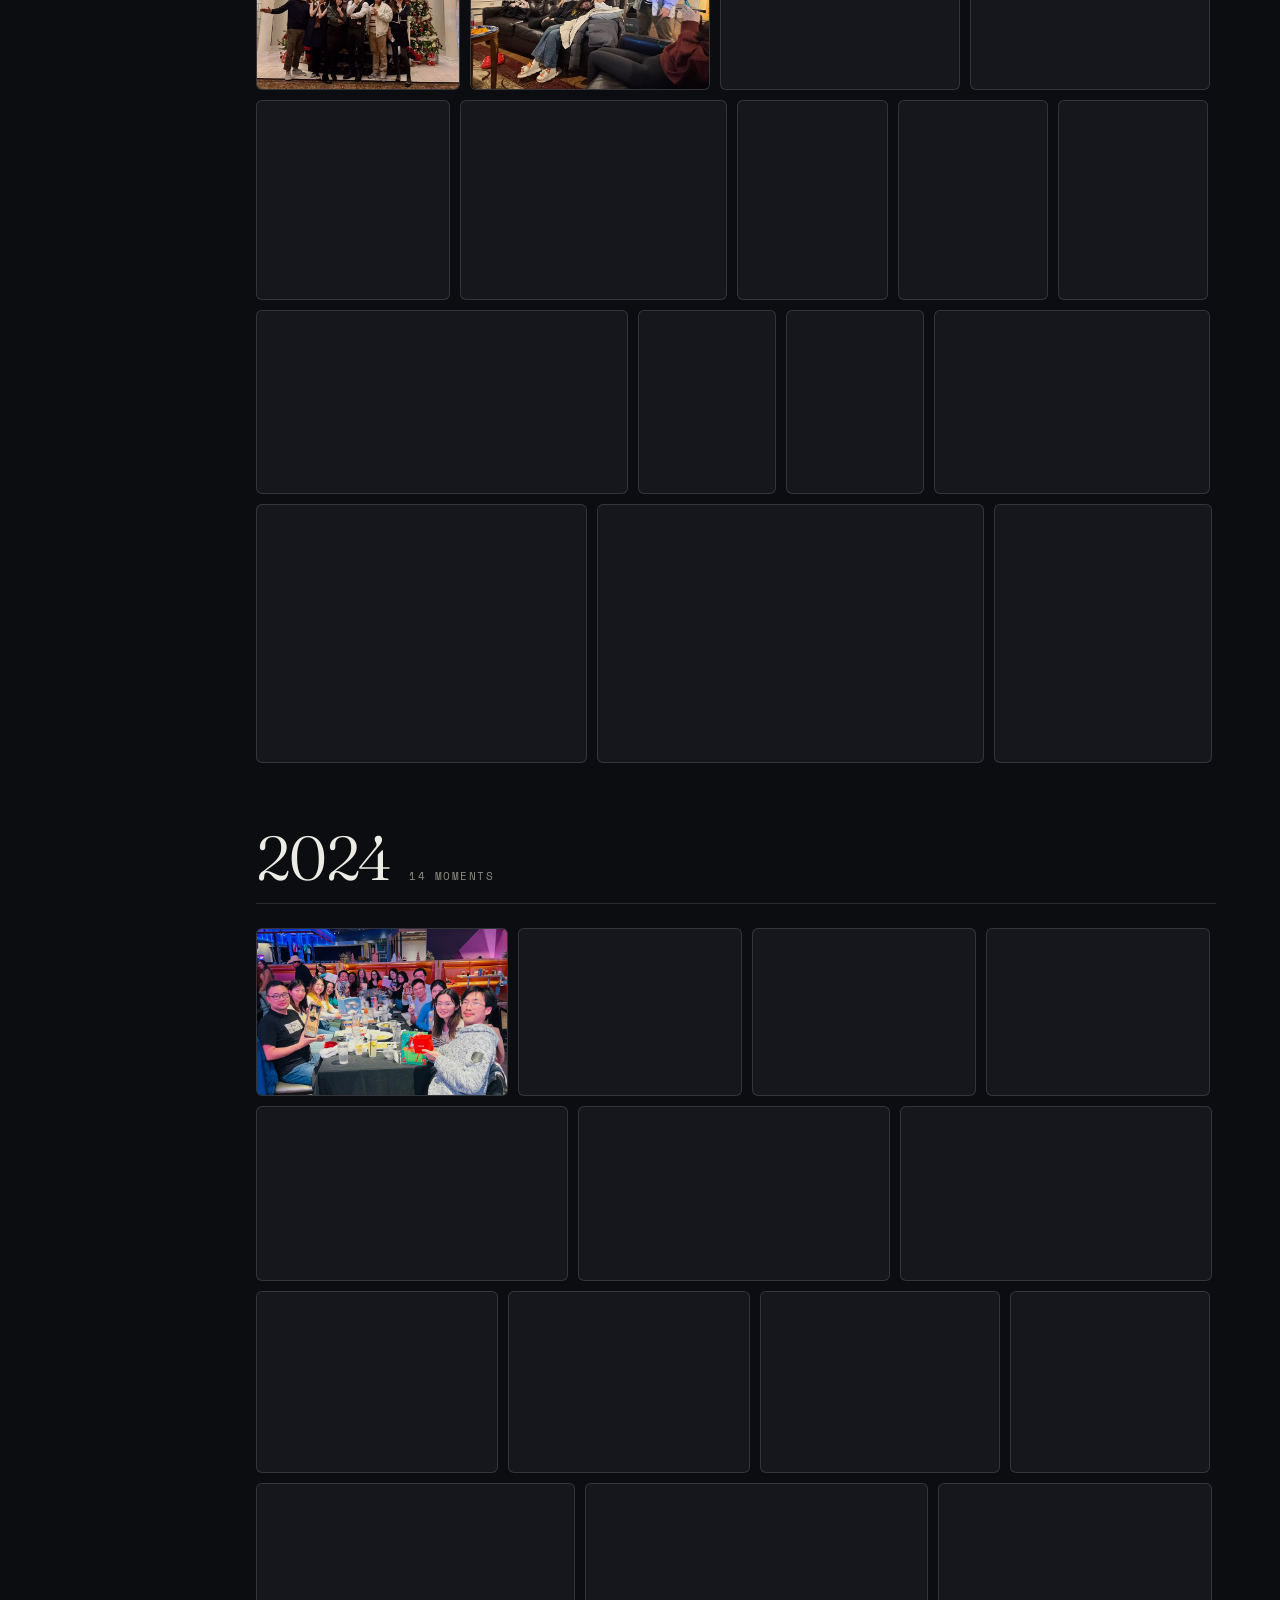
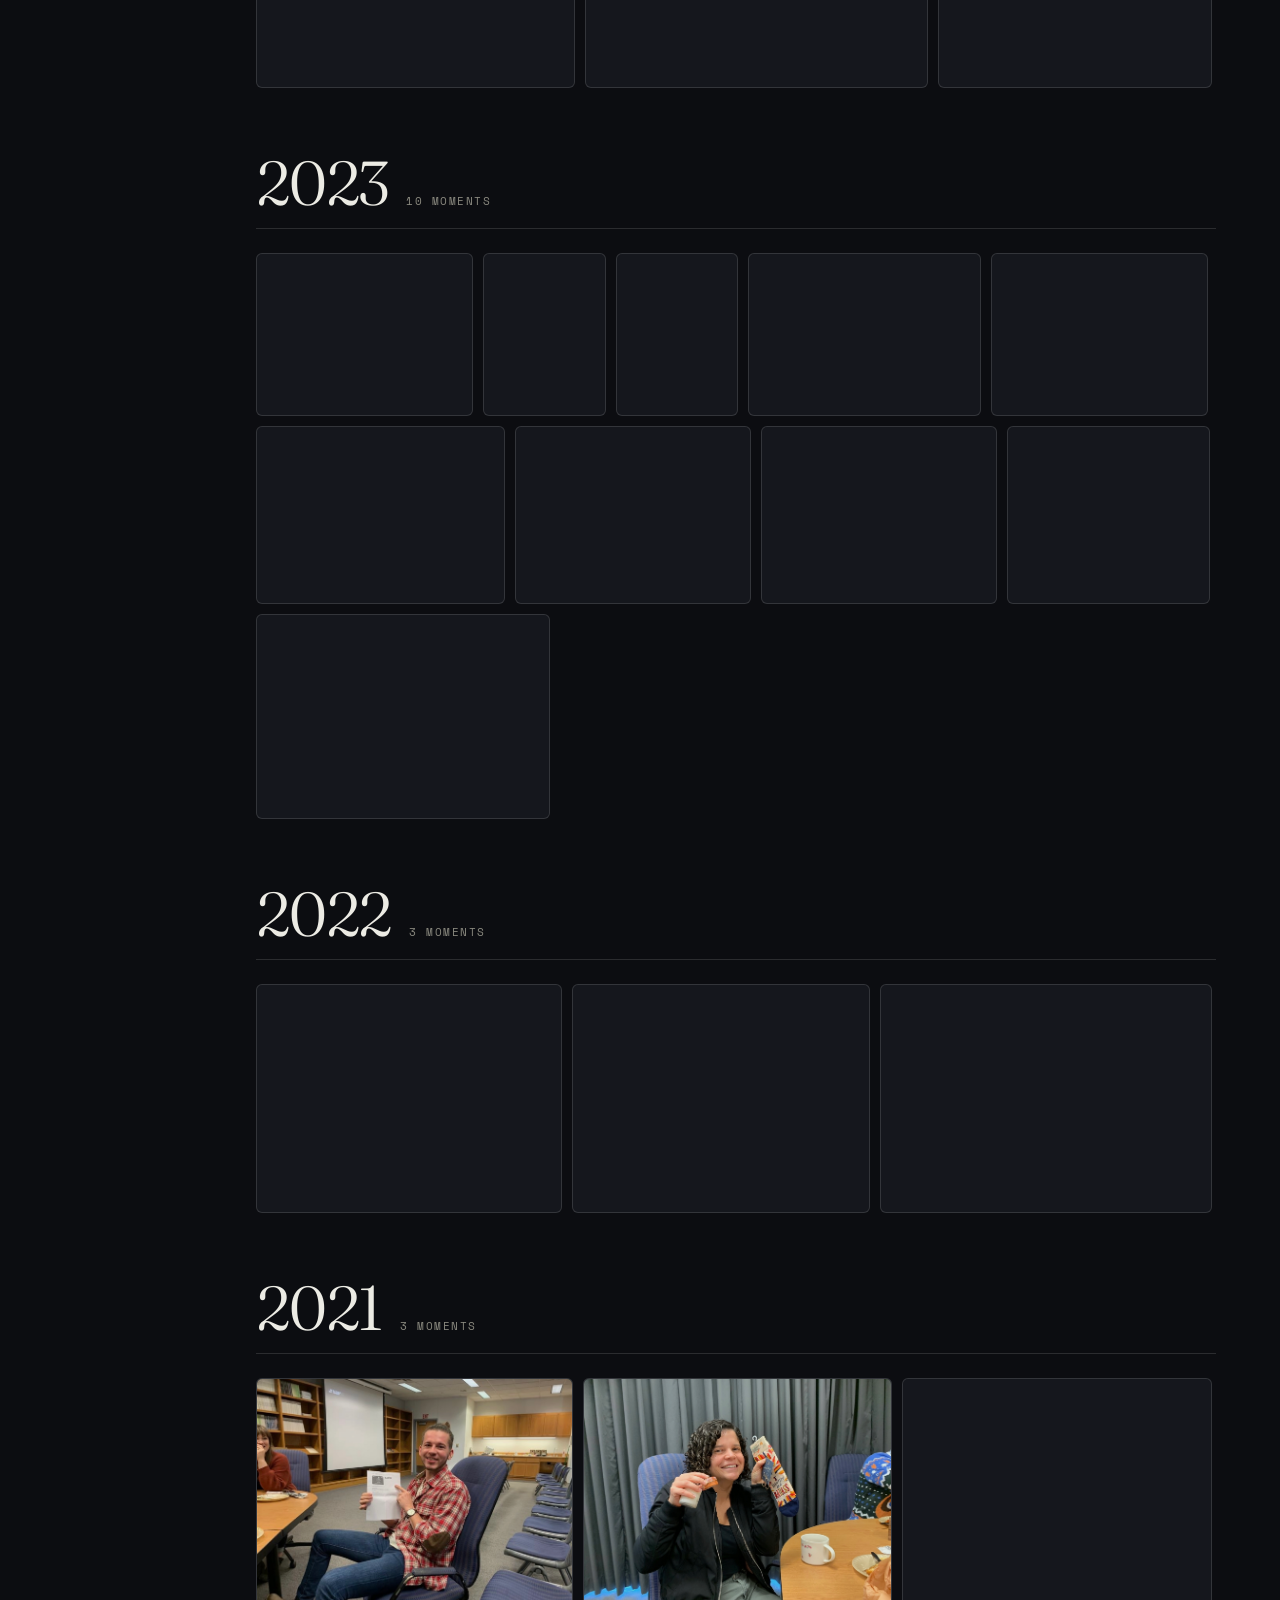
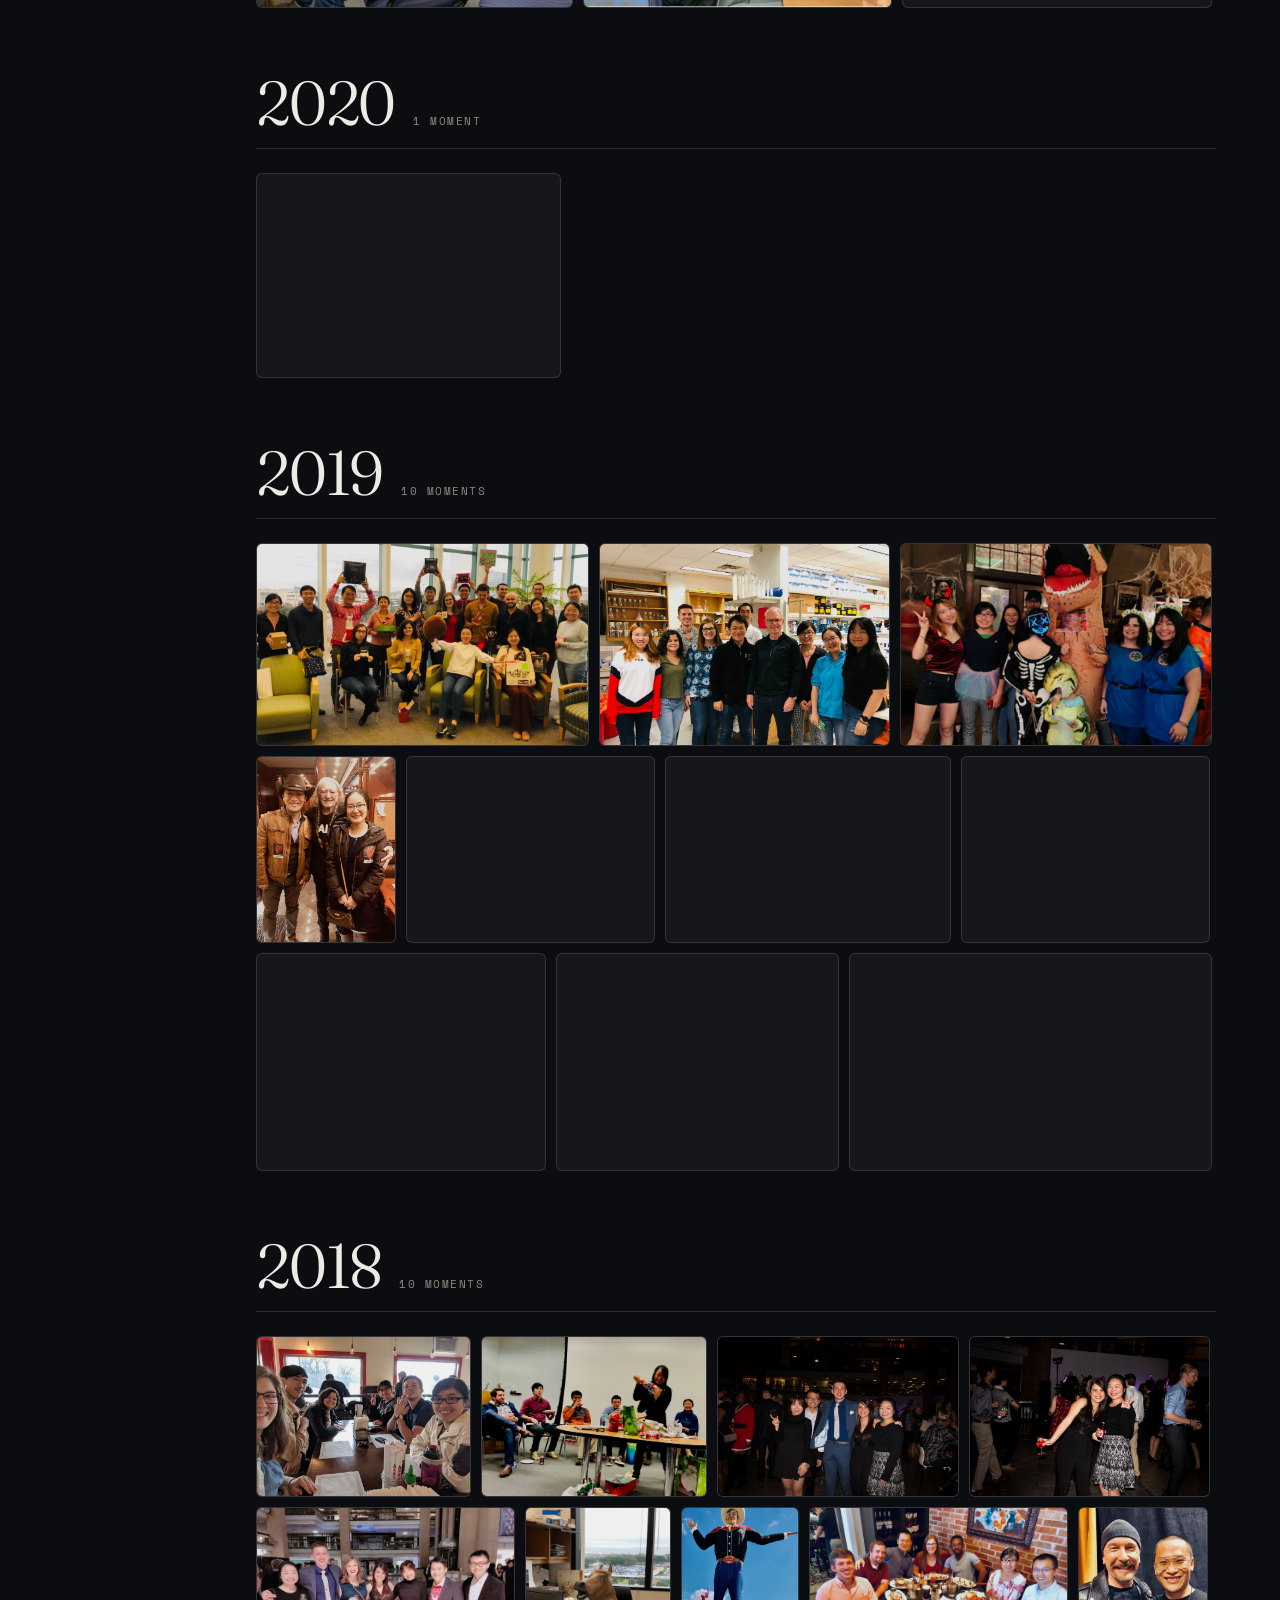
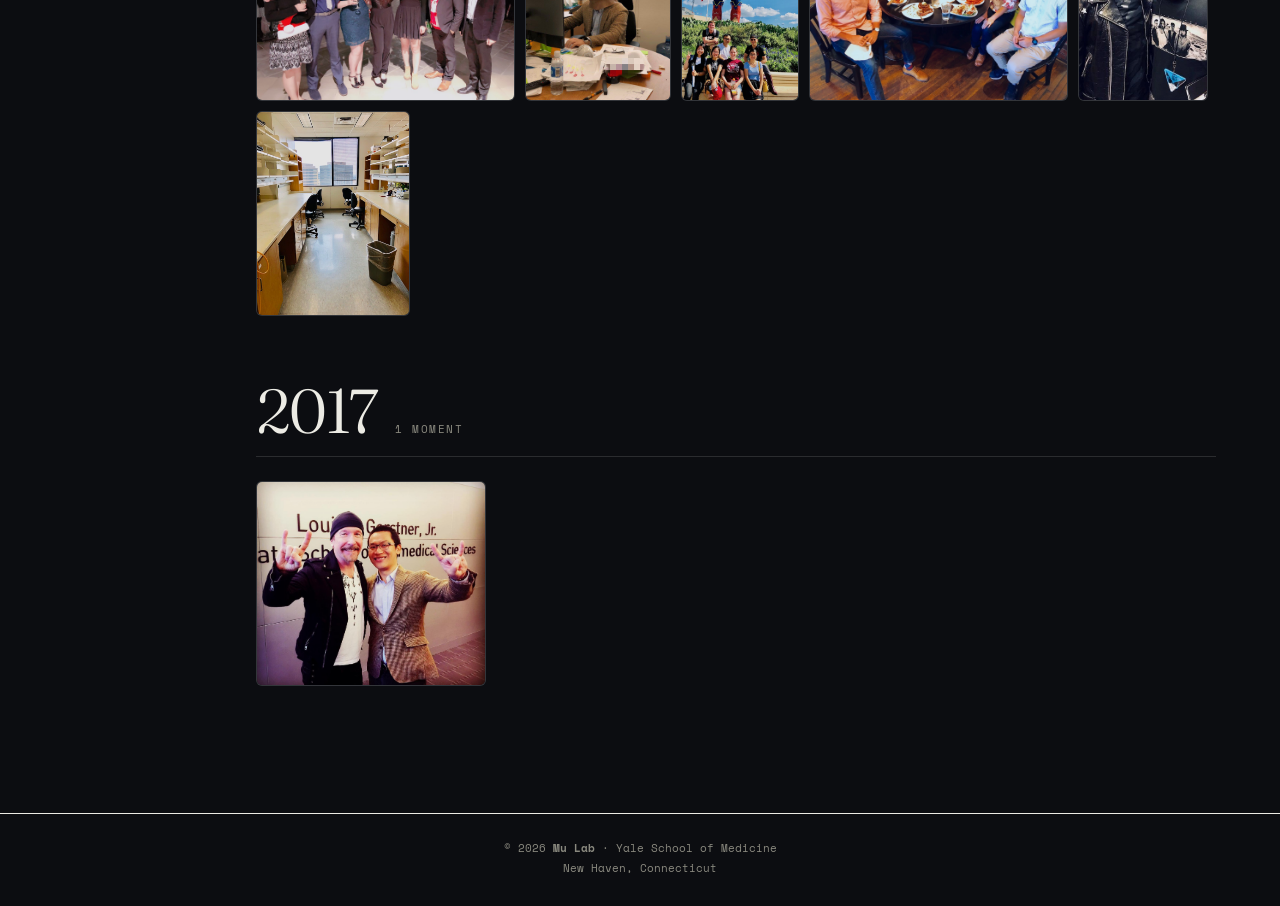
==== commit e8aae968: "Expand lab gallery archive" ====
--- a/gallery.html
+++ b/gallery.html
@@ -14,8 +14,8 @@
 <link href="https://fonts.googleapis.com/css2?family=Fraunces:ital,opsz,wght@0,9..144,300..600;1,9..144,300..500&family=Inter:wght@300;400;500&family=Space+Mono:wght@400;700&display=swap" rel="stylesheet">
 <link rel="stylesheet" href="styles.css">
 <link rel="stylesheet" href="gallery-v4.css">
-<script src="gallery-data.js?v=20260813-titi-last-day-melanie" defer></script>
-<script src="gallery-albums.js?v=20260813-titi-last-day" defer></script>
+<script src="gallery-data.js?v=20260820-birthday-of-mu-lab" defer></script>
+<script src="gallery-albums.js?v=20260820-ping-birthday-pos" defer></script>
 <script src="gallery-v4.js" defer></script>
 <script src="script.js" defer></script>
 </head>
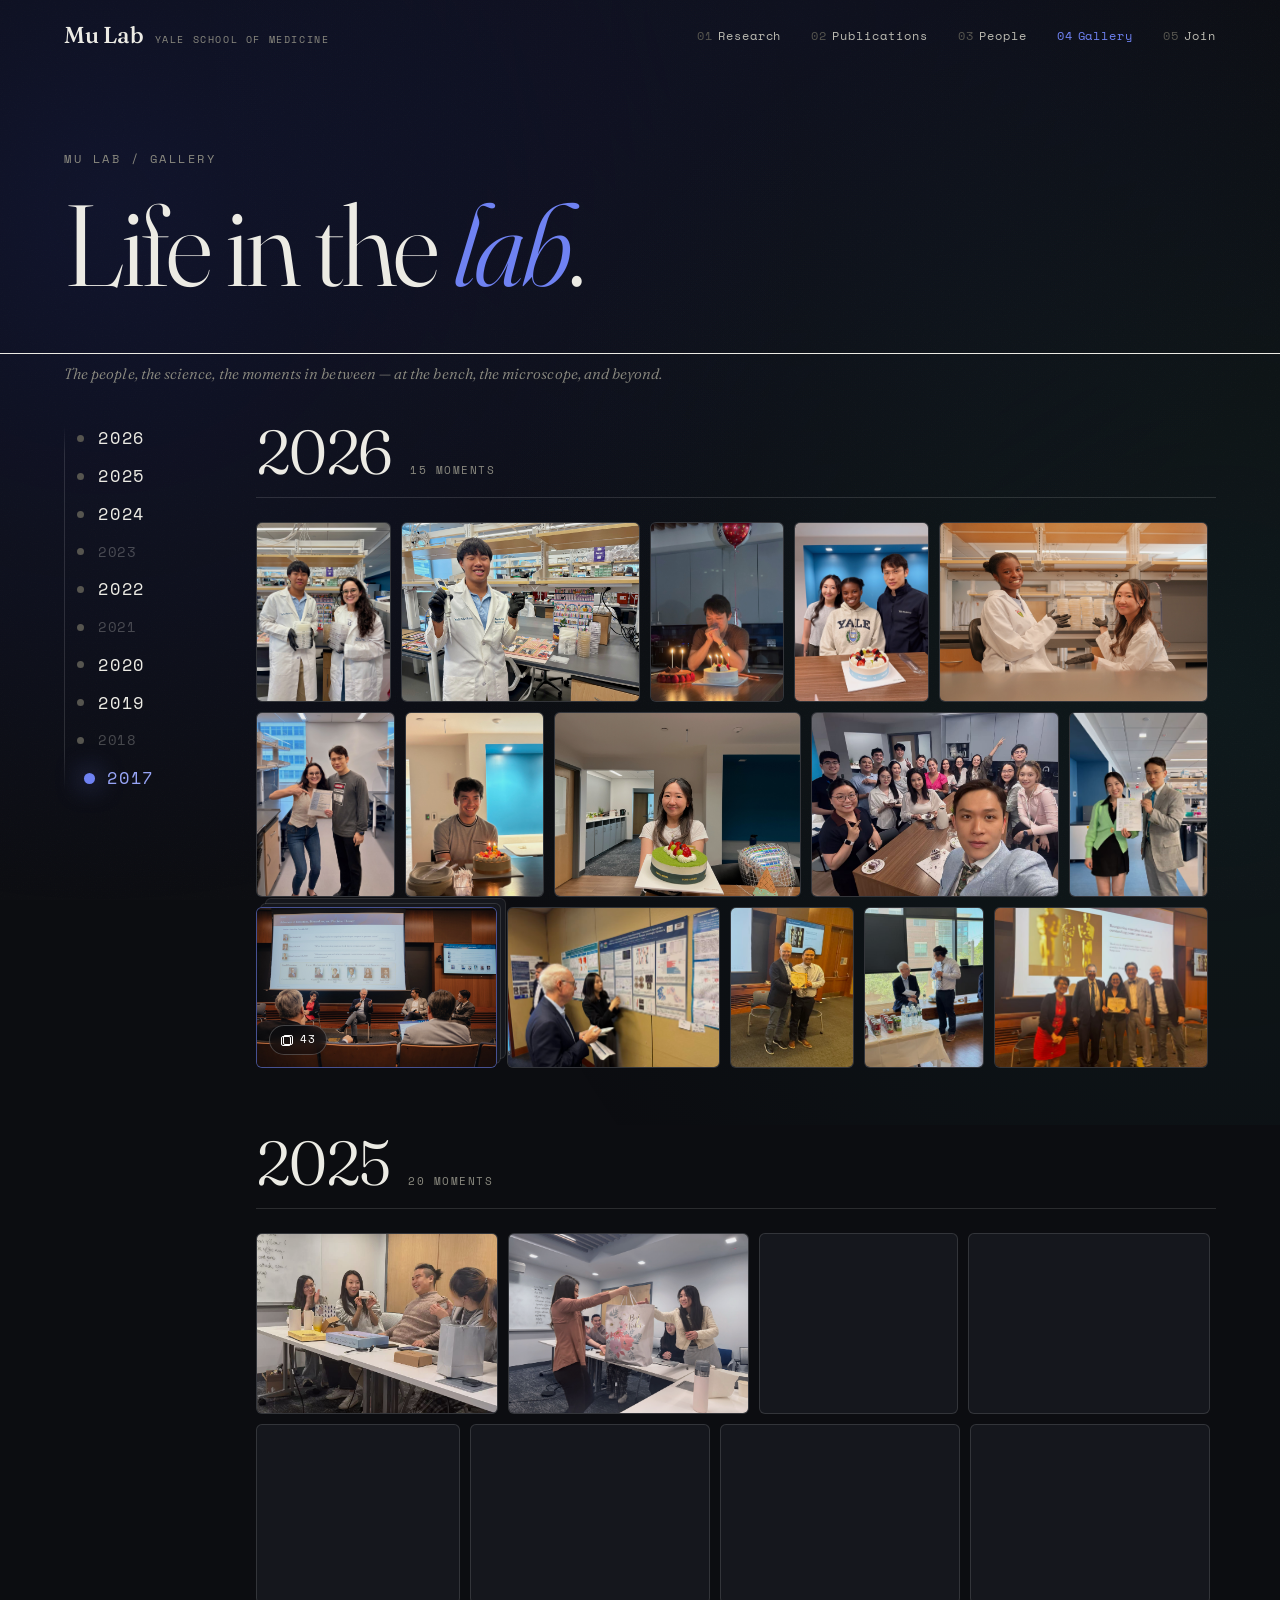
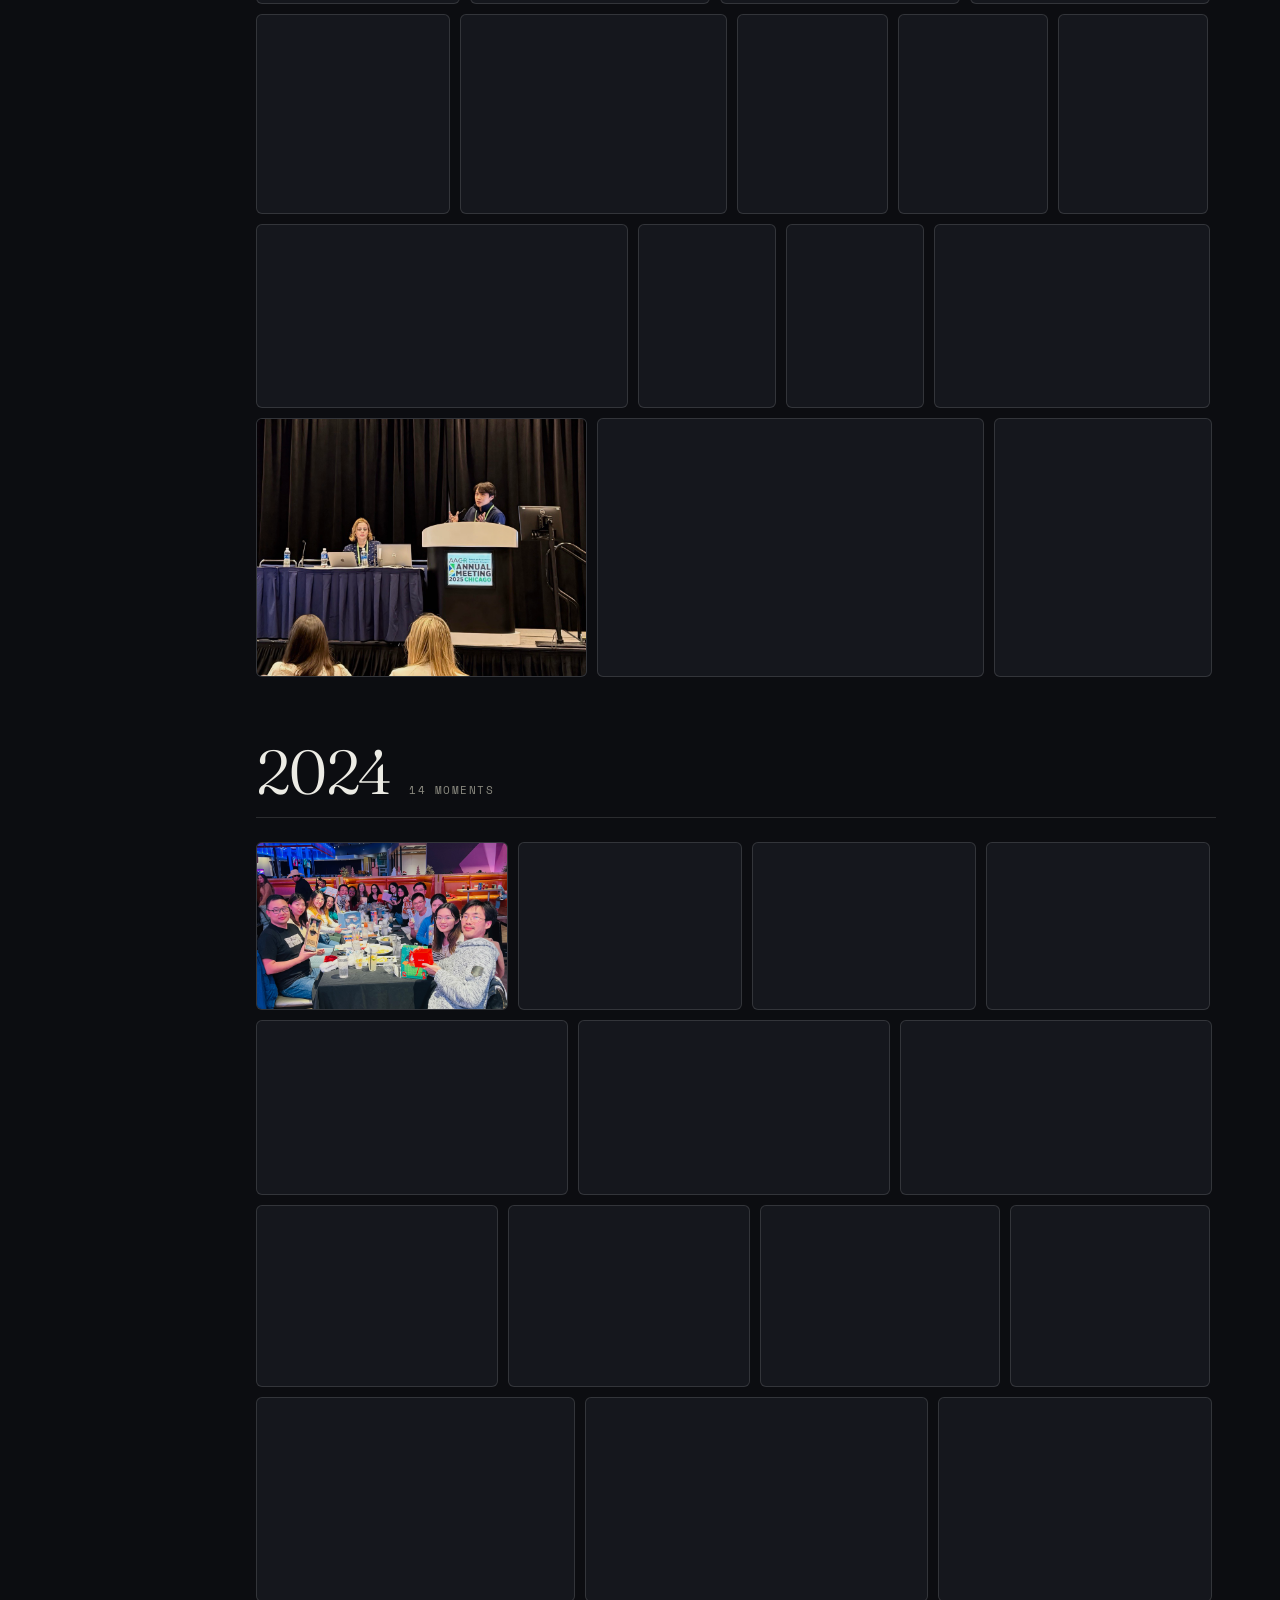
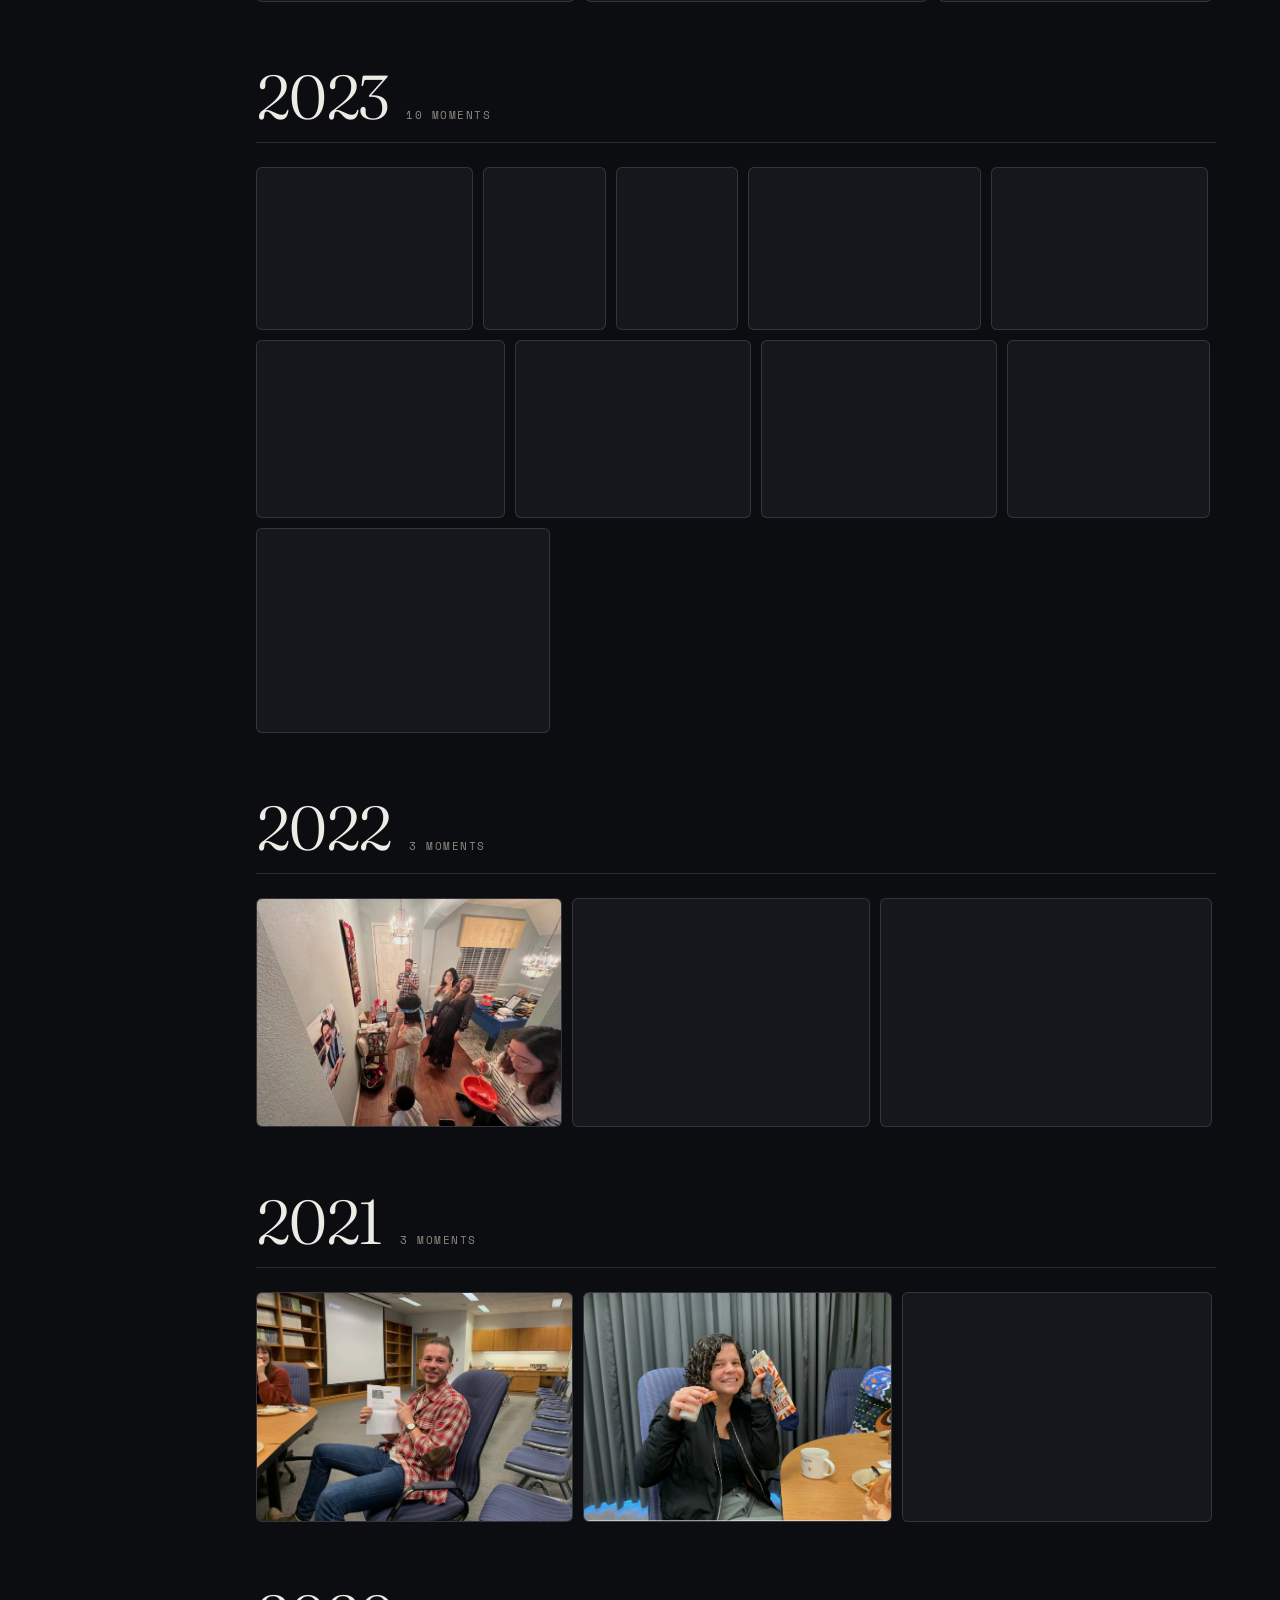
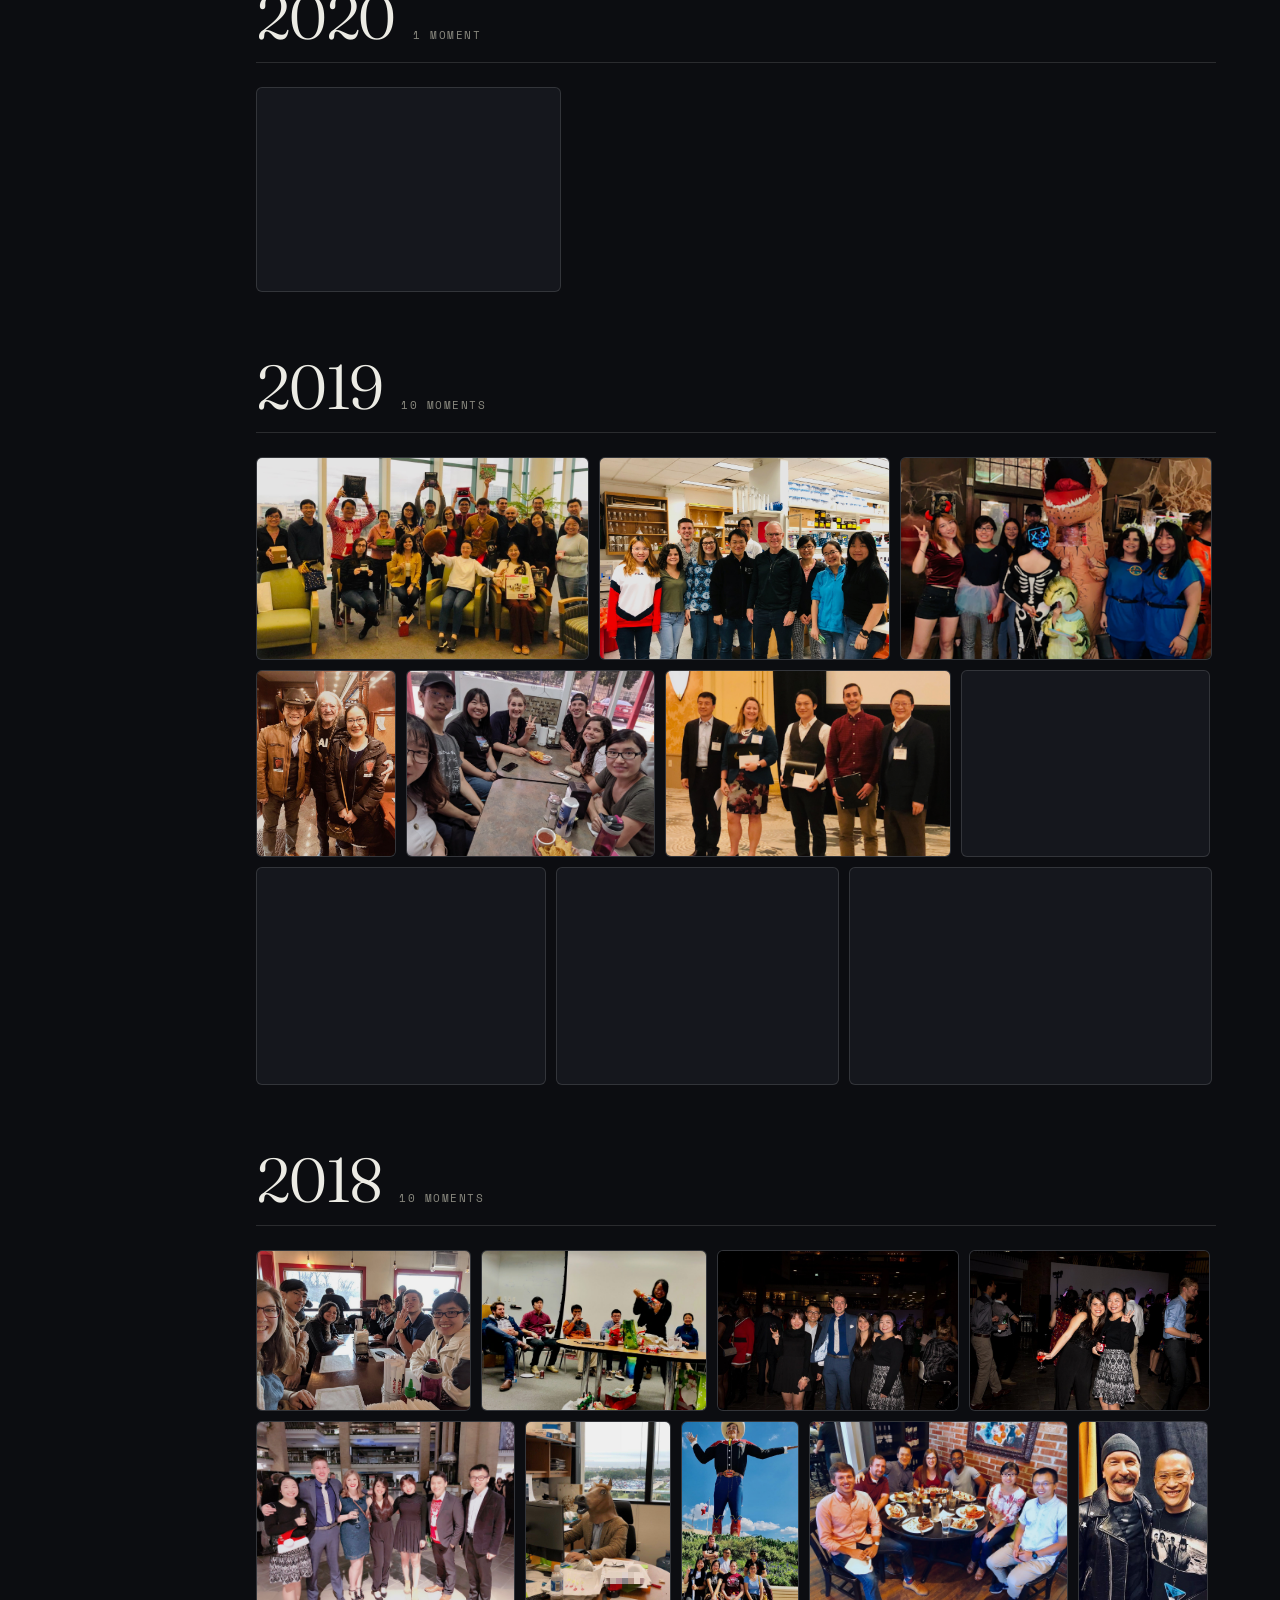
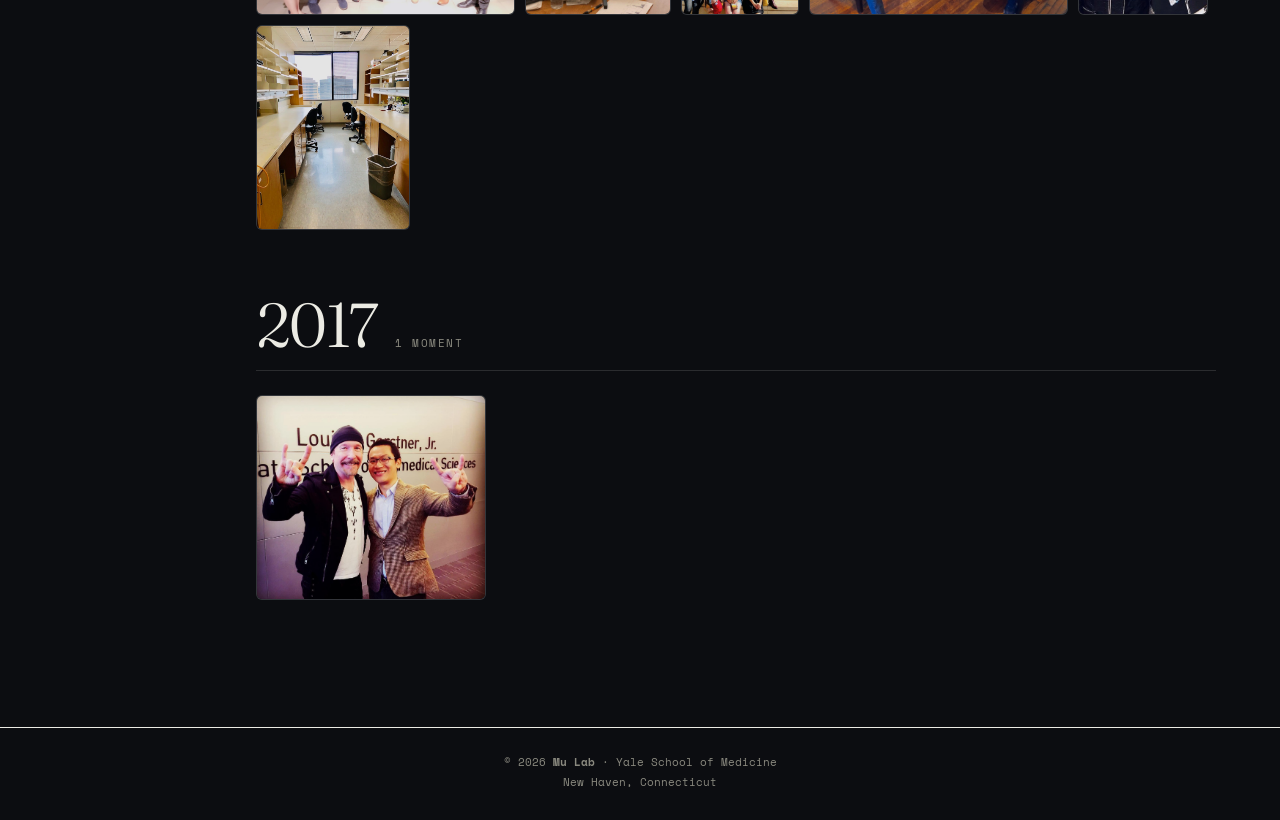
==== commit 0e629cc0: "Update Isaac alumni profile and gallery" ====
--- a/gallery.html
+++ b/gallery.html
@@ -14,8 +14,8 @@
 <link href="https://fonts.googleapis.com/css2?family=Fraunces:ital,opsz,wght@0,9..144,300..600;1,9..144,300..500&family=Inter:wght@300;400;500&family=Space+Mono:wght@400;700&display=swap" rel="stylesheet">
 <link rel="stylesheet" href="styles.css">
 <link rel="stylesheet" href="gallery-v4.css">
-<script src="gallery-data.js?v=20260820-birthday-of-mu-lab" defer></script>
-<script src="gallery-albums.js?v=20260820-ping-birthday-pos" defer></script>
+<script src="gallery-data.js?v=20260831-isaac-gallery" defer></script>
+<script src="gallery-albums.js?v=20260831-isaac-gallery-pos" defer></script>
 <script src="gallery-v4.js" defer></script>
 <script src="script.js" defer></script>
 </head>
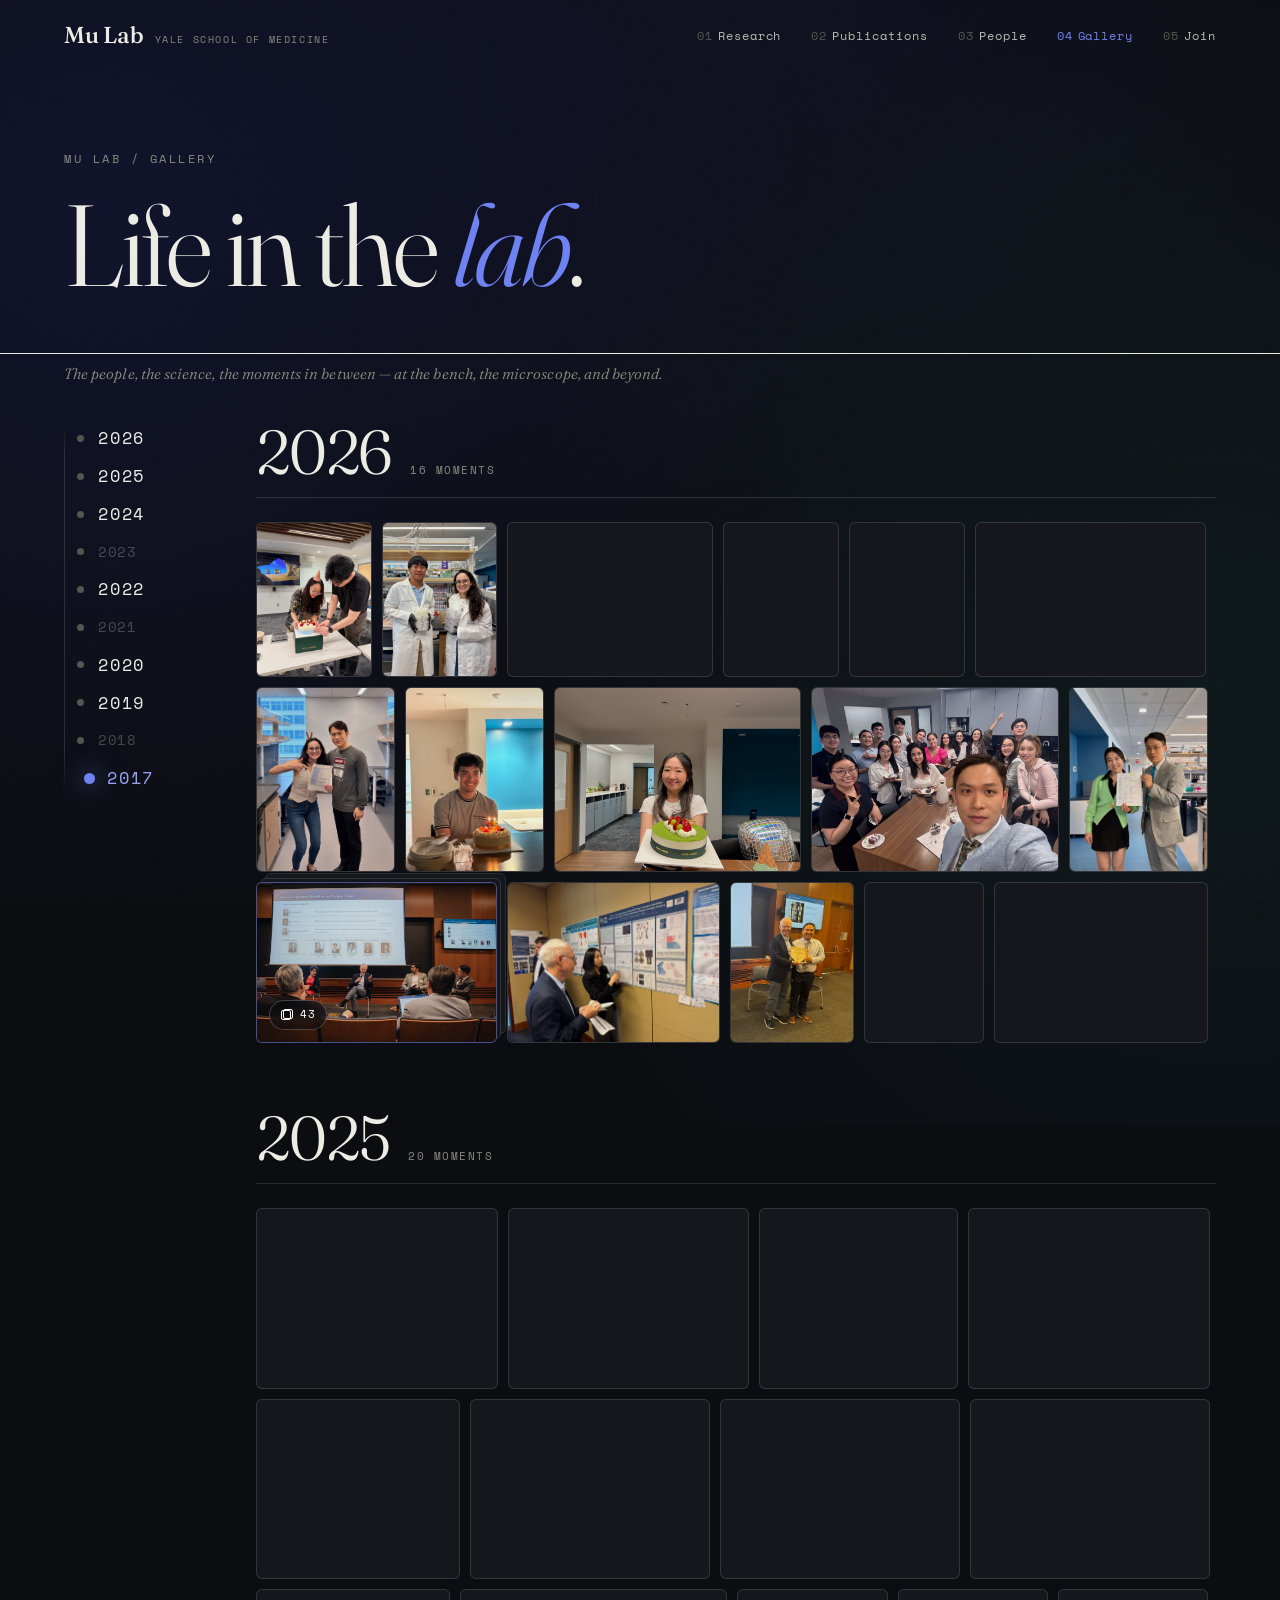
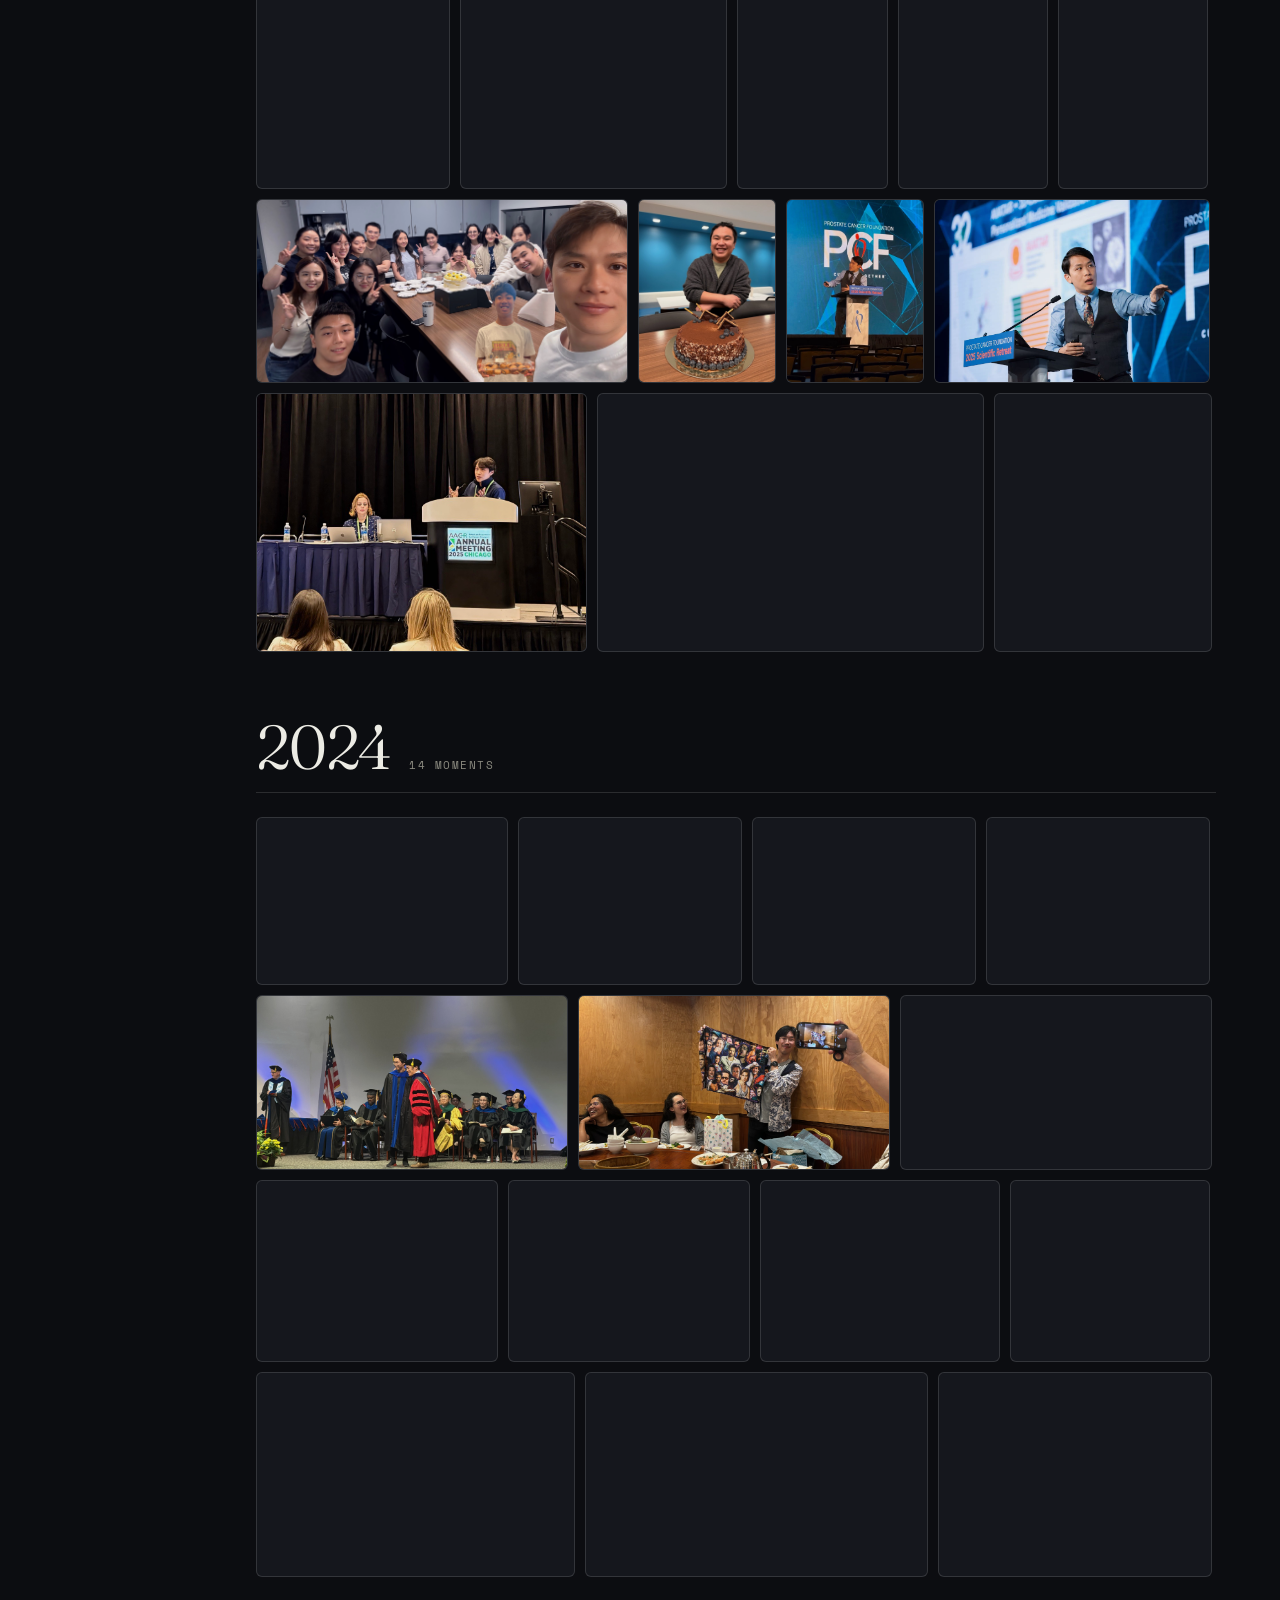
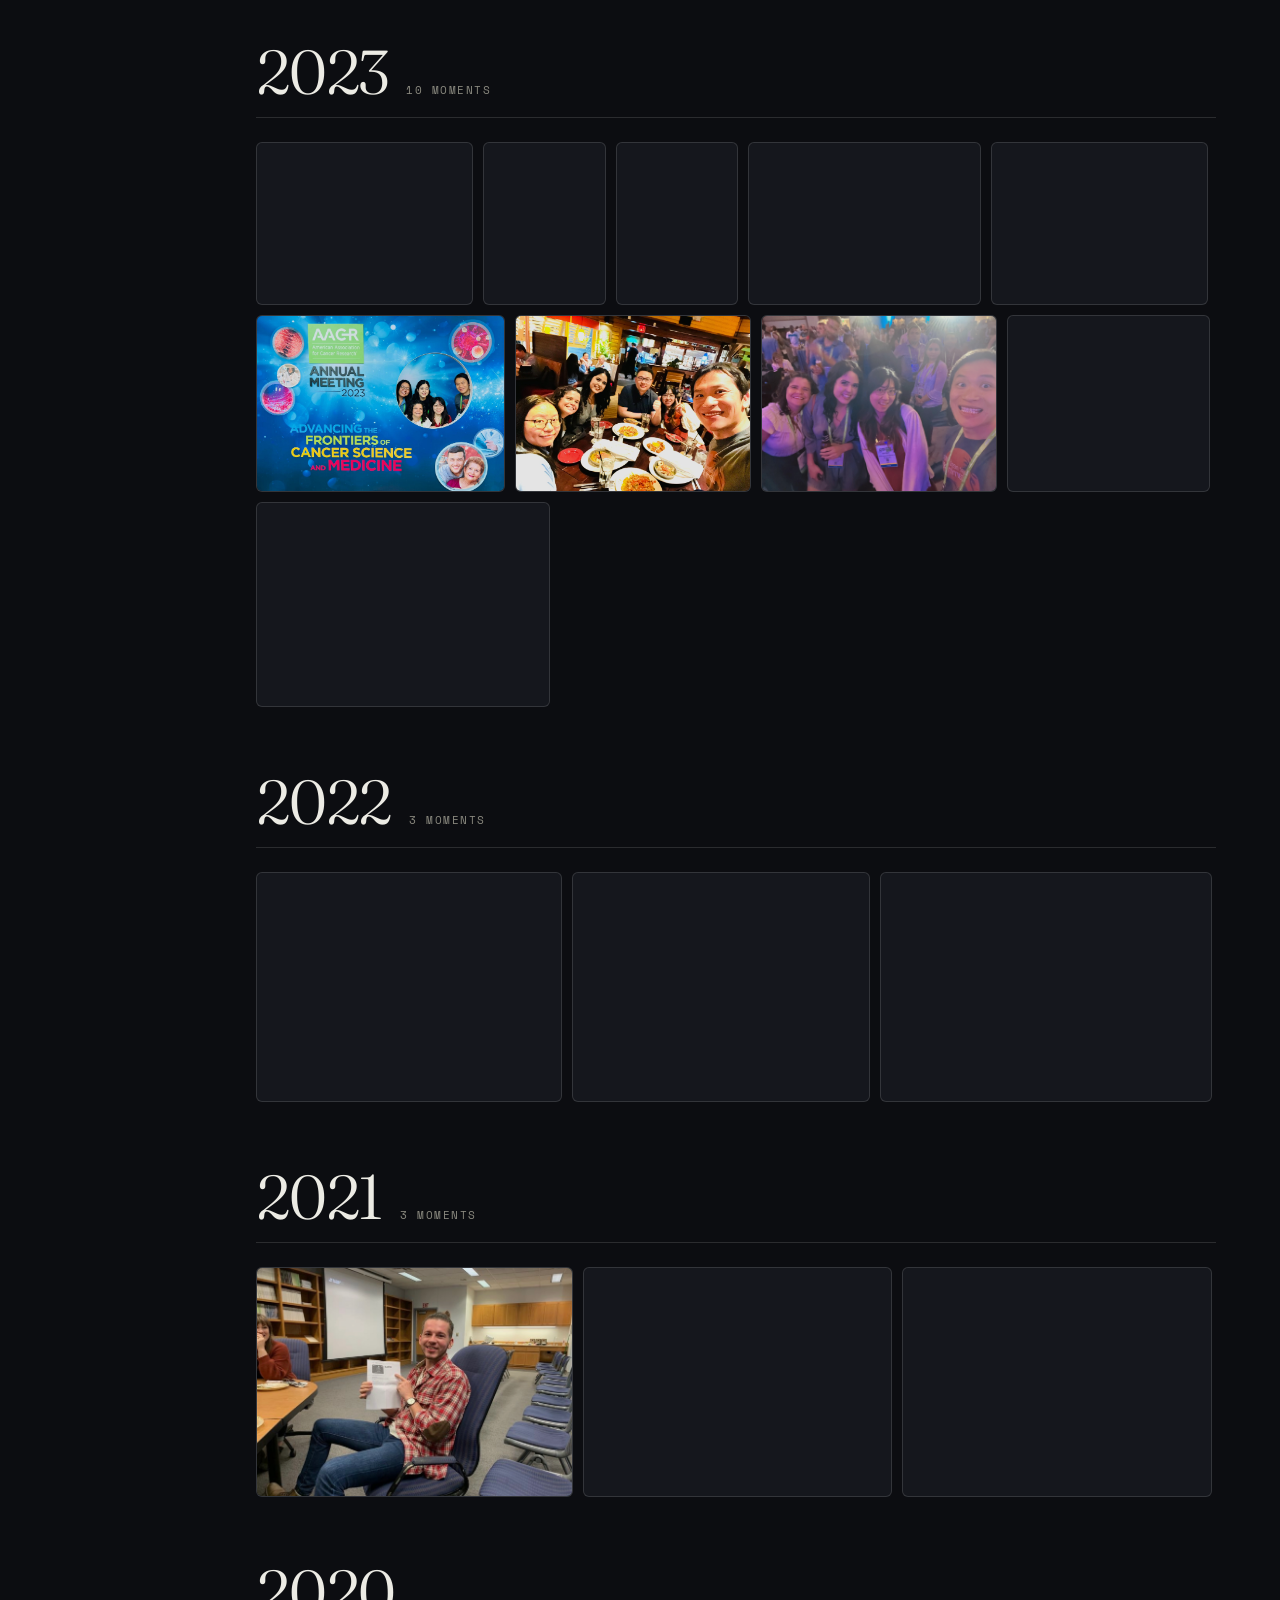
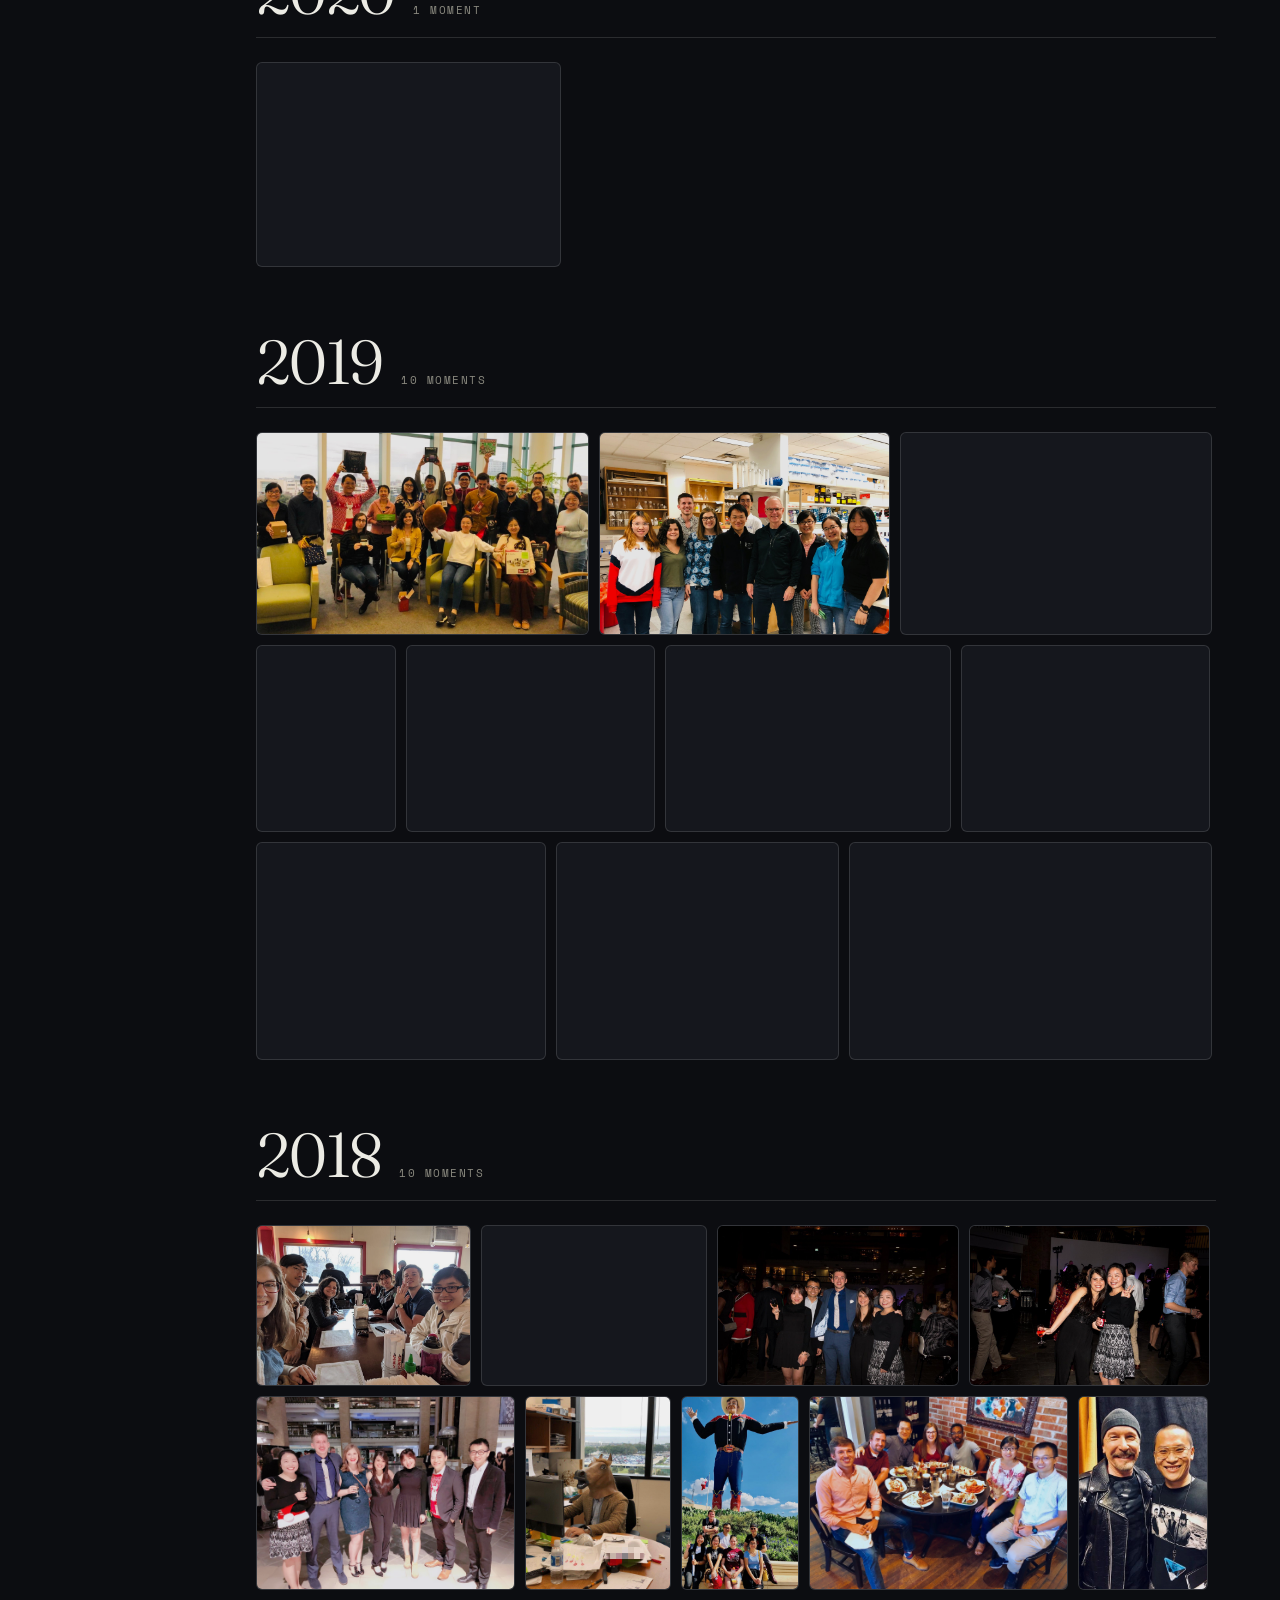
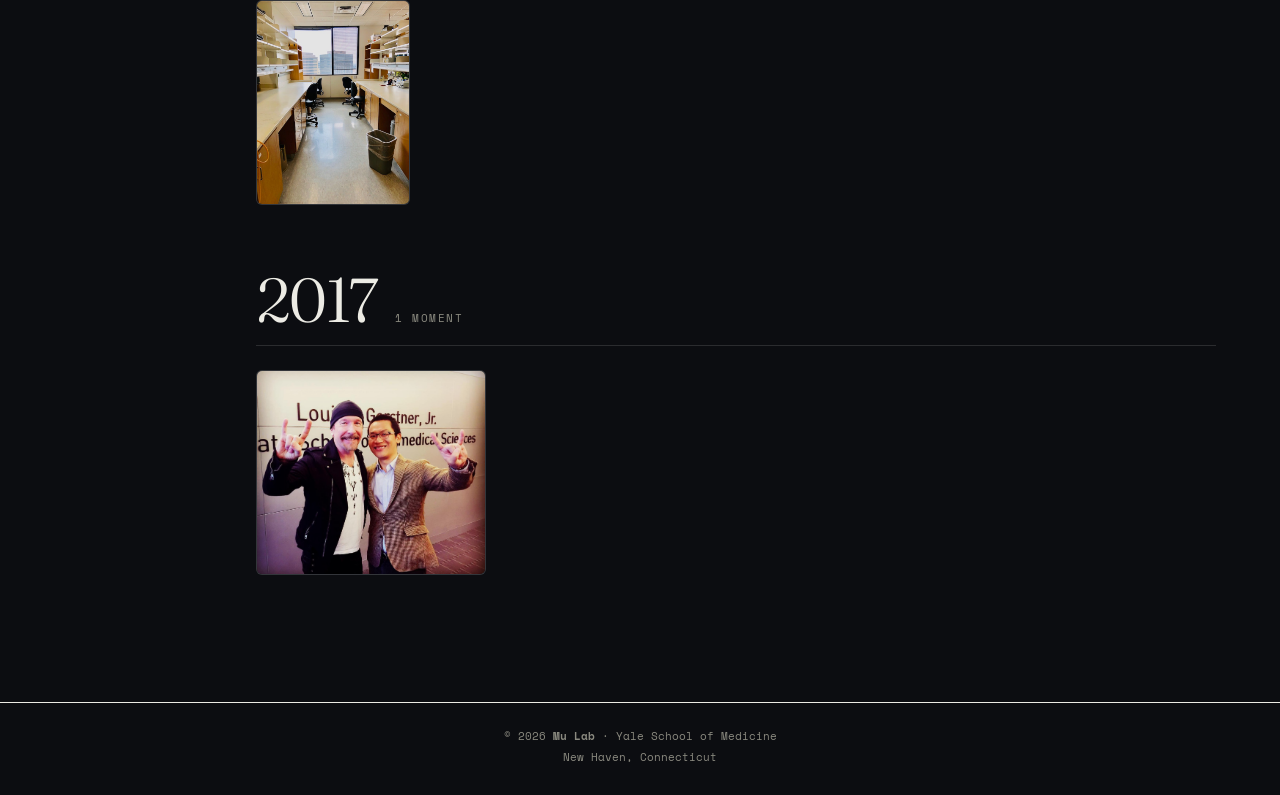
==== commit ddc60650: "Add Zixu's birthday celebration to gallery" ====
--- a/gallery.html
+++ b/gallery.html
@@ -14,8 +14,8 @@
 <link href="https://fonts.googleapis.com/css2?family=Fraunces:ital,opsz,wght@0,9..144,300..600;1,9..144,300..500&family=Inter:wght@300;400;500&family=Space+Mono:wght@400;700&display=swap" rel="stylesheet">
 <link rel="stylesheet" href="styles.css">
 <link rel="stylesheet" href="gallery-v4.css">
-<script src="gallery-data.js?v=20260831-isaac-gallery" defer></script>
-<script src="gallery-albums.js?v=20260831-isaac-gallery-pos" defer></script>
+<script src="gallery-data.js?v=20260916-zixu-birthday" defer></script>
+<script src="gallery-albums.js?v=20260916-zixu-birthday-pos" defer></script>
 <script src="gallery-v4.js" defer></script>
 <script src="script.js" defer></script>
 </head>
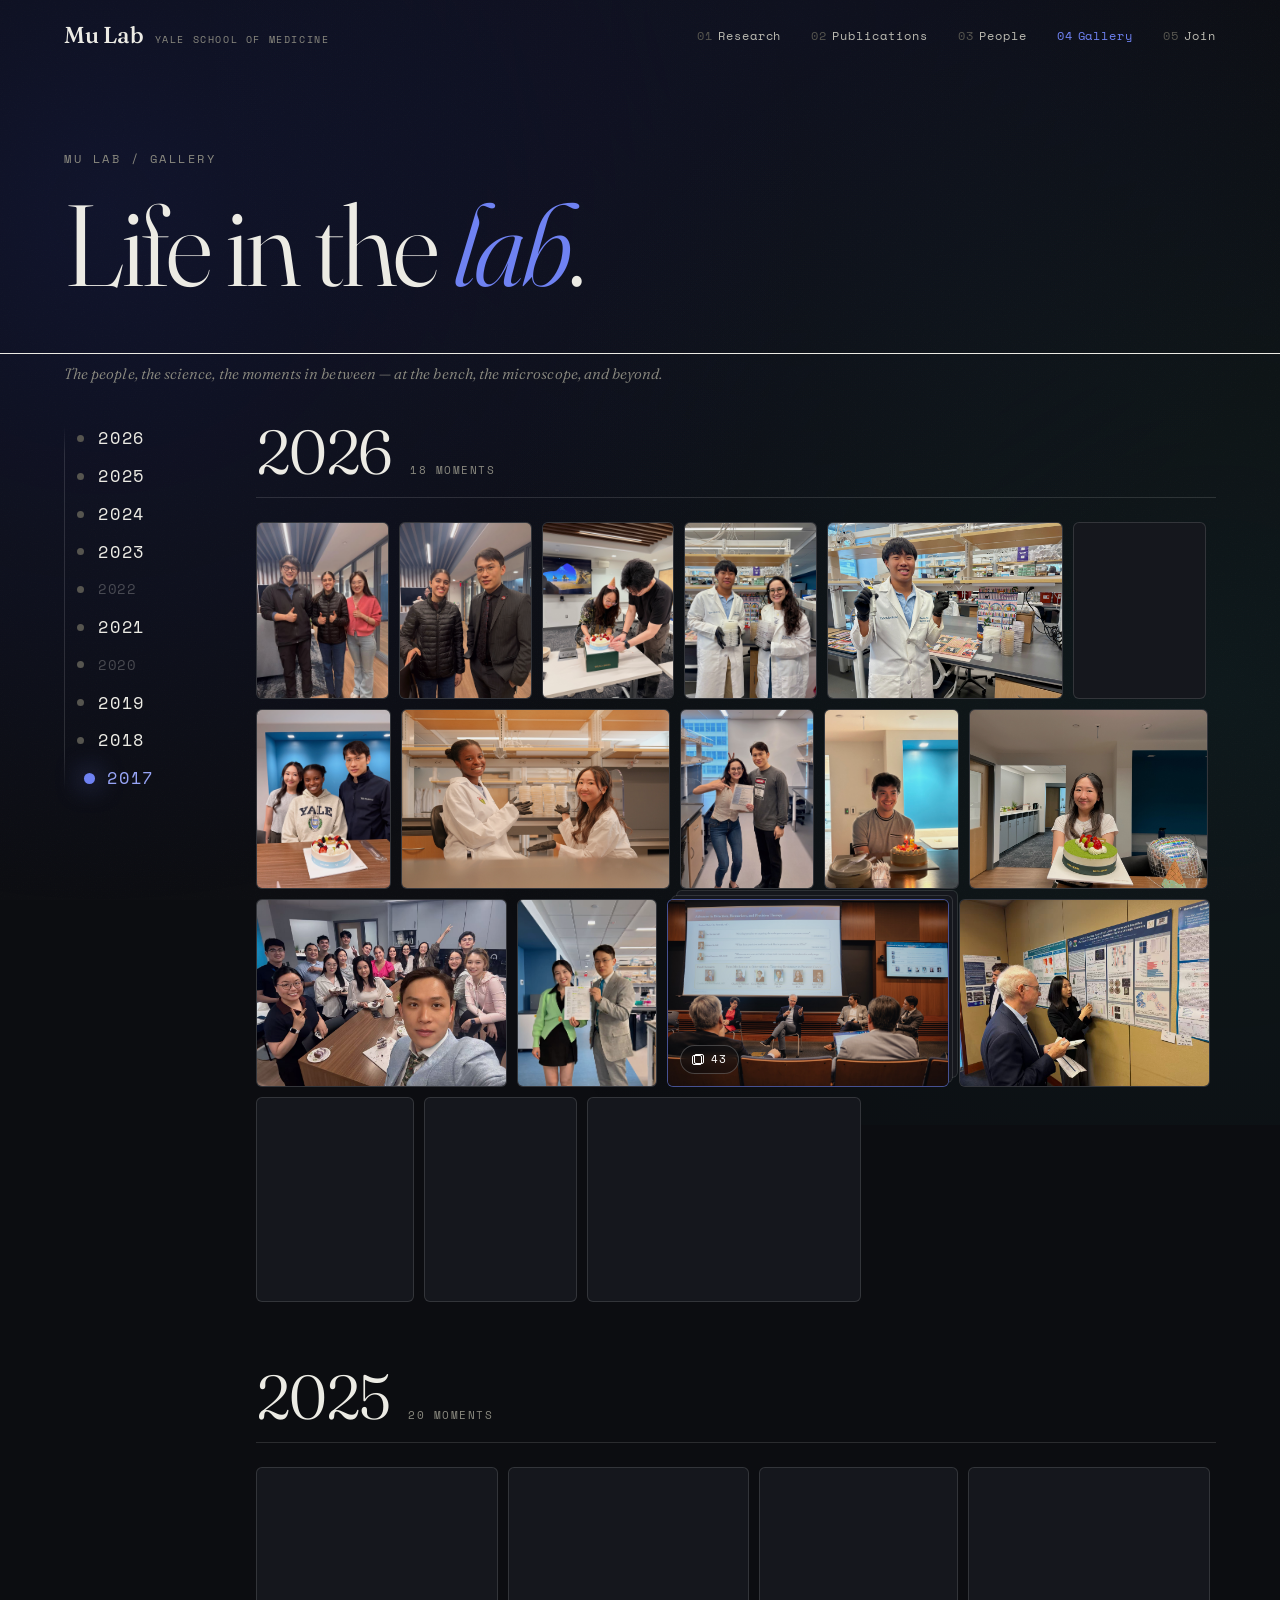
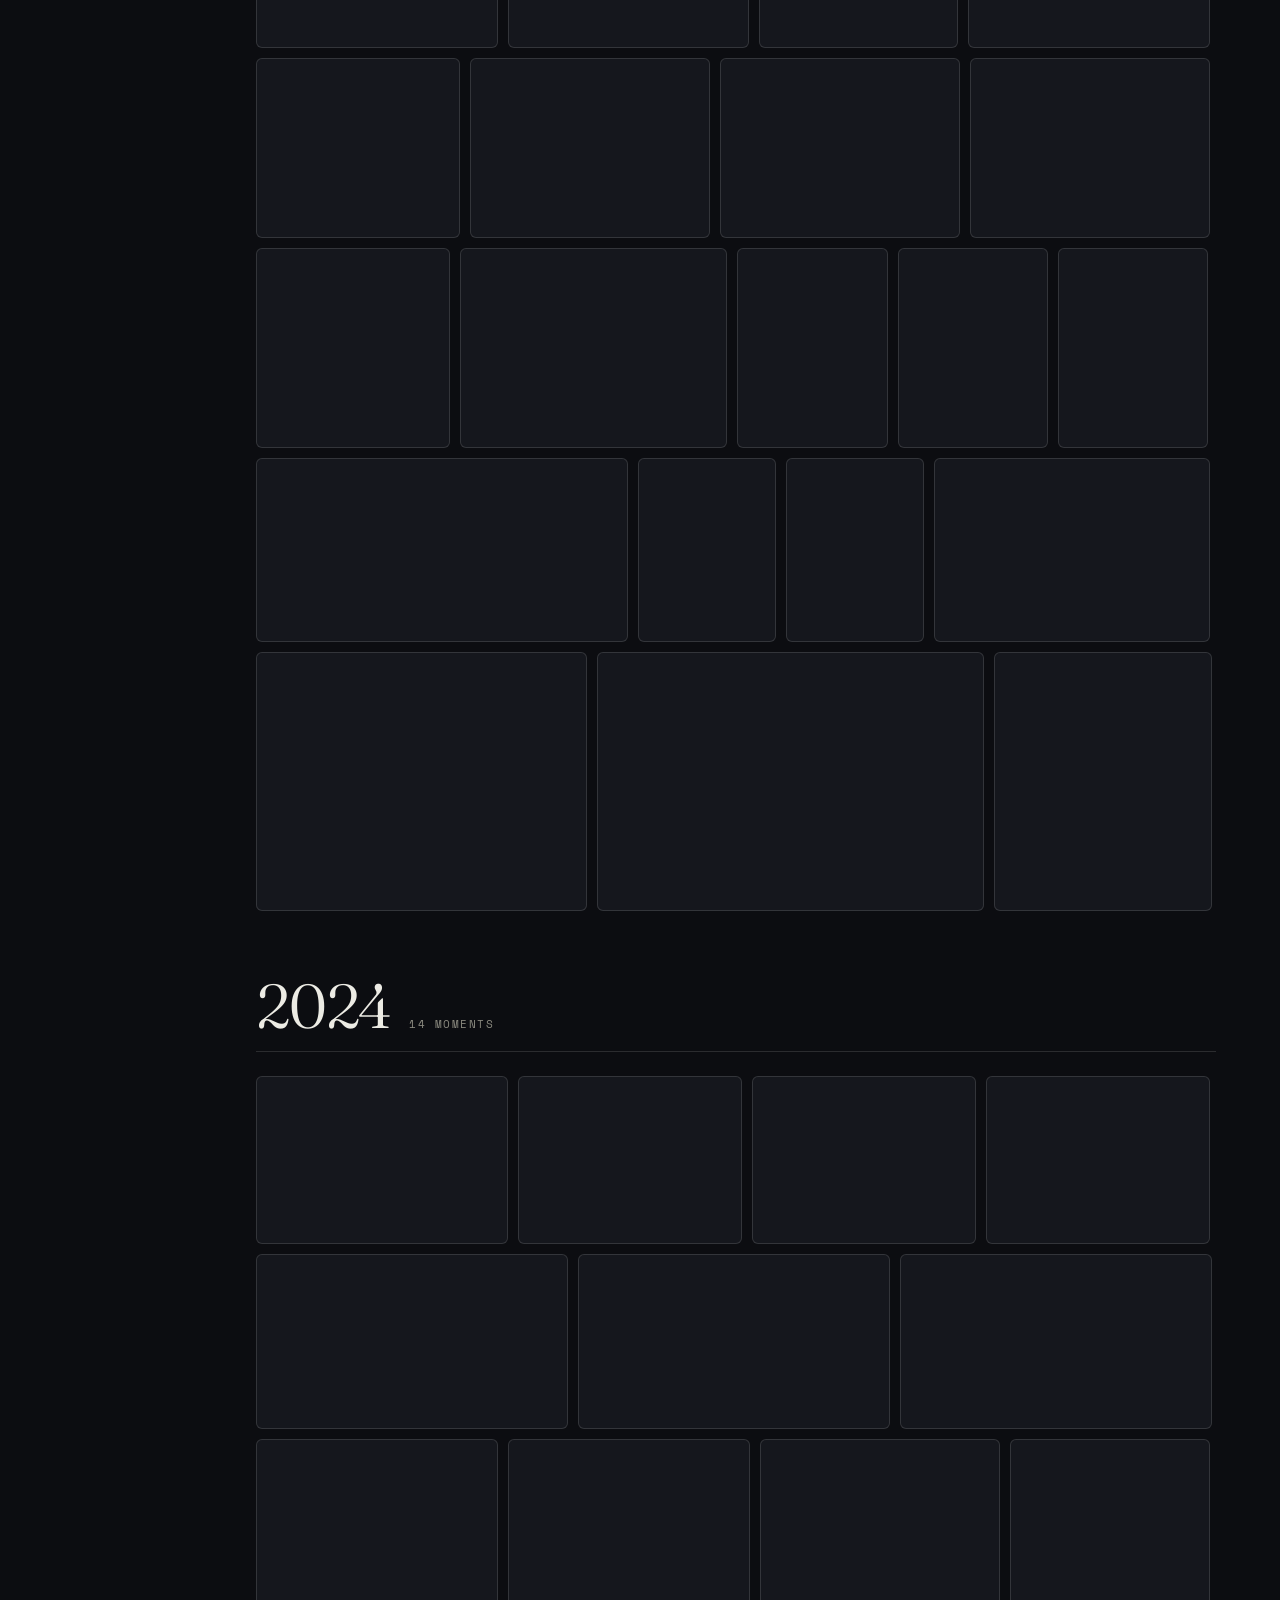
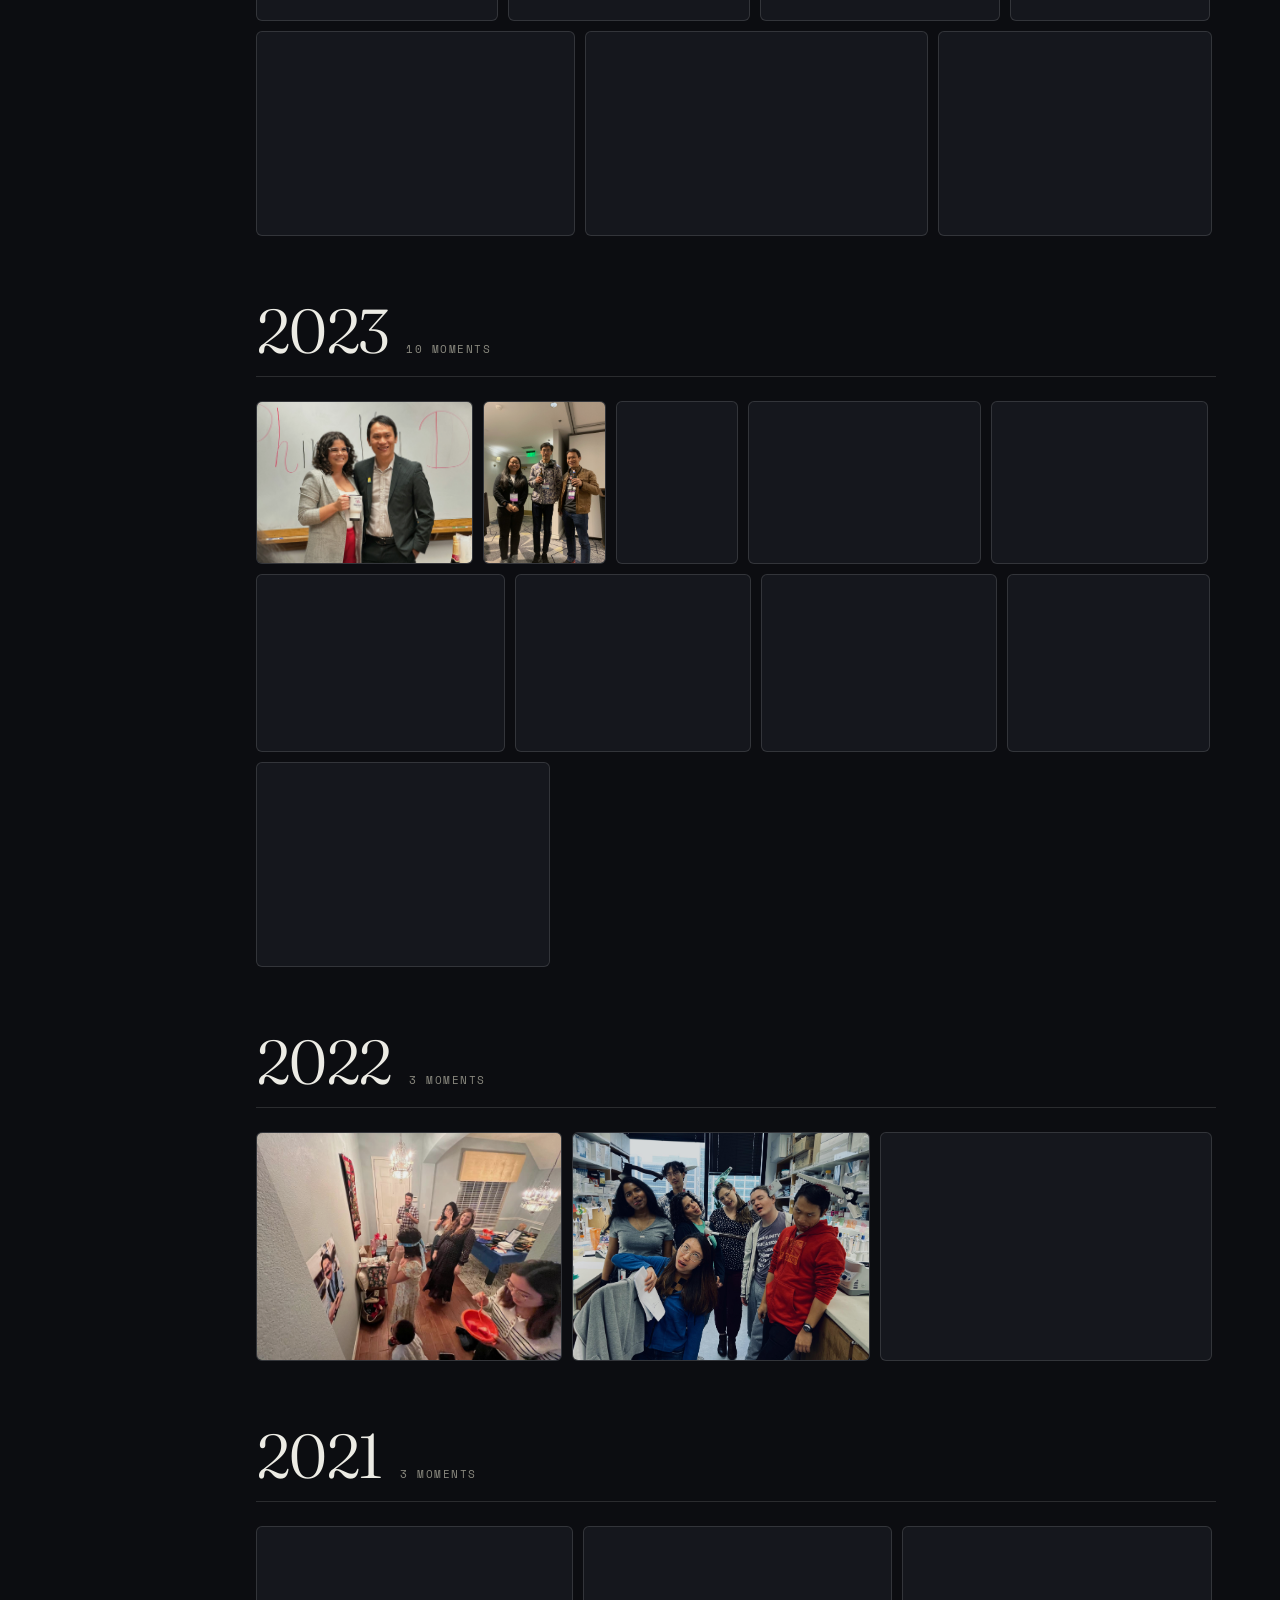
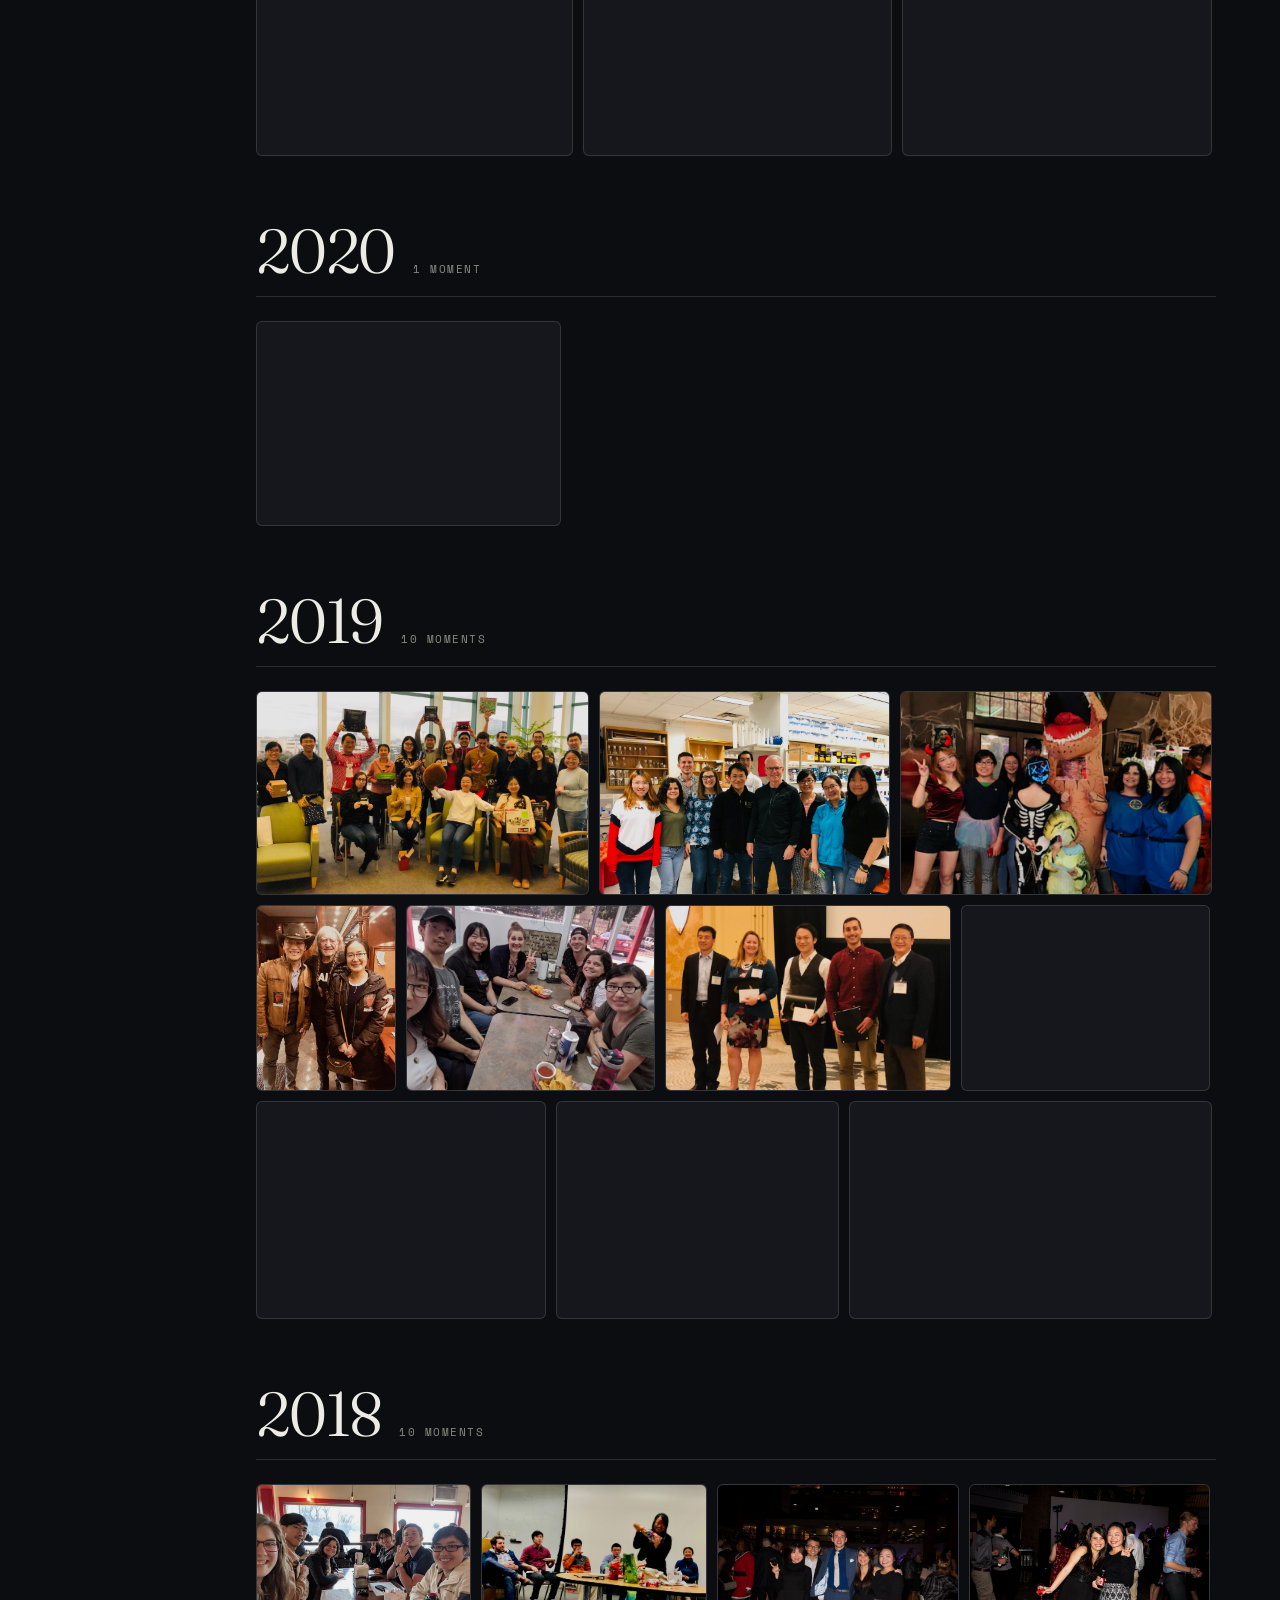
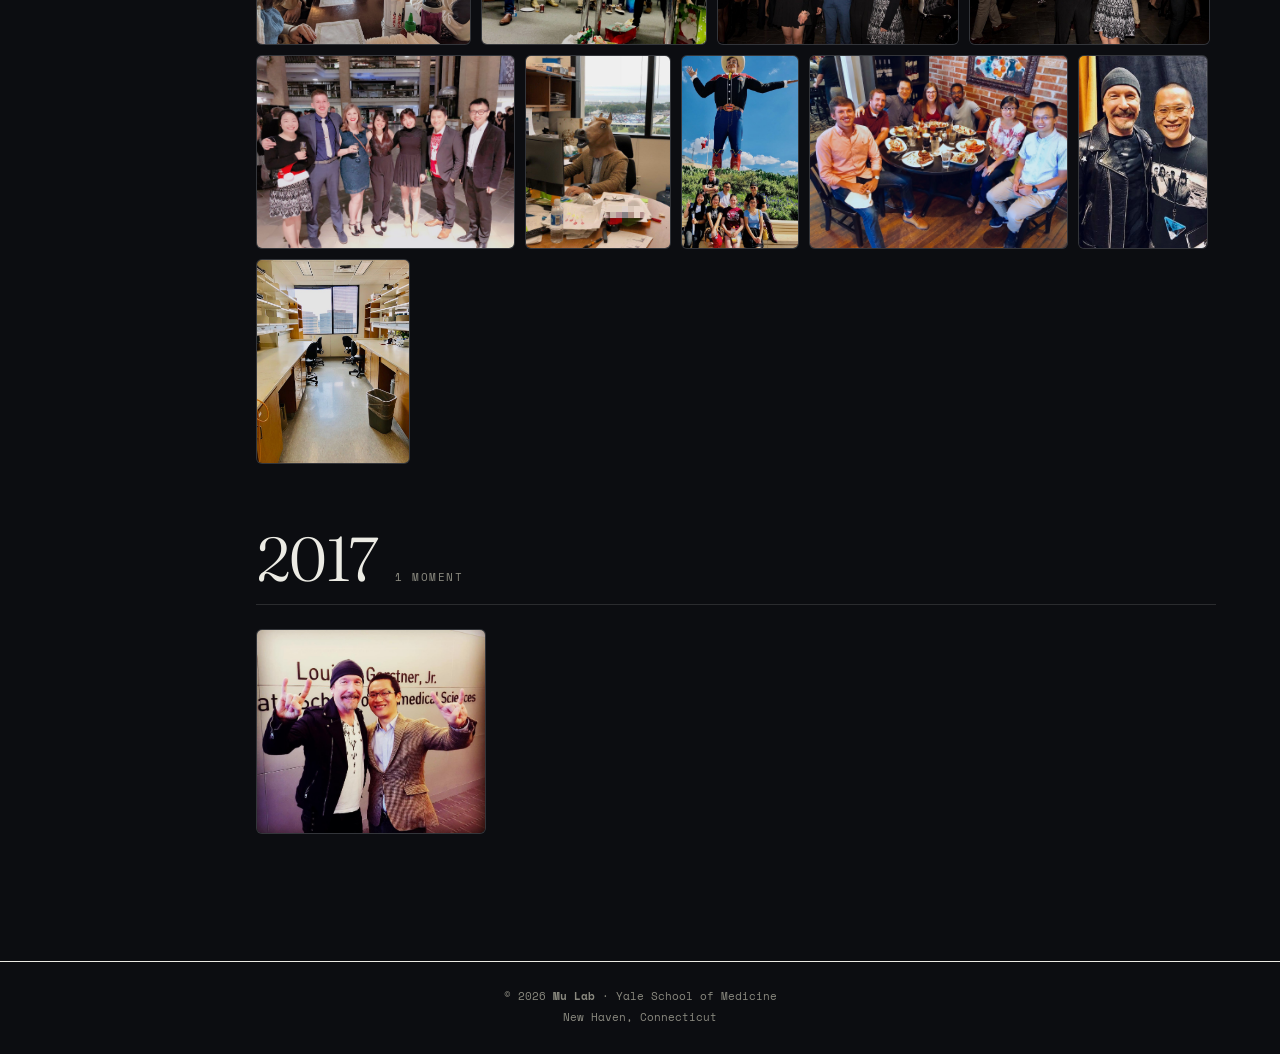
==== commit 0b17dba8: "Move Anusha to alumni and add rotation farewell photos" ====
--- a/gallery.html
+++ b/gallery.html
@@ -14,8 +14,8 @@
 <link href="https://fonts.googleapis.com/css2?family=Fraunces:ital,opsz,wght@0,9..144,300..600;1,9..144,300..500&family=Inter:wght@300;400;500&family=Space+Mono:wght@400;700&display=swap" rel="stylesheet">
 <link rel="stylesheet" href="styles.css">
 <link rel="stylesheet" href="gallery-v4.css">
-<script src="gallery-data.js?v=20260916-zixu-birthday" defer></script>
-<script src="gallery-albums.js?v=20260916-zixu-birthday-pos" defer></script>
+<script src="gallery-data.js?v=20261107-anusha-rotation" defer></script>
+<script src="gallery-albums.js?v=20261107-anusha-rotation-pos" defer></script>
 <script src="gallery-v4.js" defer></script>
 <script src="script.js" defer></script>
 </head>
